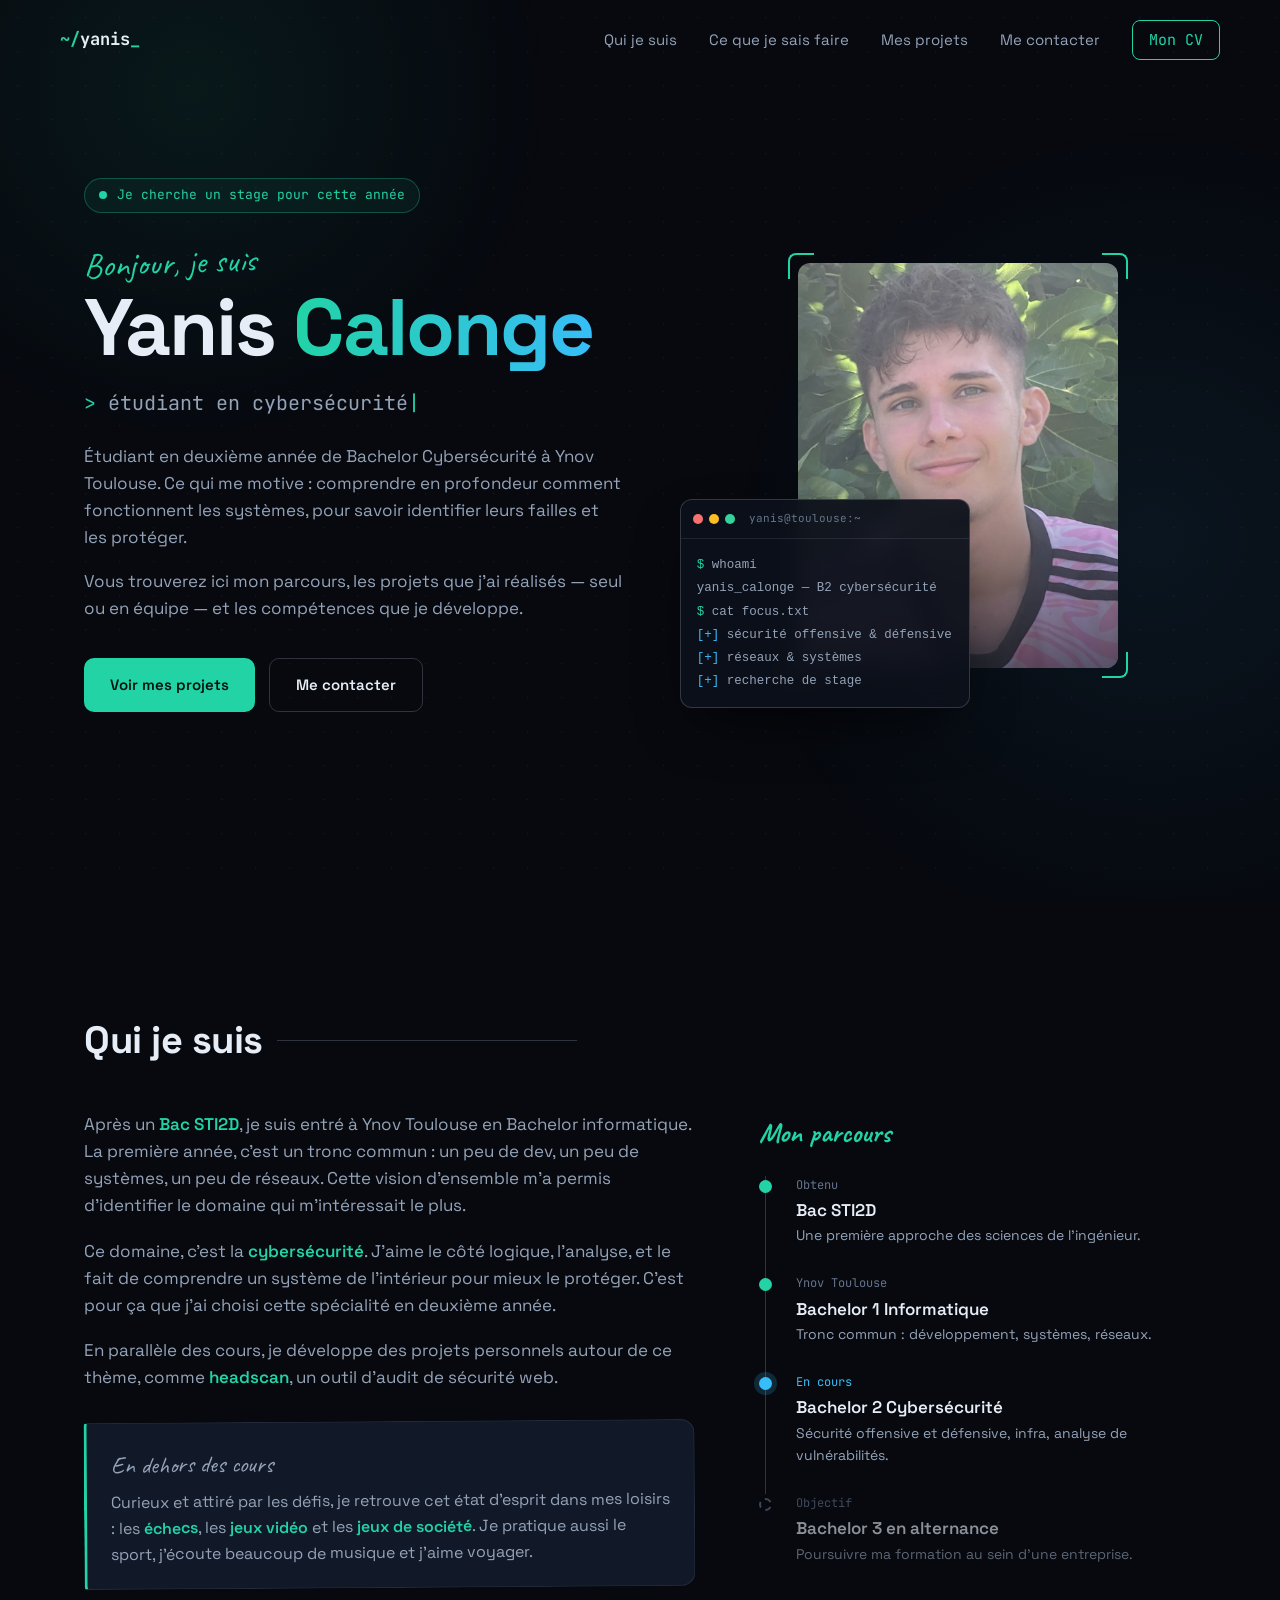
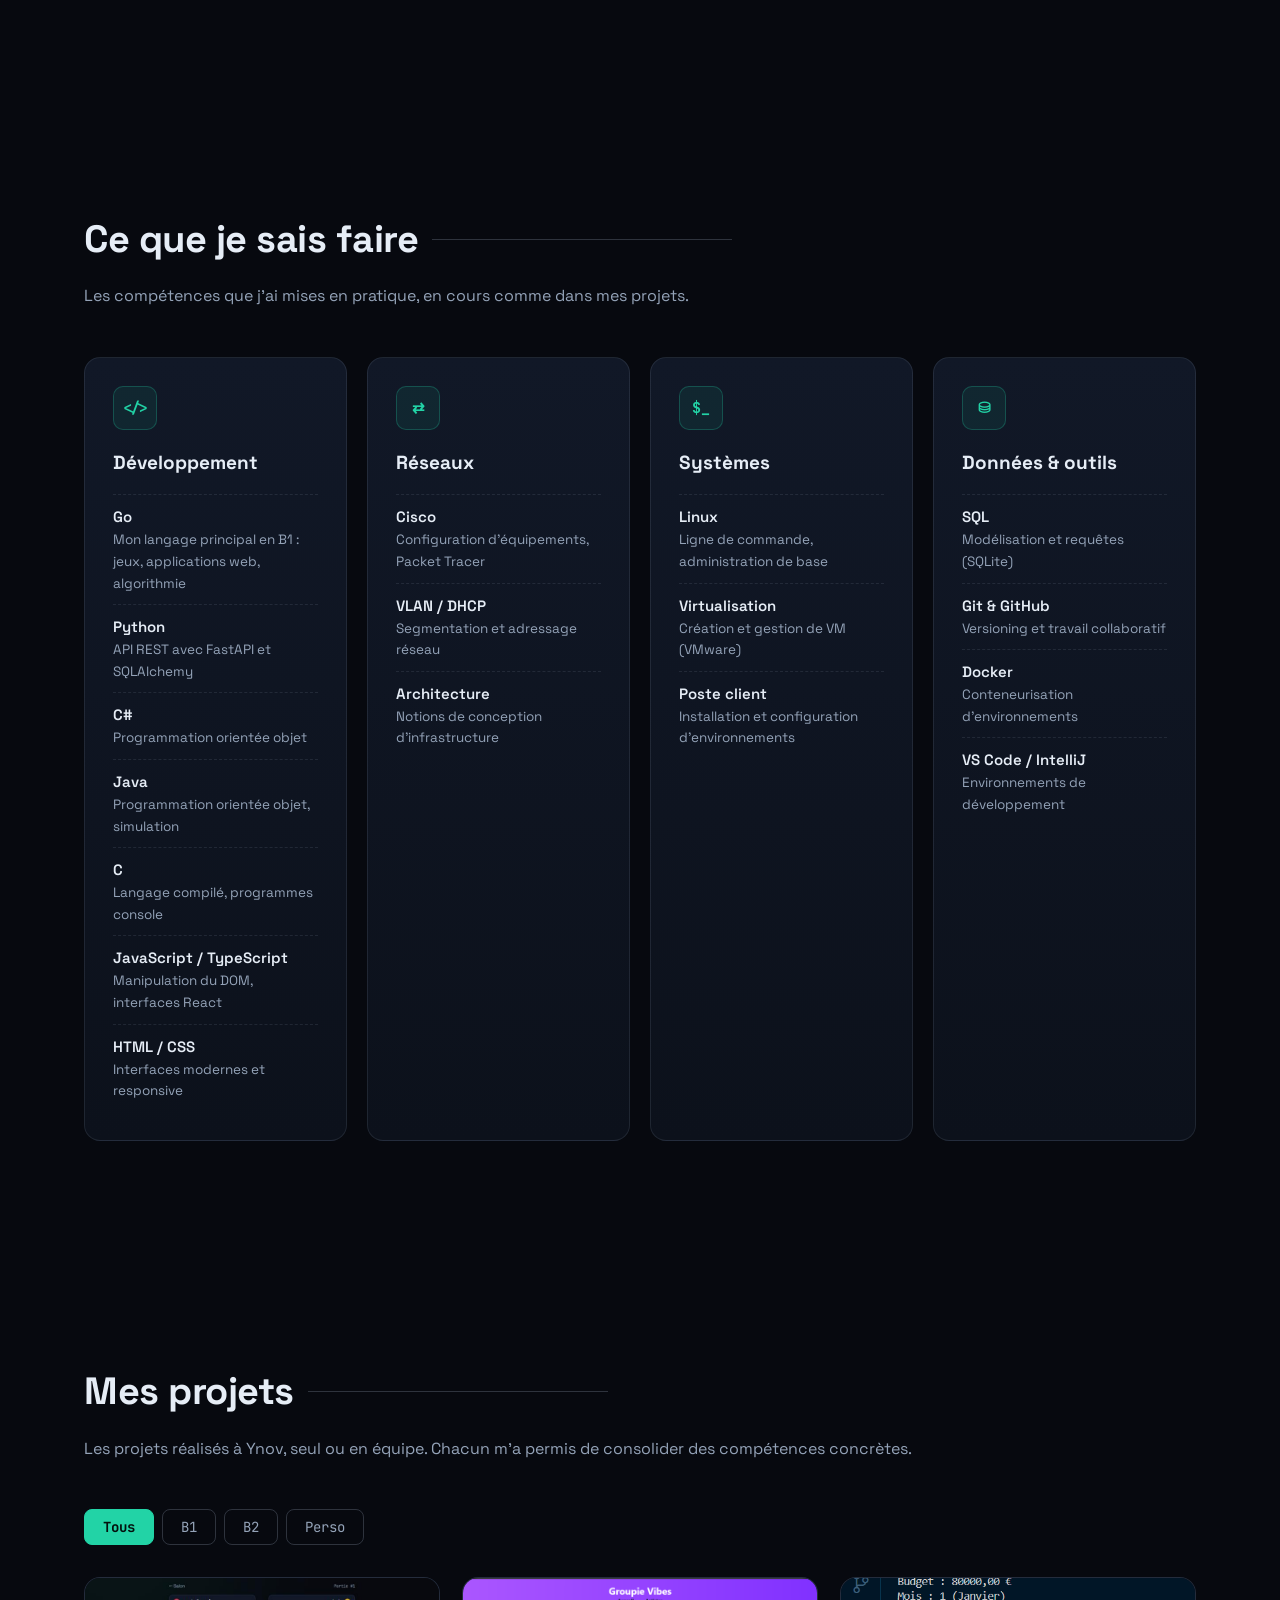
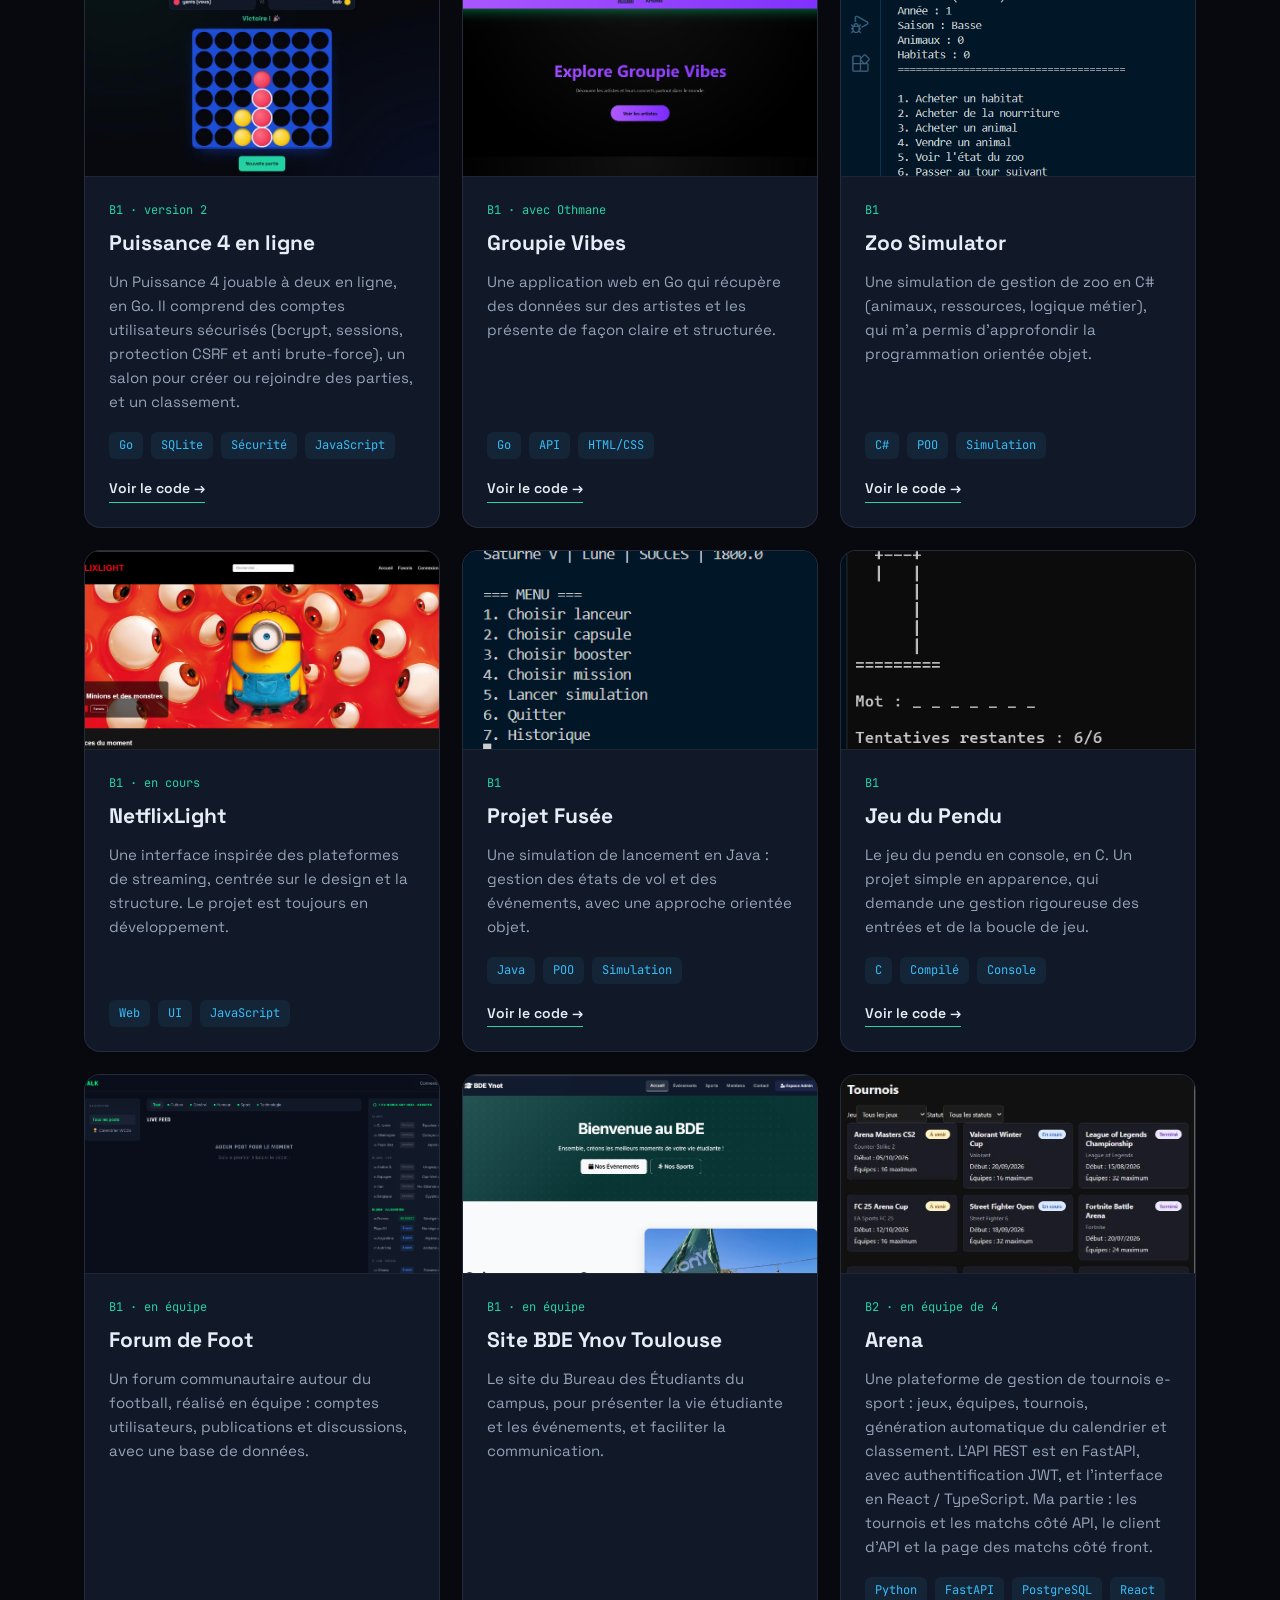
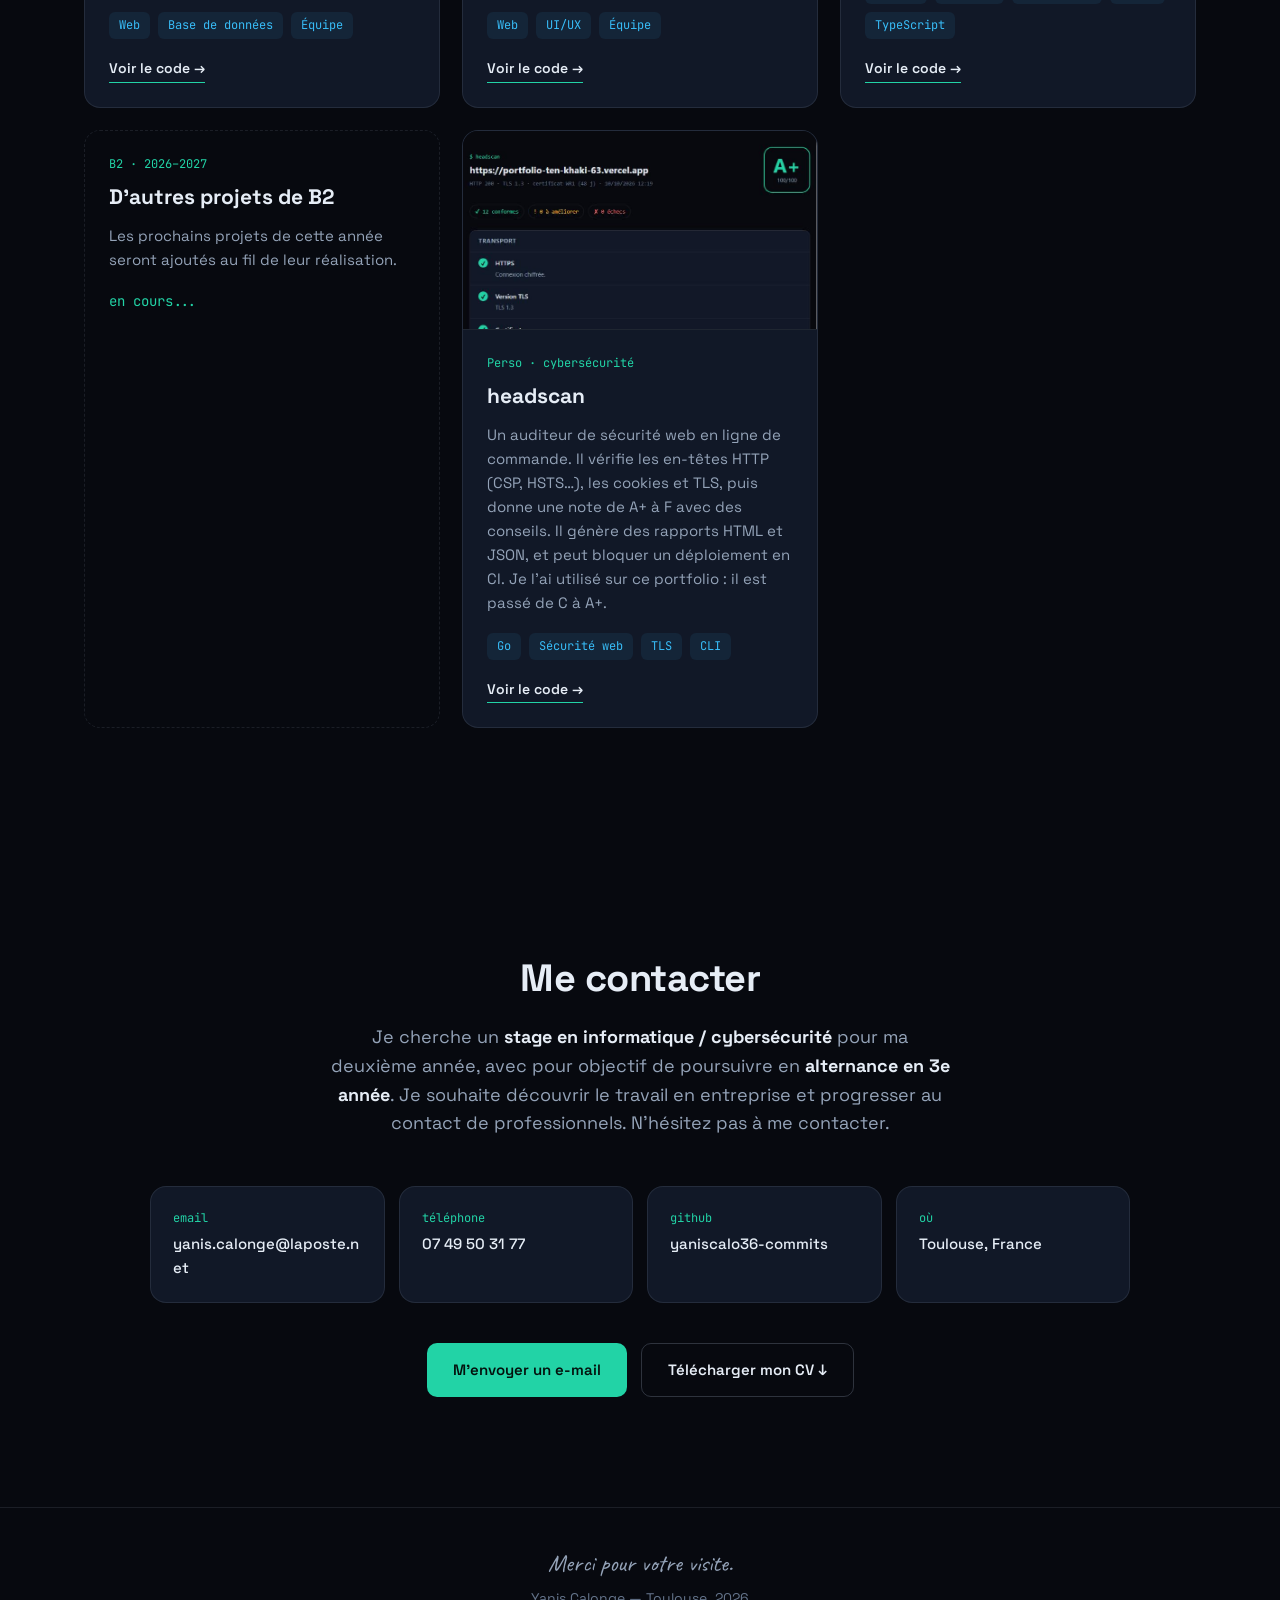
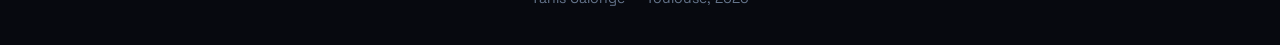
==== index.html @ 0b2ddc3a "Ajout du projet personnel headscan Co-Authored-By: Claude Opus 5.5 <noreply@anthropic.com>" ====
<!DOCTYPE html>
<html lang="fr">
<head>
  <meta charset="UTF-8">
  <meta name="viewport" content="width=device-width, initial-scale=1.0">
  <title>Yanis Calonge | Portfolio</title>
  <meta name="description" content="Bonjour, je suis Yanis, étudiant en Bachelor 2 Cybersécurité à Ynov Toulouse. Voici mon parcours, mes projets et comment me contacter.">
  <link rel="preconnect" href="https://fonts.googleapis.com">
  <link rel="preconnect" href="https://fonts.gstatic.com" crossorigin>
  <link href="https://fonts.googleapis.com/css2?family=Caveat:wght@500;700&family=JetBrains+Mono:wght@400;500;700&family=Space+Grotesk:wght@400;500;600;700&display=swap" rel="stylesheet">
  <link rel="stylesheet" href="style.css">
</head>

<body>
  <canvas id="grid-bg" aria-hidden="true"></canvas>

  <!-- NAVBAR -->
  <header class="navbar" id="navbar">
    <a href="#home" class="logo"><span class="prompt">~/</span>yanis<span class="cursor">_</span></a>

    <button class="nav-toggle" id="nav-toggle" aria-label="Ouvrir le menu" aria-expanded="false">
      <span></span><span></span><span></span>
    </button>

    <nav id="nav-menu">
      <a href="#about">Qui je suis</a>
      <a href="#skills">Ce que je sais faire</a>
      <a href="#projects">Mes projets</a>
      <a href="#contact">Me contacter</a>
      <a href="CV_Yanis_Calonge.pdf" download class="nav-cv">Mon CV</a>
    </nav>
  </header>

  <main>
    <!-- HERO -->
    <section id="home" class="hero">
      <div class="hero-text">
        <p class="eyebrow"><span class="status-dot"></span> Je cherche un stage pour cette année</p>

        <p class="hello">Bonjour, je suis</p>
        <h1>Yanis <span class="accent">Calonge</span></h1>

        <p class="role">
          <span class="mono">&gt;</span> <span id="typed"></span><span class="caret">|</span>
        </p>

        <p class="description">
          Étudiant en deuxième année de Bachelor Cybersécurité à Ynov Toulouse.
          Ce qui me motive : comprendre en profondeur comment fonctionnent les systèmes,
          pour savoir identifier leurs failles et les protéger.
        </p>
        <p class="description">
          Vous trouverez ici mon parcours, les projets que j'ai réalisés —
          seul ou en équipe — et les compétences que je développe.
        </p>

        <div class="buttons">
          <a href="#projects" class="btn btn-primary">Voir mes projets</a>
          <a href="#contact" class="btn btn-ghost">Me contacter</a>
        </div>
      </div>

      <div class="hero-visual">
        <div class="photo-frame">
          <img src="images/profile.png" alt="Photo de Yanis Calonge">
          <span class="corner tl"></span><span class="corner tr"></span>
          <span class="corner bl"></span><span class="corner br"></span>
        </div>

        <div class="terminal" aria-hidden="true">
          <div class="terminal-bar">
            <span></span><span></span><span></span>
            <p>yanis@toulouse:~</p>
          </div>
          <pre><code><span class="t-prompt">$</span> whoami
yanis_calonge — B2 cybersécurité
<span class="t-prompt">$</span> cat focus.txt
<span class="t-accent">[+]</span> sécurité offensive &amp; défensive
<span class="t-accent">[+]</span> réseaux &amp; systèmes
<span class="t-accent">[+]</span> recherche de stage</code></pre>
        </div>
      </div>
    </section>

    <!-- A PROPOS -->
    <section id="about" class="section">
      <div class="section-head">
        <h2>Qui je suis</h2>
        <span class="section-line"></span>
      </div>

      <div class="about-grid">
        <div class="about-text">
          <p>
            Après un <strong>Bac STI2D</strong>, je suis entré à Ynov Toulouse en Bachelor informatique.
            La première année, c'est un tronc commun : un peu de dev, un peu de systèmes,
            un peu de réseaux. Cette vision d'ensemble m'a permis d'identifier
            le domaine qui m'intéressait le plus.
          </p>
          <p>
            Ce domaine, c'est la <strong>cybersécurité</strong>. J'aime le côté logique,
            l'analyse, et le fait de comprendre un système de l'intérieur
            pour mieux le protéger. C'est pour ça que j'ai choisi cette spécialité en deuxième année.
          </p>
          <p>
            En parallèle des cours, je développe des projets personnels autour de ce thème,
            comme <strong>headscan</strong>, un outil d'audit de sécurité web.
          </p>

          <div class="note">
            <p class="note-title">En dehors des cours</p>
            <p>
              Curieux et attiré par les défis, je retrouve cet état d'esprit dans mes loisirs :
              les <strong>échecs</strong>, les <strong>jeux vidéo</strong> et les
              <strong>jeux de société</strong>. Je pratique aussi le sport, j'écoute beaucoup de musique
              et j'aime voyager.
            </p>
          </div>
        </div>

        <div class="timeline">
          <h3 class="hand-title">Mon parcours</h3>

          <div class="tl-item done">
            <span class="tl-dot"></span>
            <p class="tl-label">Obtenu</p>
            <h4>Bac STI2D</h4>
            <p>Une première approche des sciences de l'ingénieur.</p>
          </div>

          <div class="tl-item done">
            <span class="tl-dot"></span>
            <p class="tl-label">Ynov Toulouse</p>
            <h4>Bachelor 1 Informatique</h4>
            <p>Tronc commun : développement, systèmes, réseaux.</p>
          </div>

          <div class="tl-item active">
            <span class="tl-dot"></span>
            <p class="tl-label">En cours</p>
            <h4>Bachelor 2 Cybersécurité</h4>
            <p>Sécurité offensive et défensive, infra, analyse de vulnérabilités.</p>
          </div>

          <div class="tl-item next">
            <span class="tl-dot"></span>
            <p class="tl-label">Objectif</p>
            <h4>Bachelor 3 en alternance</h4>
            <p>Poursuivre ma formation au sein d'une entreprise.</p>
          </div>
        </div>
      </div>
    </section>

    <!-- COMPETENCES -->
    <section id="skills" class="section">
      <div class="section-head">
        <h2>Ce que je sais faire</h2>
        <span class="section-line"></span>
      </div>
      <p class="section-sub">Les compétences que j'ai mises en pratique, en cours comme dans mes projets.</p>

      <div class="skills-grid">
        <article class="skill-group">
          <div class="skill-icon">&lt;/&gt;</div>
          <h3>Développement</h3>
          <ul>
            <li><strong>Go</strong><span>Mon langage principal en B1 : jeux, applications web, algorithmie</span></li>
            <li><strong>Python</strong><span>API REST avec FastAPI et SQLAlchemy</span></li>
            <li><strong>C#</strong><span>Programmation orientée objet</span></li>
            <li><strong>Java</strong><span>Programmation orientée objet, simulation</span></li>
            <li><strong>C</strong><span>Langage compilé, programmes console</span></li>
            <li><strong>JavaScript / TypeScript</strong><span>Manipulation du DOM, interfaces React</span></li>
            <li><strong>HTML / CSS</strong><span>Interfaces modernes et responsive</span></li>
          </ul>
        </article>

        <article class="skill-group">
          <div class="skill-icon">⇄</div>
          <h3>Réseaux</h3>
          <ul>
            <li><strong>Cisco</strong><span>Configuration d'équipements, Packet Tracer</span></li>
            <li><strong>VLAN / DHCP</strong><span>Segmentation et adressage réseau</span></li>
            <li><strong>Architecture</strong><span>Notions de conception d'infrastructure</span></li>
          </ul>
        </article>

        <article class="skill-group">
          <div class="skill-icon">$_</div>
          <h3>Systèmes</h3>
          <ul>
            <li><strong>Linux</strong><span>Ligne de commande, administration de base</span></li>
            <li><strong>Virtualisation</strong><span>Création et gestion de VM (VMware)</span></li>
            <li><strong>Poste client</strong><span>Installation et configuration d'environnements</span></li>
          </ul>
        </article>

        <article class="skill-group">
          <div class="skill-icon">⛁</div>
          <h3>Données &amp; outils</h3>
          <ul>
            <li><strong>SQL</strong><span>Modélisation et requêtes (SQLite)</span></li>
            <li><strong>Git &amp; GitHub</strong><span>Versioning et travail collaboratif</span></li>
            <li><strong>Docker</strong><span>Conteneurisation d'environnements</span></li>
            <li><strong>VS Code / IntelliJ</strong><span>Environnements de développement</span></li>
          </ul>
        </article>
      </div>
    </section>

    <!-- PROJETS -->
    <section id="projects" class="section">
      <div class="section-head">
        <h2>Mes projets</h2>
        <span class="section-line"></span>
      </div>
      <p class="section-sub">Les projets réalisés à Ynov, seul ou en équipe. Chacun m'a permis de consolider des compétences concrètes.</p>

      <div class="filters" role="tablist" aria-label="Filtrer les projets">
        <button class="filter active" data-filter="all" role="tab" aria-selected="true">Tous</button>
        <button class="filter" data-filter="b1" role="tab" aria-selected="false">B1</button>
        <button class="filter" data-filter="b2" role="tab" aria-selected="false">B2</button>
        <button class="filter" data-filter="perso" role="tab" aria-selected="false">Perso</button>
      </div>

      <div class="projects-grid">

        <!-- PUISSANCE 4 -->
        <article class="project-card" data-cat="b1">
          <div class="project-thumb"><img src="images/puissance4.png" alt="Capture d'une partie de Puissance 4 en ligne" loading="lazy"></div>
          <div class="project-body">
            <span class="project-year">B1 · version 2</span>
            <h3>Puissance 4 en ligne</h3>
            <p>Un Puissance 4 jouable à deux en ligne, en Go. Il comprend des comptes utilisateurs sécurisés (bcrypt, sessions, protection CSRF et anti brute-force), un salon pour créer ou rejoindre des parties, et un classement.</p>
            <ul class="tags"><li>Go</li><li>SQLite</li><li>Sécurité</li><li>JavaScript</li></ul>
            <a href="https://github.com/yaniscalo36-commits/puissance-4" target="_blank" rel="noopener" class="project-link">Voir le code →</a>
          </div>
        </article>

        <!-- GROUPIE VIBES -->
        <article class="project-card" data-cat="b1">
          <div class="project-thumb"><img src="images/groupievibes.png" alt="Capture de Groupie Vibes" loading="lazy"></div>
          <div class="project-body">
            <span class="project-year">B1 · avec Othmane</span>
            <h3>Groupie Vibes</h3>
            <p>Une application web en Go qui récupère des données sur des artistes et les présente de façon claire et structurée.</p>
            <ul class="tags"><li>Go</li><li>API</li><li>HTML/CSS</li></ul>
            <a href="https://github.com/yaniscalo36-commits/Groupie-Tracker-Yanis-Othmane" target="_blank" rel="noopener" class="project-link">Voir le code →</a>
          </div>
        </article>

        <!-- ZOO -->
        <article class="project-card" data-cat="b1">
          <div class="project-thumb"><img src="images/zoo.png" alt="Capture de Zoo Simulator" loading="lazy"></div>
          <div class="project-body">
            <span class="project-year">B1</span>
            <h3>Zoo Simulator</h3>
            <p>Une simulation de gestion de zoo en C# (animaux, ressources, logique métier), qui m'a permis d'approfondir la programmation orientée objet.</p>
            <ul class="tags"><li>C#</li><li>POO</li><li>Simulation</li></ul>
            <a href="https://github.com/yaniscalo36-commits/zoo-simulator" target="_blank" rel="noopener" class="project-link">Voir le code →</a>
          </div>
        </article>

        <!-- NETFLIXLIGHT -->
        <article class="project-card" data-cat="b1">
          <div class="project-thumb"><img src="images/netflixlight.png" alt="Capture de NetflixLight" loading="lazy"></div>
          <div class="project-body">
            <span class="project-year">B1 · en cours</span>
            <h3>NetflixLight</h3>
            <p>Une interface inspirée des plateformes de streaming, centrée sur le design et la structure. Le projet est toujours en développement.</p>
            <ul class="tags"><li>Web</li><li>UI</li><li>JavaScript</li></ul>
          </div>
        </article>

        <!-- FUSEE JAVA -->
        <article class="project-card" data-cat="b1">
          <div class="project-thumb"><img src="images/rocket.png" alt="Illustration du projet Fusée" loading="lazy"></div>
          <div class="project-body">
            <span class="project-year">B1</span>
            <h3>Projet Fusée</h3>
            <p>Une simulation de lancement en Java : gestion des états de vol et des événements, avec une approche orientée objet.</p>
            <ul class="tags"><li>Java</li><li>POO</li><li>Simulation</li></ul>
            <a href="https://github.com/yaniscalo36-commits/Projet-JAVA" target="_blank" rel="noopener" class="project-link">Voir le code →</a>
          </div>
        </article>

        <!-- PENDU C -->
        <article class="project-card" data-cat="b1">
          <div class="project-thumb"><img src="images/pendu.png" alt="Capture du jeu du Pendu" loading="lazy"></div>
          <div class="project-body">
            <span class="project-year">B1</span>
            <h3>Jeu du Pendu</h3>
            <p>Le jeu du pendu en console, en C. Un projet simple en apparence, qui demande une gestion rigoureuse des entrées et de la boucle de jeu.</p>
            <ul class="tags"><li>C</li><li>Compilé</li><li>Console</li></ul>
            <a href="https://github.com/Redaskz/Langage-compil-" target="_blank" rel="noopener" class="project-link">Voir le code →</a>
          </div>
        </article>

        <!-- FORUM FOOT -->
        <article class="project-card" data-cat="b1">
          <div class="project-thumb"><img src="images/forum-foot.png" alt="Capture du forum de foot" loading="lazy"></div>
          <div class="project-body">
            <span class="project-year">B1 · en équipe</span>
            <h3>Forum de Foot</h3>
            <p>Un forum communautaire autour du football, réalisé en équipe : comptes utilisateurs, publications et discussions, avec une base de données.</p>
            <ul class="tags"><li>Web</li><li>Base de données</li><li>Équipe</li></ul>
            <a href="https://github.com/Redaskz/ProjJS.2-Forum" target="_blank" rel="noopener" class="project-link">Voir le code →</a>
          </div>
        </article>

        <!-- BDE YNOV -->
        <article class="project-card" data-cat="b1">
          <div class="project-thumb"><img src="images/bde-ynov.png" alt="Capture du site du BDE Ynov" loading="lazy"></div>
          <div class="project-body">
            <span class="project-year">B1 · en équipe</span>
            <h3>Site BDE Ynov Toulouse</h3>
            <p>Le site du Bureau des Étudiants du campus, pour présenter la vie étudiante et les événements, et faciliter la communication.</p>
            <ul class="tags"><li>Web</li><li>UI/UX</li><li>Équipe</li></ul>
            <a href="https://github.com/maelleagondjodondia/Ynot-siteweb" target="_blank" rel="noopener" class="project-link">Voir le code →</a>
          </div>
        </article>

        <!-- ARENA -->
        <article class="project-card" data-cat="b2">
          <div class="project-thumb"><img src="images/arena.png" alt="Page des tournois de la plateforme Arena" loading="lazy"></div>
          <div class="project-body">
            <span class="project-year">B2 · en équipe de 4</span>
            <h3>Arena</h3>
            <p>Une plateforme de gestion de tournois e-sport : jeux, équipes, tournois, génération automatique du calendrier et classement. L'API REST est en FastAPI, avec authentification JWT, et l'interface en React / TypeScript. Ma partie : les tournois et les matchs côté API, le client d'API et la page des matchs côté front.</p>
            <ul class="tags"><li>Python</li><li>FastAPI</li><li>PostgreSQL</li><li>React</li><li>TypeScript</li></ul>
            <a href="https://github.com/Redaskz/Projet-Arena" target="_blank" rel="noopener" class="project-link">Voir le code →</a>
          </div>
        </article>

        <!-- B2 : à venir -->
        <article class="project-card upcoming" data-cat="b2">
          <div class="project-body">
            <span class="project-year">B2 · 2026–2027</span>
            <h3>D'autres projets de B2</h3>
            <p>Les prochains projets de cette année seront ajoutés au fil de leur réalisation.</p>
            <p class="mono loading">en cours<span>...</span></p>
          </div>
        </article>

        <!-- HEADSCAN -->
        <article class="project-card" data-cat="perso">
          <div class="project-thumb"><img src="images/headscan.png" alt="Rapport headscan : note A+ pour le portfolio" loading="lazy"></div>
          <div class="project-body">
            <span class="project-year">Perso · cybersécurité</span>
            <h3>headscan</h3>
            <p>Un auditeur de sécurité web en ligne de commande. Il vérifie les en-têtes HTTP (CSP, HSTS…), les cookies et TLS, puis donne une note de A+ à F avec des conseils. Il génère des rapports HTML et JSON, et peut bloquer un déploiement en CI. Je l'ai utilisé sur ce portfolio : il est passé de C à A+.</p>
            <ul class="tags"><li>Go</li><li>Sécurité web</li><li>TLS</li><li>CLI</li></ul>
            <a href="https://github.com/yaniscalo36-commits/headscan" target="_blank" rel="noopener" class="project-link">Voir le code →</a>
          </div>
        </article>

      </div>
    </section>

    <!-- CONTACT -->
    <section id="contact" class="section contact">
      <div class="section-head center">
        <h2>Me contacter</h2>
      </div>

      <p class="contact-lead">
        Je cherche un <strong>stage en informatique / cybersécurité</strong> pour ma deuxième année,
        avec pour objectif de poursuivre en <strong>alternance en 3e année</strong>.
        Je souhaite découvrir le travail en entreprise et progresser au contact de professionnels.
        N'hésitez pas à me contacter.
      </p>

      <div class="contact-grid">
        <a class="contact-item" href="mailto:yanis.calonge@laposte.net">
          <span class="mono">email</span>
          <strong>yanis.calonge@laposte.net</strong>
        </a>
        <a class="contact-item" href="tel:+33749503177">
          <span class="mono">téléphone</span>
          <strong>07 49 50 31 77</strong>
        </a>
        <a class="contact-item" href="https://github.com/yaniscalo36-commits" target="_blank" rel="noopener">
          <span class="mono">github</span>
          <strong>yaniscalo36-commits</strong>
        </a>
        <div class="contact-item">
          <span class="mono">où</span>
          <strong>Toulouse, France</strong>
        </div>
      </div>

      <div class="contact-cta">
        <a href="mailto:yanis.calonge@laposte.net" class="btn btn-primary">M'envoyer un e-mail</a>
        <a href="CV_Yanis_Calonge.pdf" download class="btn btn-ghost">Télécharger mon CV ↓</a>
      </div>
    </section>
  </main>

  <footer class="footer">
    <p class="footer-thanks">Merci pour votre visite.</p>
    <p>Yanis Calonge — Toulouse, <span id="year">2026</span></p>
  </footer>

  <script src="script.js"></script>
</body>
</html>
---- style.css ----
/* ===== VARIABLES ===== */
:root {
  --bg: #07090f;
  --bg-2: #0c111b;
  --surface: #111827;
  --surface-2: #162032;
  --border: rgba(148, 163, 184, 0.14);
  --border-strong: rgba(148, 163, 184, 0.28);
  --text: #e6edf6;
  --text-dim: #94a3b8;
  --text-faint: #64748b;
  --accent: #22d3a6;
  --accent-2: #38bdf8;
  --accent-glow: rgba(34, 211, 166, 0.35);
  --radius: 16px;
  --font: 'Space Grotesk', system-ui, sans-serif;
  --mono: 'JetBrains Mono', ui-monospace, monospace;
  --max: 1160px;
}

/* ===== RESET ===== */
*, *::before, *::after { margin: 0; padding: 0; box-sizing: border-box; }

html { scroll-behavior: smooth; scroll-padding-top: 90px; }

body {
  background: var(--bg);
  color: var(--text);
  font-family: var(--font);
  line-height: 1.6;
  overflow-x: hidden;
  -webkit-font-smoothing: antialiased;
}

img { max-width: 100%; display: block; }
a { color: inherit; text-decoration: none; }
ul { list-style: none; }

::selection { background: var(--accent); color: var(--bg); }

.mono { font-family: var(--mono); }
.accent {
  background: linear-gradient(90deg, var(--accent), var(--accent-2));
  -webkit-background-clip: text;
  background-clip: text;
  color: transparent;
}

/* ===== BACKGROUND ===== */
#grid-bg {
  position: fixed;
  inset: 0;
  width: 100%;
  height: 100%;
  z-index: 0;
  pointer-events: none;
}

body::before {
  content: "";
  position: fixed;
  inset: 0;
  z-index: 0;
  pointer-events: none;
  background:
    radial-gradient(600px circle at 15% 10%, rgba(34, 211, 166, 0.08), transparent 60%),
    radial-gradient(700px circle at 90% 60%, rgba(56, 189, 248, 0.07), transparent 60%);
}

main, .footer, .navbar { position: relative; z-index: 1; }

/* ===== NAVBAR ===== */
.navbar {
  position: fixed;
  top: 0;
  left: 0;
  right: 0;
  z-index: 100;
  display: flex;
  justify-content: space-between;
  align-items: center;
  padding: 20px max(24px, calc((100% - var(--max)) / 2));
  transition: background 0.3s, padding 0.3s, border-color 0.3s;
  border-bottom: 1px solid transparent;
}

.navbar.scrolled {
  background: rgba(7, 9, 15, 0.75);
  backdrop-filter: blur(14px);
  -webkit-backdrop-filter: blur(14px);
  border-bottom-color: var(--border);
  padding-top: 14px;
  padding-bottom: 14px;
}

.logo {
  font-family: var(--mono);
  font-weight: 700;
  font-size: 17px;
  color: var(--text);
}
.logo .prompt { color: var(--accent); }
.logo .cursor { color: var(--accent); animation: blink 1s steps(1) infinite; }

nav { display: flex; align-items: center; gap: 32px; }

nav a {
  font-size: 15px;
  color: var(--text-dim);
  transition: color 0.2s;
}
nav a:hover, nav a.current { color: var(--text); }
nav .num { font-family: var(--mono); font-size: 13px; color: var(--accent); }

.nav-cv {
  font-family: var(--mono);
  color: var(--accent) !important;
  border: 1px solid var(--accent);
  padding: 7px 16px;
  border-radius: 8px;
  transition: background 0.2s !important;
}
.nav-cv:hover { background: rgba(34, 211, 166, 0.1); }

.nav-toggle {
  display: none;
  background: none;
  border: 0;
  cursor: pointer;
  width: 32px;
  height: 32px;
  position: relative;
  z-index: 101;
}
.nav-toggle span {
  display: block;
  height: 2px;
  width: 24px;
  margin: 5px auto;
  background: var(--text);
  transition: transform 0.3s, opacity 0.3s;
}
.nav-toggle[aria-expanded="true"] span:nth-child(1) { transform: translateY(7px) rotate(45deg); }
.nav-toggle[aria-expanded="true"] span:nth-child(2) { opacity: 0; }
.nav-toggle[aria-expanded="true"] span:nth-child(3) { transform: translateY(-7px) rotate(-45deg); }

/* ===== BUTTONS ===== */
.btn {
  display: inline-flex;
  align-items: center;
  justify-content: center;
  gap: 8px;
  padding: 14px 26px;
  border-radius: 10px;
  font-weight: 600;
  font-size: 15px;
  transition: transform 0.2s, box-shadow 0.2s, background 0.2s, border-color 0.2s;
}
.btn-primary {
  background: var(--accent);
  color: #04110d;
}
.btn-primary:hover {
  transform: translateY(-2px);
  box-shadow: 0 10px 30px -8px var(--accent-glow);
}
.btn-ghost {
  border: 1px solid var(--border-strong);
  color: var(--text);
}
.btn-ghost:hover {
  border-color: var(--accent);
  color: var(--accent);
  transform: translateY(-2px);
}

/* ===== SECTIONS ===== */
.section, .hero {
  max-width: var(--max);
  margin: 0 auto;
  padding: 110px 24px;
}

.section-head {
  display: flex;
  align-items: center;
  gap: 14px;
  margin-bottom: 14px;
}
.section-head.center { justify-content: center; }
.section-num { font-family: var(--mono); color: var(--accent); font-size: 18px; }
.section-head h2 { font-size: clamp(28px, 4vw, 38px); font-weight: 700; letter-spacing: -0.5px; }
.section-line { flex: 1; max-width: 300px; height: 1px; background: var(--border-strong); }
.section-sub { color: var(--text-dim); margin-bottom: 48px; }

/* ===== HERO ===== */
.hero {
  min-height: 100vh;
  display: grid;
  grid-template-columns: 1.2fr 1fr;
  align-items: center;
  gap: 64px;
  padding-top: 140px;
}

.eyebrow {
  display: inline-flex;
  align-items: center;
  gap: 10px;
  font-family: var(--mono);
  font-size: 13px;
  color: var(--accent);
  border: 1px solid rgba(34, 211, 166, 0.3);
  background: rgba(34, 211, 166, 0.06);
  padding: 6px 14px;
  border-radius: 999px;
  margin-bottom: 26px;
}

.status-dot {
  width: 8px;
  height: 8px;
  border-radius: 50%;
  background: var(--accent);
  box-shadow: 0 0 0 0 var(--accent-glow);
  animation: pulse 2s infinite;
}

.hero h1 {
  font-size: clamp(46px, 7vw, 80px);
  line-height: 1.02;
  font-weight: 700;
  letter-spacing: -2px;
  margin-bottom: 18px;
}

.role {
  font-family: var(--mono);
  font-size: clamp(16px, 2.2vw, 20px);
  color: var(--text-dim);
  margin-bottom: 24px;
  min-height: 1.6em;
}
.role .mono { color: var(--accent); }
.caret { color: var(--accent); animation: blink 1s steps(1) infinite; }

.description {
  color: var(--text-dim);
  max-width: 540px;
  font-size: 17px;
  margin-bottom: 36px;
}

.buttons { display: flex; flex-wrap: wrap; gap: 14px; margin-bottom: 40px; }

.hero-meta { display: flex; flex-wrap: wrap; gap: 10px 26px; font-size: 14px; color: var(--text-dim); }
.hero-meta .mono { color: var(--text-faint); margin-right: 6px; }
.hero-meta a:hover { color: var(--accent); }

.hero-visual { position: relative; display: flex; justify-content: center; }

.photo-frame {
  position: relative;
  width: min(340px, 100%);
  aspect-ratio: 4 / 5;
  border-radius: var(--radius);
  padding: 10px;
}
.photo-frame img {
  width: 100%;
  height: 100%;
  object-fit: cover;
  border-radius: 12px;
  filter: grayscale(0.15) contrast(1.05);
}
.photo-frame::after {
  content: "";
  position: absolute;
  inset: 10px;
  border-radius: 12px;
  background: linear-gradient(180deg, transparent 55%, rgba(7, 9, 15, 0.6));
}
.corner {
  position: absolute;
  width: 26px;
  height: 26px;
  border: 2px solid var(--accent);
}
.corner.tl { top: 0; left: 0; border-right: 0; border-bottom: 0; border-top-left-radius: 8px; }
.corner.tr { top: 0; right: 0; border-left: 0; border-bottom: 0; border-top-right-radius: 8px; }
.corner.bl { bottom: 0; left: 0; border-right: 0; border-top: 0; border-bottom-left-radius: 8px; }
.corner.br { bottom: 0; right: 0; border-left: 0; border-top: 0; border-bottom-right-radius: 8px; }

.terminal {
  position: absolute;
  left: -40px;
  bottom: -30px;
  width: 290px;
  background: rgba(12, 17, 27, 0.92);
  backdrop-filter: blur(10px);
  border: 1px solid var(--border-strong);
  border-radius: 12px;
  box-shadow: 0 24px 60px -20px rgba(0, 0, 0, 0.8);
  overflow: hidden;
  z-index: 2;
}
.terminal-bar {
  display: flex;
  align-items: center;
  gap: 6px;
  padding: 10px 12px;
  border-bottom: 1px solid var(--border);
}
.terminal-bar span { width: 10px; height: 10px; border-radius: 50%; background: #334155; }
.terminal-bar span:nth-child(1) { background: #f87171; }
.terminal-bar span:nth-child(2) { background: #fbbf24; }
.terminal-bar span:nth-child(3) { background: #34d399; }
.terminal-bar p { margin-left: 8px; font-family: var(--mono); font-size: 11px; color: var(--text-faint); }
.terminal pre {
  padding: 14px 16px;
  font-family: var(--mono);
  font-size: 12.5px;
  line-height: 1.7;
  color: var(--text-dim);
  white-space: pre-wrap;
}
.t-prompt { color: var(--accent); }
.t-accent { color: var(--accent-2); }

/* ===== ABOUT ===== */
.about-grid {
  display: grid;
  grid-template-columns: 1.4fr 1fr;
  gap: 64px;
  margin-top: 40px;
}

.about-text p { color: var(--text-dim); font-size: 17px; margin-bottom: 18px; }
.about-text strong { color: var(--accent); font-weight: 600; }

.interests { display: flex; flex-wrap: wrap; gap: 10px; margin-top: 28px; }
.interests li {
  font-size: 14px;
  padding: 7px 14px;
  border: 1px solid var(--border);
  border-radius: 999px;
  color: var(--text-dim);
  background: var(--bg-2);
}

.mono-title { font-family: var(--mono); font-size: 14px; font-weight: 500; color: var(--text-faint); margin-bottom: 22px; }

.timeline { position: relative; }
.tl-item {
  position: relative;
  padding: 0 0 28px 30px;
  border-left: 1px solid var(--border-strong);
  margin-left: 6px;
}
.tl-item:last-child { padding-bottom: 0; border-left-color: transparent; }
.tl-dot {
  position: absolute;
  left: -7px;
  top: 4px;
  width: 13px;
  height: 13px;
  border-radius: 50%;
  background: var(--bg);
  border: 2px solid var(--text-faint);
}
.tl-item.done .tl-dot { background: var(--accent); border-color: var(--accent); }
.tl-item.active .tl-dot {
  border-color: var(--accent-2);
  background: var(--accent-2);
  box-shadow: 0 0 0 5px rgba(56, 189, 248, 0.18);
}
.tl-item.next { opacity: 0.6; }
.tl-item.next .tl-dot { border-style: dashed; }
.tl-label { font-family: var(--mono); font-size: 12px; color: var(--text-faint); margin-bottom: 2px; }
.tl-item.active .tl-label { color: var(--accent-2); }
.tl-item h4 { font-size: 17px; font-weight: 600; }
.tl-item p:not(.tl-label) { font-size: 14px; color: var(--text-dim); }

/* ===== SKILLS ===== */
.skills-grid {
  display: grid;
  grid-template-columns: repeat(auto-fit, minmax(250px, 1fr));
  gap: 20px;
}

.skill-group {
  background: linear-gradient(180deg, var(--surface), var(--bg-2));
  border: 1px solid var(--border);
  border-radius: var(--radius);
  padding: 28px;
  transition: border-color 0.3s, transform 0.3s;
}
.skill-group:hover { border-color: rgba(34, 211, 166, 0.4); transform: translateY(-4px); }

.skill-icon {
  width: 44px;
  height: 44px;
  display: grid;
  place-items: center;
  font-family: var(--mono);
  font-weight: 700;
  font-size: 15px;
  color: var(--accent);
  background: rgba(34, 211, 166, 0.08);
  border: 1px solid rgba(34, 211, 166, 0.25);
  border-radius: 10px;
  margin-bottom: 18px;
}
.skill-group h3 { font-size: 19px; margin-bottom: 16px; }
.skill-group li {
  display: flex;
  flex-direction: column;
  padding: 10px 0;
  border-top: 1px dashed var(--border);
}
.skill-group li strong { font-size: 15px; font-weight: 600; }
.skill-group li span { font-size: 13.5px; color: var(--text-dim); }

/* ===== PROJECTS ===== */
.filters { display: flex; flex-wrap: wrap; gap: 8px; margin-bottom: 32px; }
.filter {
  font-family: var(--mono);
  font-size: 14px;
  padding: 8px 18px;
  border-radius: 8px;
  border: 1px solid var(--border-strong);
  background: transparent;
  color: var(--text-dim);
  cursor: pointer;
  transition: all 0.2s;
}
.filter:hover { color: var(--text); border-color: var(--text-faint); }
.filter.active { background: var(--accent); border-color: var(--accent); color: #04110d; font-weight: 700; }

.projects-grid {
  display: grid;
  grid-template-columns: repeat(auto-fill, minmax(320px, 1fr));
  gap: 22px;
}

.project-card {
  display: flex;
  flex-direction: column;
  background: var(--surface);
  border: 1px solid var(--border);
  border-radius: var(--radius);
  overflow: hidden;
  transition: transform 0.3s, border-color 0.3s, box-shadow 0.3s;
}
.project-card:hover {
  transform: translateY(-6px);
  border-color: rgba(34, 211, 166, 0.4);
  box-shadow: 0 24px 50px -24px rgba(34, 211, 166, 0.25);
}
.project-card.is-hidden { display: none; }

.project-thumb {
  aspect-ratio: 16 / 9;
  overflow: hidden;
  background: var(--bg-2);
  border-bottom: 1px solid var(--border);
}
.project-thumb img {
  width: 100%;
  height: 100%;
  object-fit: cover;
  transition: transform 0.5s;
}
.project-card:hover .project-thumb img { transform: scale(1.05); }

.project-thumb.placeholder {
  display: grid;
  place-items: center;
  background:
    linear-gradient(rgba(34, 211, 166, 0.05) 1px, transparent 1px) 0 0 / 100% 22px,
    var(--bg-2);
}
.project-thumb.placeholder span {
  font-family: var(--mono);
  font-size: 15px;
  line-height: 1.7;
  color: var(--accent);
  text-align: center;
  text-shadow: 0 0 18px var(--accent-glow);
}

.project-body { padding: 24px; display: flex; flex-direction: column; flex: 1; }
.project-year { font-family: var(--mono); font-size: 12px; color: var(--accent); margin-bottom: 6px; }
.project-body h3 { font-size: 21px; margin-bottom: 10px; }
.project-body p { color: var(--text-dim); font-size: 15px; margin-bottom: 18px; }

.tags { display: flex; flex-wrap: wrap; gap: 8px; margin-top: auto; }
.tags li {
  font-family: var(--mono);
  font-size: 12px;
  color: var(--accent-2);
  background: rgba(56, 189, 248, 0.08);
  padding: 4px 10px;
  border-radius: 6px;
}

.project-link {
  margin-top: 18px;
  align-self: flex-start;
  font-weight: 600;
  font-size: 14px;
  color: var(--text);
  border-bottom: 1px solid var(--accent);
  padding-bottom: 2px;
  transition: color 0.2s;
}
.project-link:hover { color: var(--accent); }

.project-card.upcoming {
  border-style: dashed;
  background: transparent;
  justify-content: center;
  min-height: 240px;
}
.project-card.upcoming:hover { box-shadow: none; }
.loading { color: var(--accent) !important; font-size: 14px !important; margin: 0 !important; }
.loading span { animation: blink 1.2s steps(1) infinite; }

/* ===== CONTACT ===== */
.contact { text-align: center; }
.contact-lead {
  max-width: 620px;
  margin: 10px auto 48px;
  font-size: 18px;
  color: var(--text-dim);
}
.contact-lead strong { color: var(--text); }

.contact-grid {
  display: grid;
  grid-template-columns: repeat(auto-fit, minmax(220px, 1fr));
  gap: 14px;
  max-width: 980px;
  margin: 0 auto 40px;
}
.contact-item {
  display: flex;
  flex-direction: column;
  gap: 4px;
  padding: 22px;
  border: 1px solid var(--border);
  border-radius: var(--radius);
  background: var(--surface);
  text-align: left;
  transition: border-color 0.2s, transform 0.2s;
  min-width: 0;
}
a.contact-item:hover { border-color: var(--accent); transform: translateY(-3px); }
.contact-item .mono { font-size: 12px; color: var(--accent); }
.contact-item strong { font-weight: 500; font-size: 15px; overflow-wrap: anywhere; }

.contact-cta { display: flex; justify-content: center; flex-wrap: wrap; gap: 14px; }

/* ===== FOOTER ===== */
.footer {
  text-align: center;
  padding: 36px 24px;
  border-top: 1px solid var(--border);
  color: var(--text-faint);
  font-size: 14px;
}
.footer .mono { color: var(--accent); }

/* ===== TOUCHES PERSO ===== */
.hello {
  font-family: 'Caveat', cursive;
  font-size: clamp(26px, 3.4vw, 34px);
  color: var(--accent);
  margin-bottom: -6px;
  transform: rotate(-2deg);
  transform-origin: left;
}

.hero .description + .description { margin-top: -20px; }

.photo-note {
  position: absolute;
  top: 16%;
  right: -10px;
  z-index: 3;
  font-family: 'Caveat', cursive;
  font-size: 26px;
  color: var(--text);
  transform: rotate(-8deg) translateX(100%);
  white-space: nowrap;
}

.hand-title {
  font-family: 'Caveat', cursive;
  font-size: 28px;
  font-weight: 700;
  color: var(--accent);
  margin-bottom: 20px;
}

.note {
  position: relative;
  margin-top: 30px;
  padding: 22px 24px;
  background: var(--surface);
  border: 1px solid var(--border);
  border-left: 3px solid var(--accent);
  border-radius: 4px 14px 14px 4px;
  transform: rotate(-0.4deg);
}
.note p { margin-bottom: 0; font-size: 16px; }
.note-title {
  font-family: 'Caveat', cursive;
  font-size: 24px !important;
  color: var(--accent);
  margin-bottom: 6px !important;
}

.footer-thanks {
  font-family: 'Caveat', cursive;
  font-size: 24px;
  color: var(--text-dim);
  margin-bottom: 4px;
}

/* ===== REVEAL ANIMATION ===== */
.reveal { opacity: 0; transform: translateY(28px); transition: opacity 0.7s ease, transform 0.7s ease; }
.reveal.show { opacity: 1; transform: none; }

/* ===== KEYFRAMES ===== */
@keyframes blink { 50% { opacity: 0; } }
@keyframes pulse {
  0% { box-shadow: 0 0 0 0 var(--accent-glow); }
  70% { box-shadow: 0 0 0 10px rgba(34, 211, 166, 0); }
  100% { box-shadow: 0 0 0 0 rgba(34, 211, 166, 0); }
}

/* ===== RESPONSIVE ===== */
@media (max-width: 900px) {
  .hero { grid-template-columns: 1fr; gap: 70px; padding-top: 120px; min-height: auto; }
  .hero-visual { order: -1; margin: 0 auto 30px; }
  .photo-frame { width: 260px; }
  .terminal { left: auto; right: -30px; bottom: -40px; width: 250px; }
  .about-grid { grid-template-columns: 1fr; gap: 48px; }
  .photo-note { display: none; }
}

@media (max-width: 768px) {
  .nav-toggle { display: block; }

  nav {
    position: fixed;
    inset: 0 0 0 auto;
    width: min(300px, 80vw);
    flex-direction: column;
    justify-content: center;
    gap: 28px;
    background: var(--bg-2);
    border-left: 1px solid var(--border);
    transform: translateX(100%);
    transition: transform 0.35s ease;
  }
  nav.open { transform: translateX(0); }
  nav a { font-size: 18px; }

  .section, .hero { padding-left: 16px; padding-right: 16px; }
  .section { padding-top: 80px; padding-bottom: 80px; }
  .section-line { display: none; }
  .projects-grid { grid-template-columns: 1fr; }
  .buttons .btn { flex: 1 1 100%; }
}

@media (max-width: 480px) {
  .terminal { display: none; }
  .hero-visual { margin-bottom: 0; }
}

@media (prefers-reduced-motion: reduce) {
  *, *::before, *::after { animation: none !important; transition: none !important; }
  html { scroll-behavior: auto; }
  .reveal { opacity: 1; transform: none; }
}
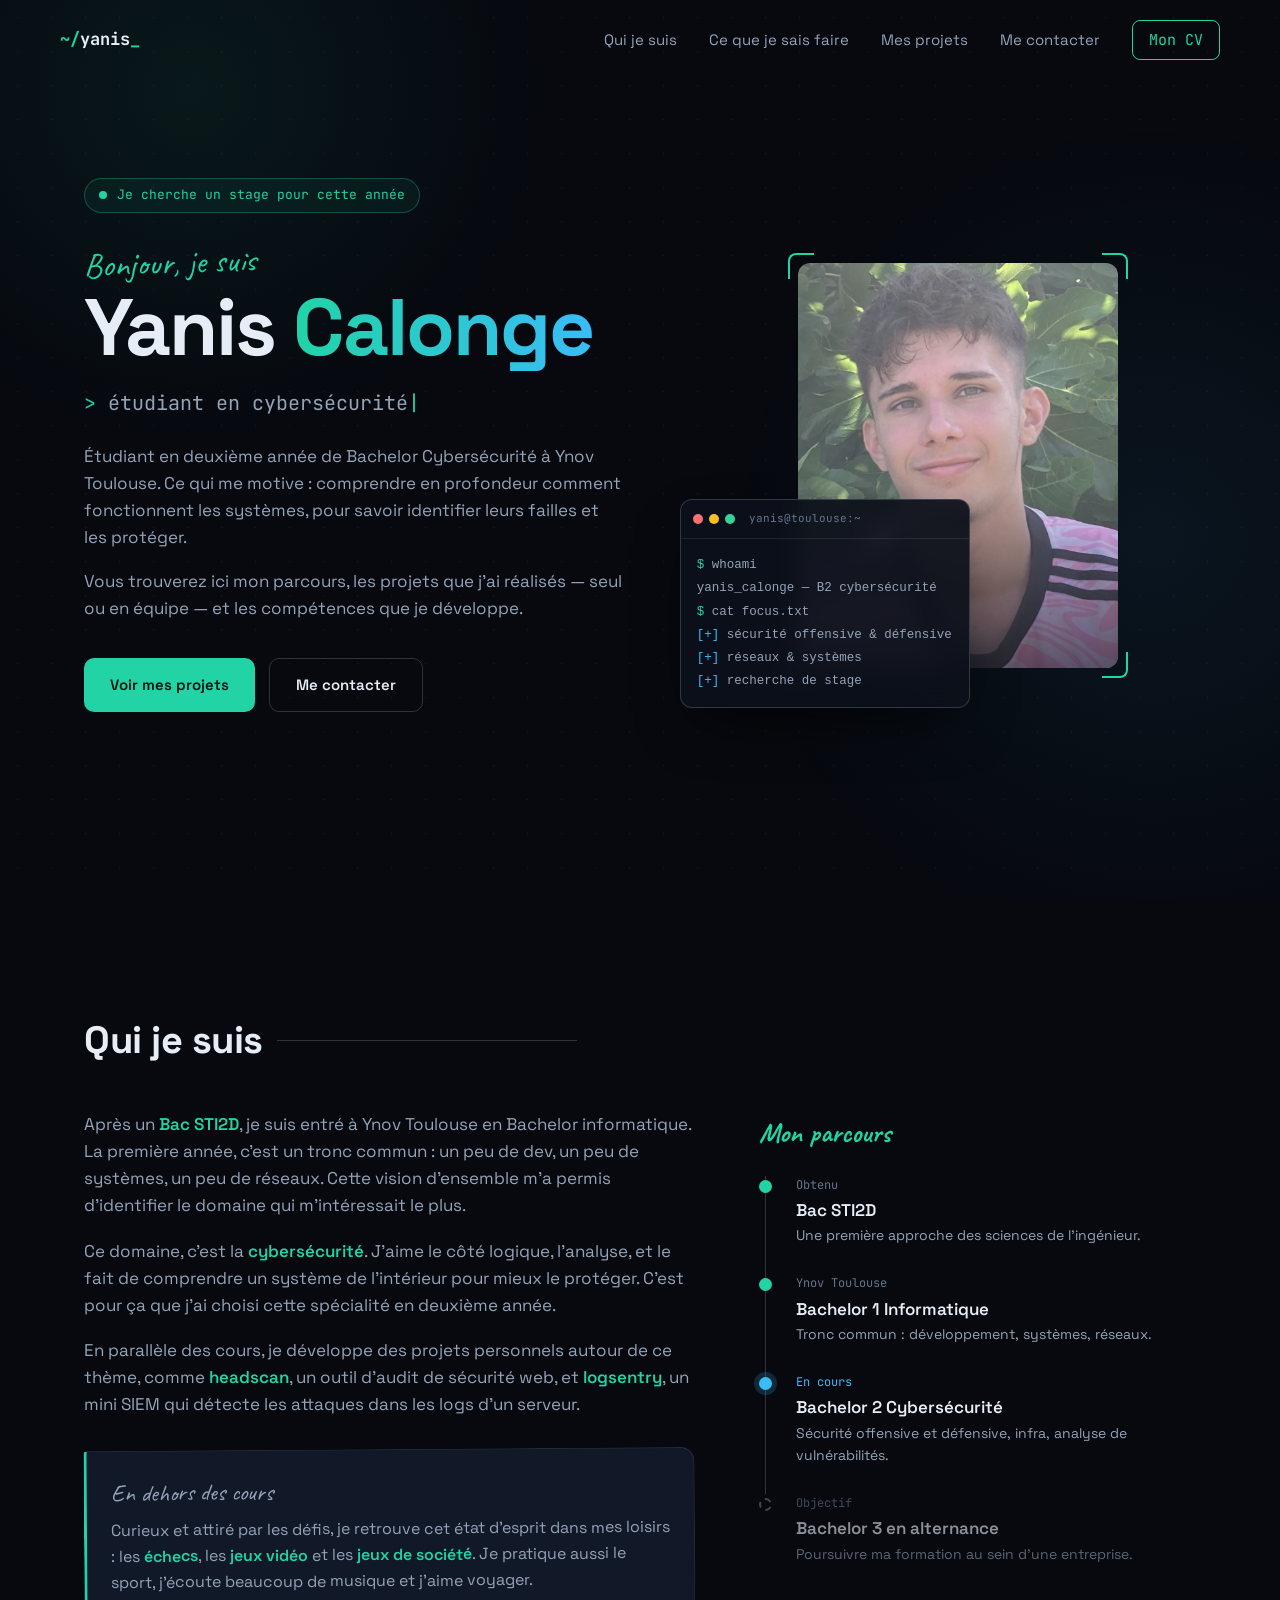
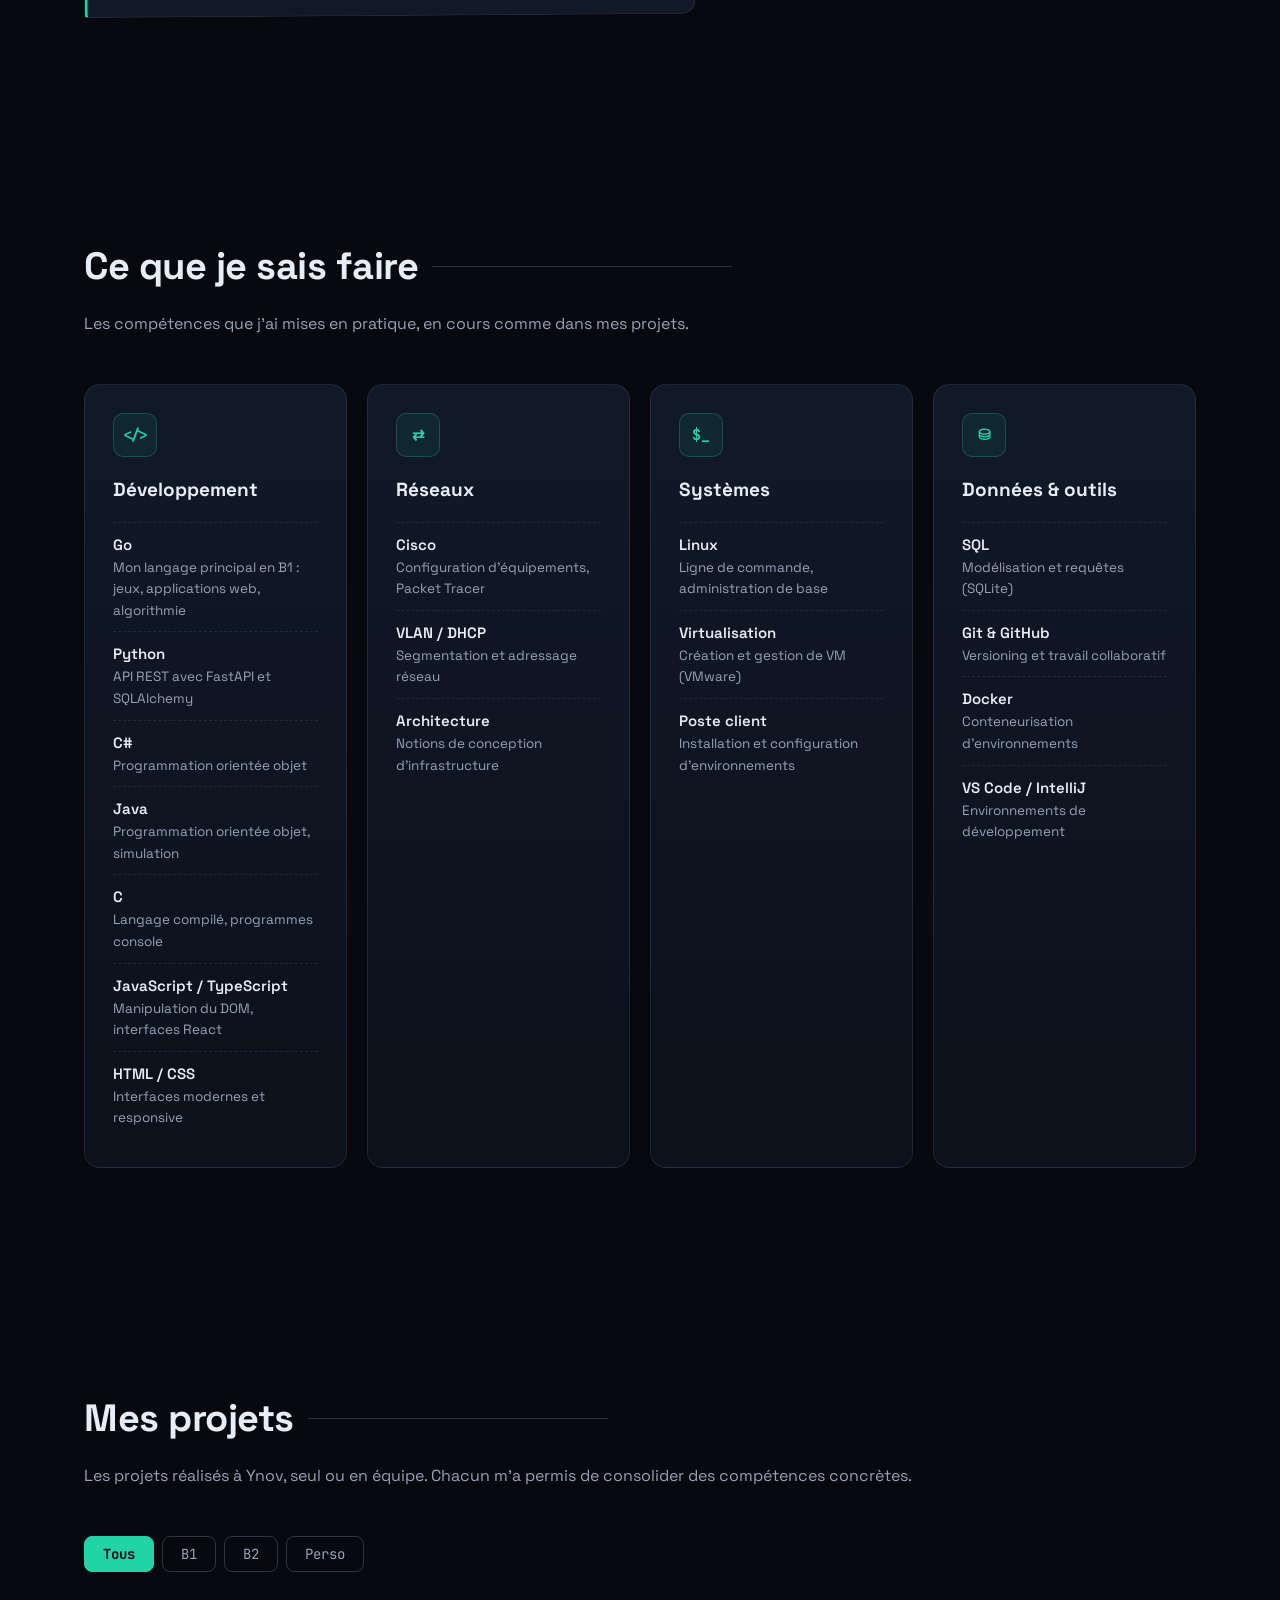
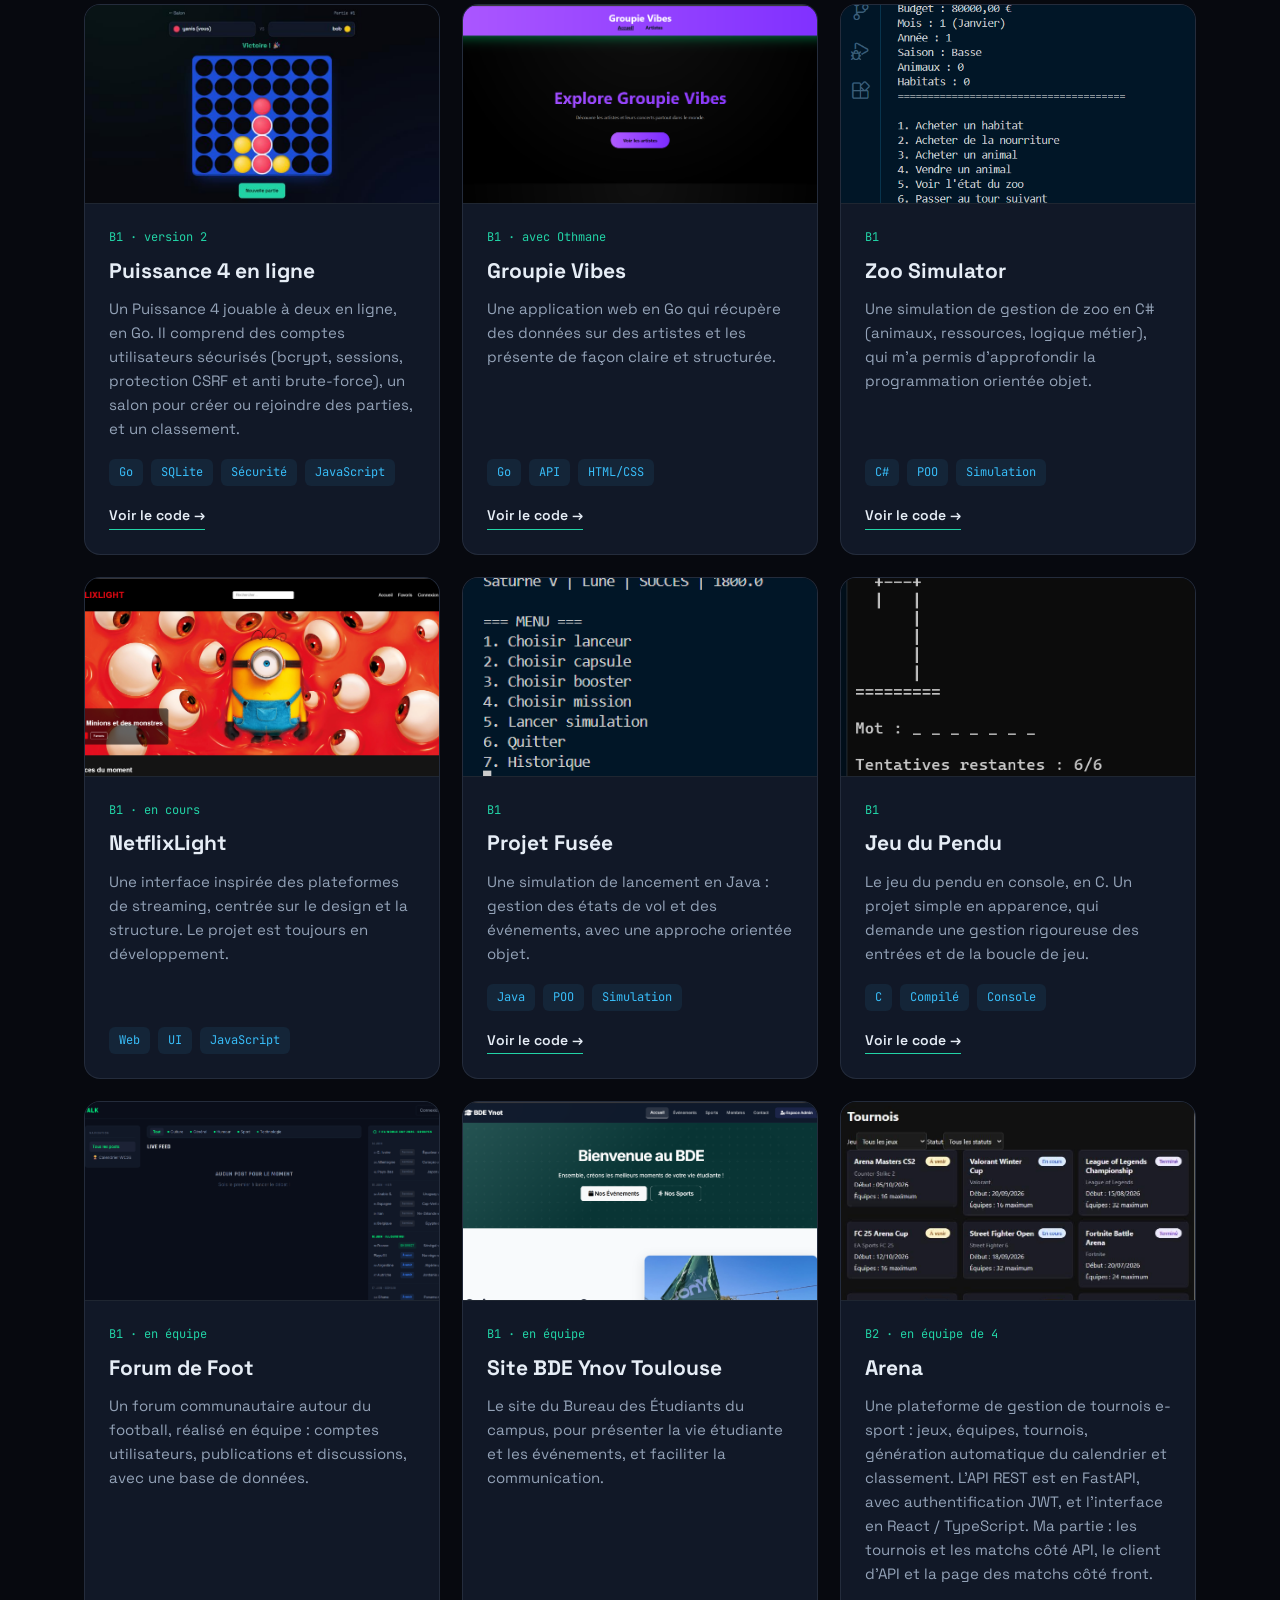
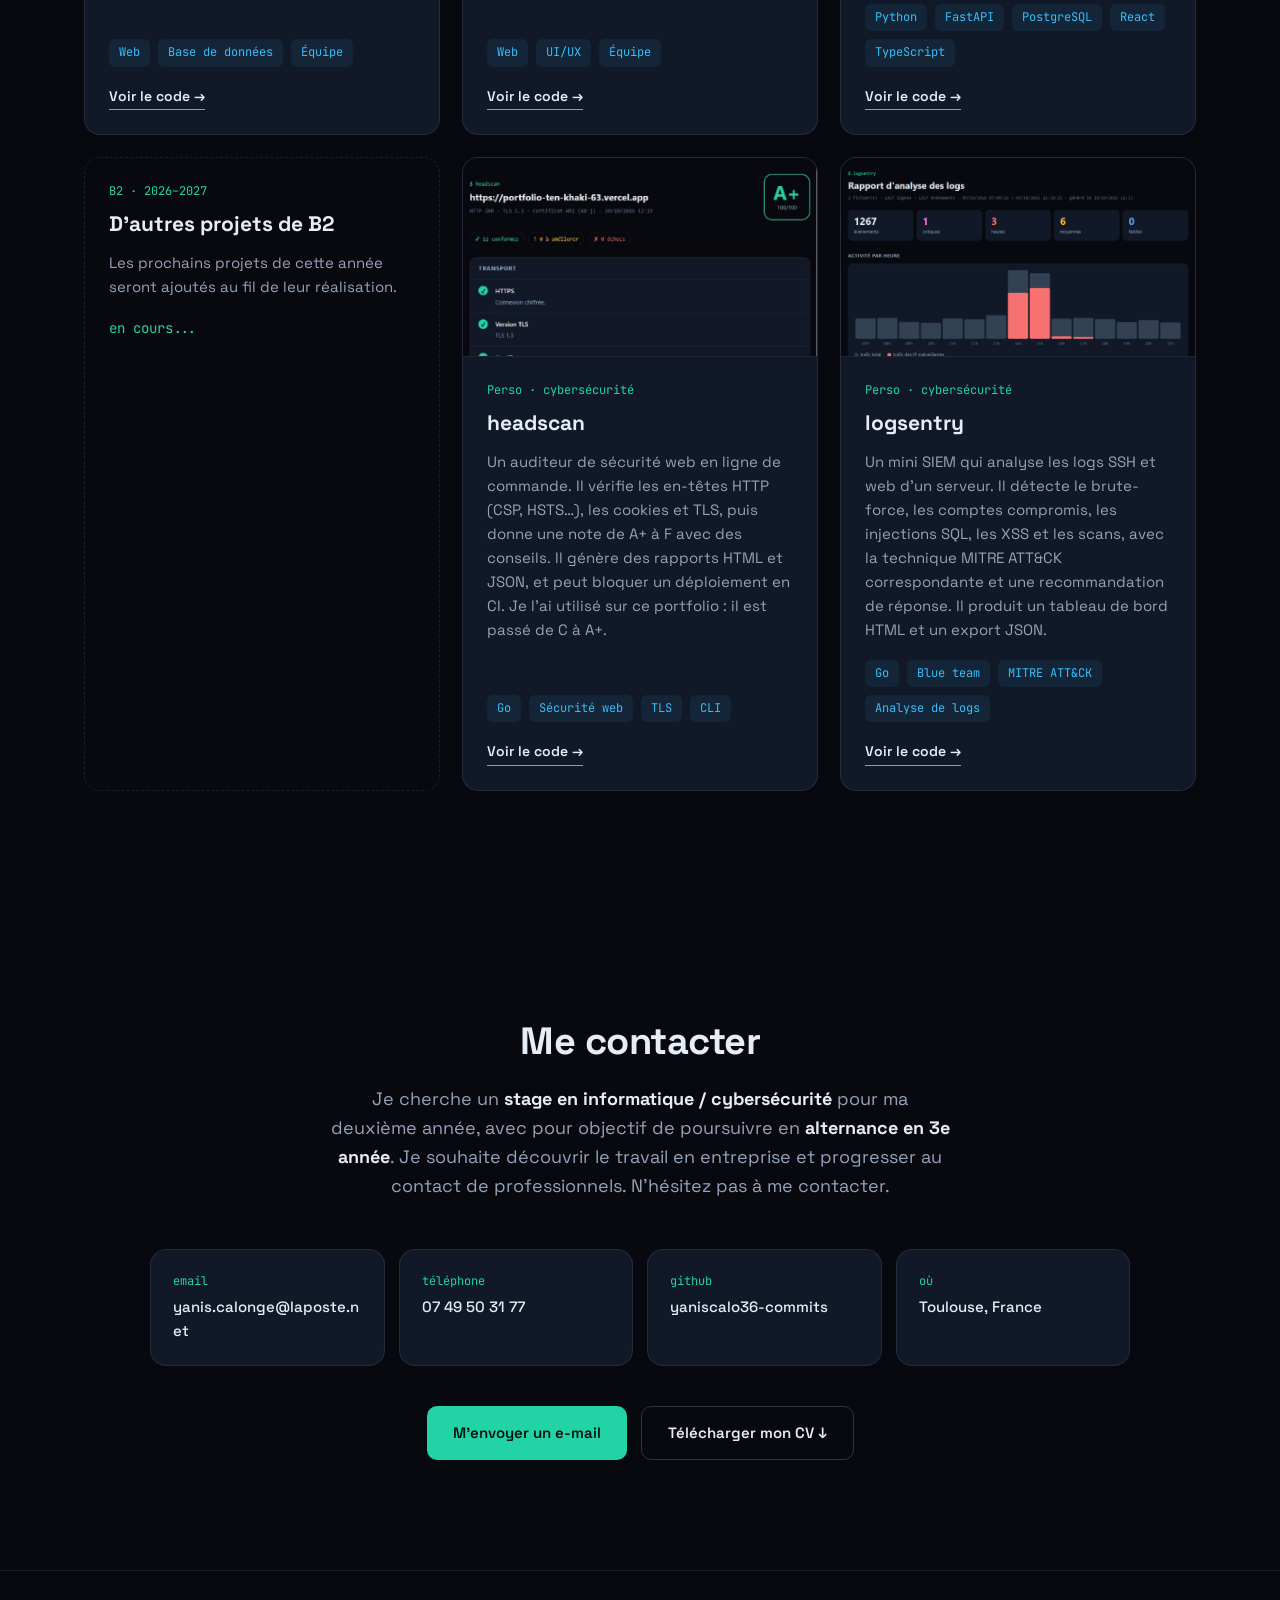
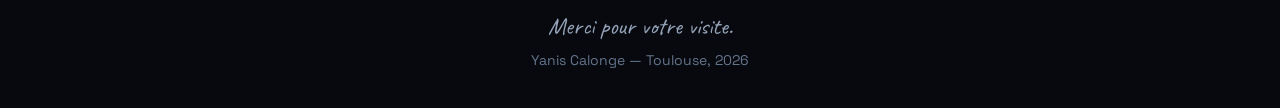
==== commit 46e44973: "Ajout du projet personnel logsentry Co-Authored-By: Claude Opus 5.5 <noreply@anthropic.com>" ====
--- a/index.html
+++ b/index.html
@@ -104,7 +104,8 @@
           </p>
           <p>
             En parallèle des cours, je développe des projets personnels autour de ce thème,
-            comme <strong>headscan</strong>, un outil d'audit de sécurité web.
+            comme <strong>headscan</strong>, un outil d'audit de sécurité web, et <strong>logsentry</strong>,
+            un mini SIEM qui détecte les attaques dans les logs d'un serveur.
           </p>
 
           <div class="note">
@@ -351,6 +352,18 @@
             <p>Un auditeur de sécurité web en ligne de commande. Il vérifie les en-têtes HTTP (CSP, HSTS…), les cookies et TLS, puis donne une note de A+ à F avec des conseils. Il génère des rapports HTML et JSON, et peut bloquer un déploiement en CI. Je l'ai utilisé sur ce portfolio : il est passé de C à A+.</p>
             <ul class="tags"><li>Go</li><li>Sécurité web</li><li>TLS</li><li>CLI</li></ul>
             <a href="https://github.com/yaniscalo36-commits/headscan" target="_blank" rel="noopener" class="project-link">Voir le code →</a>
+          </div>
+        </article>
+
+        <!-- LOGSENTRY -->
+        <article class="project-card" data-cat="perso">
+          <div class="project-thumb"><img src="images/logsentry.png" alt="Tableau de bord logsentry : alertes et chronologie des attaques" loading="lazy"></div>
+          <div class="project-body">
+            <span class="project-year">Perso · cybersécurité</span>
+            <h3>logsentry</h3>
+            <p>Un mini SIEM qui analyse les logs SSH et web d'un serveur. Il détecte le brute-force, les comptes compromis, les injections SQL, les XSS et les scans, avec la technique MITRE ATT&amp;CK correspondante et une recommandation de réponse. Il produit un tableau de bord HTML et un export JSON.</p>
+            <ul class="tags"><li>Go</li><li>Blue team</li><li>MITRE ATT&amp;CK</li><li>Analyse de logs</li></ul>
+            <a href="https://github.com/yaniscalo36-commits/logsentry" target="_blank" rel="noopener" class="project-link">Voir le code →</a>
           </div>
         </article>
 
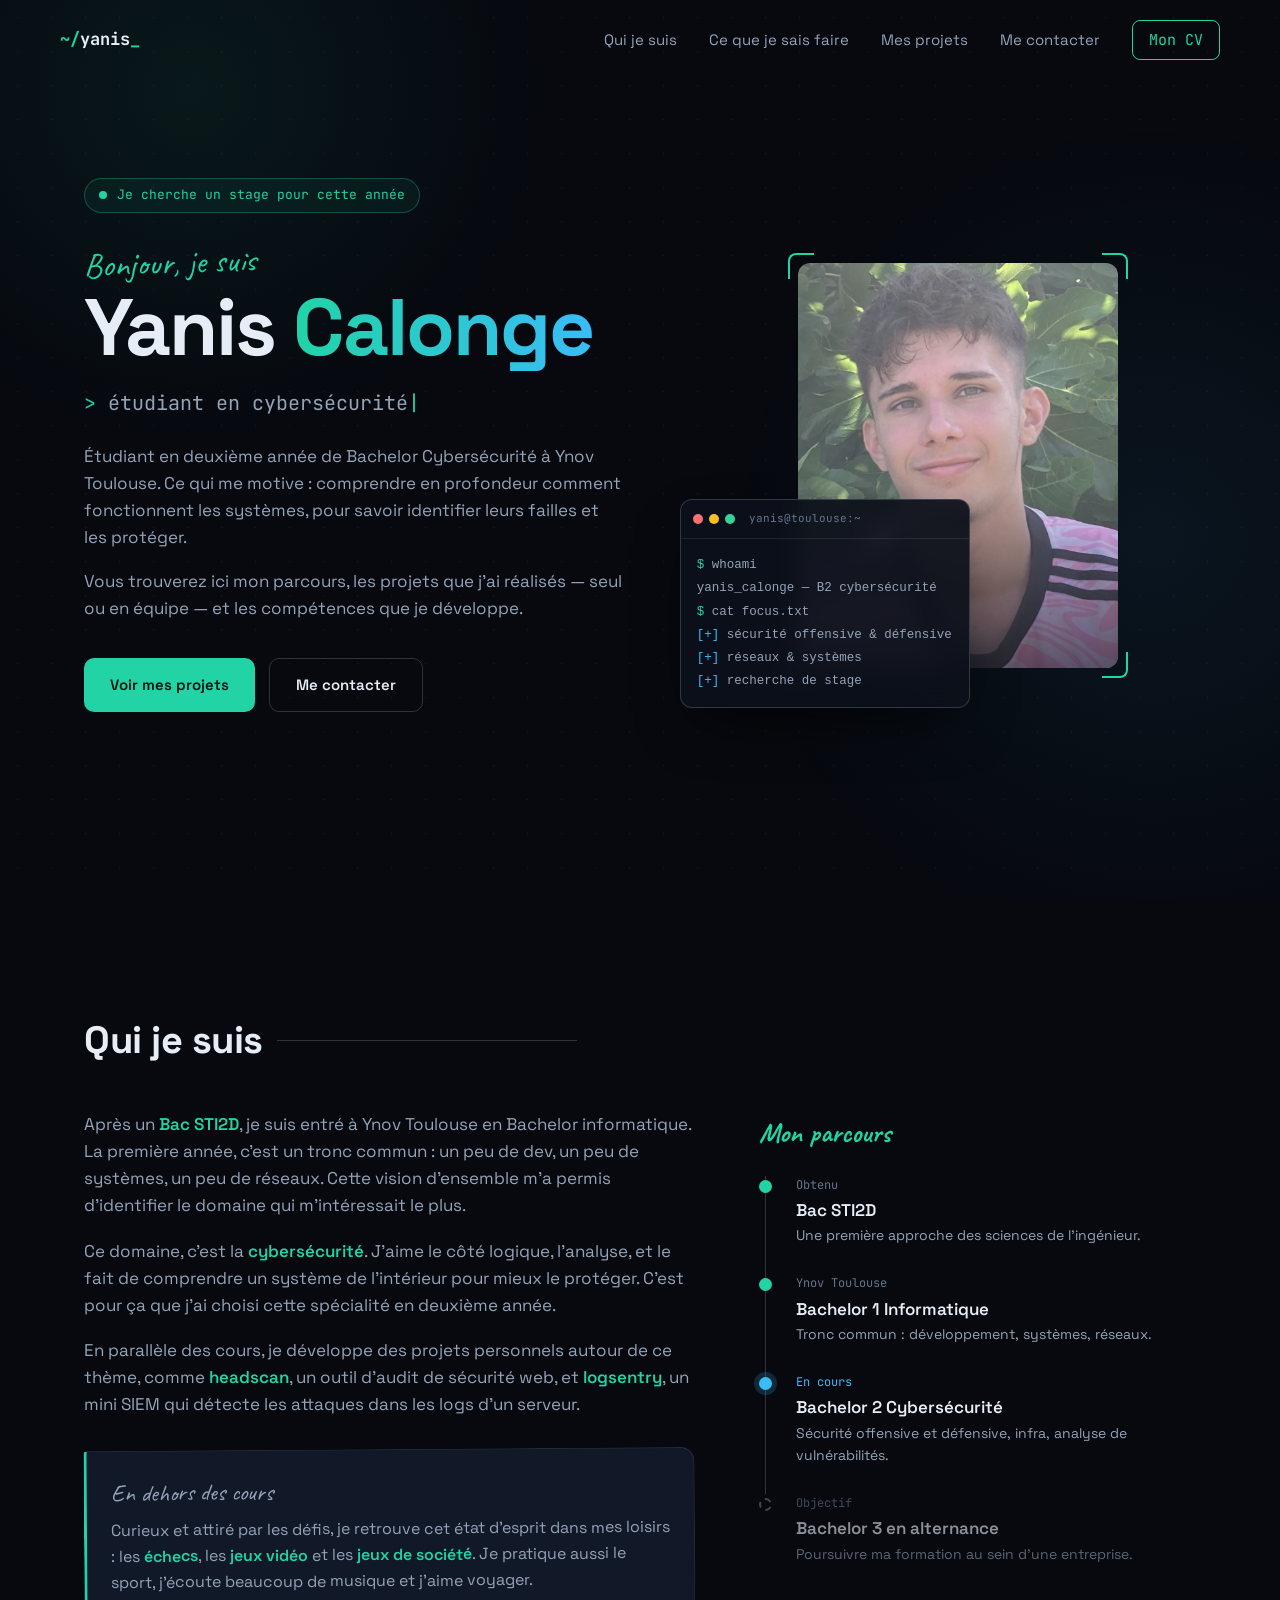
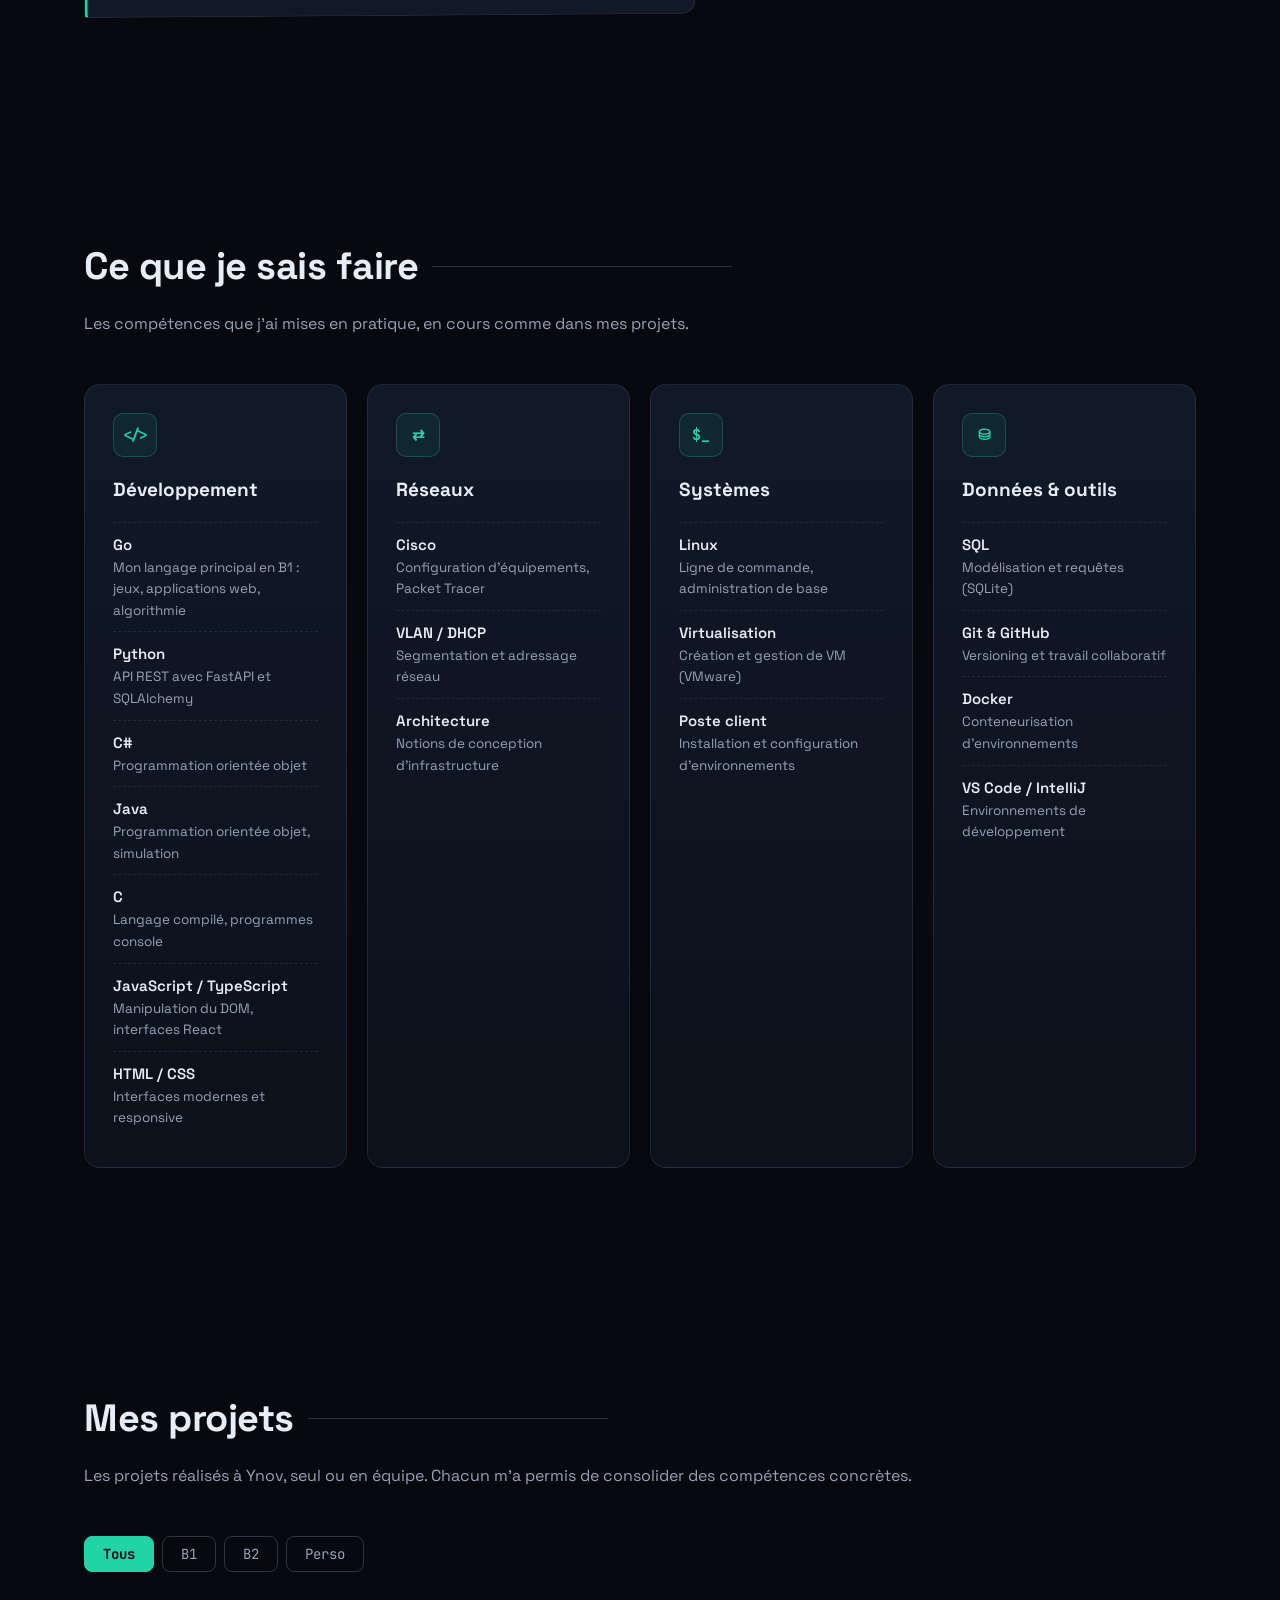
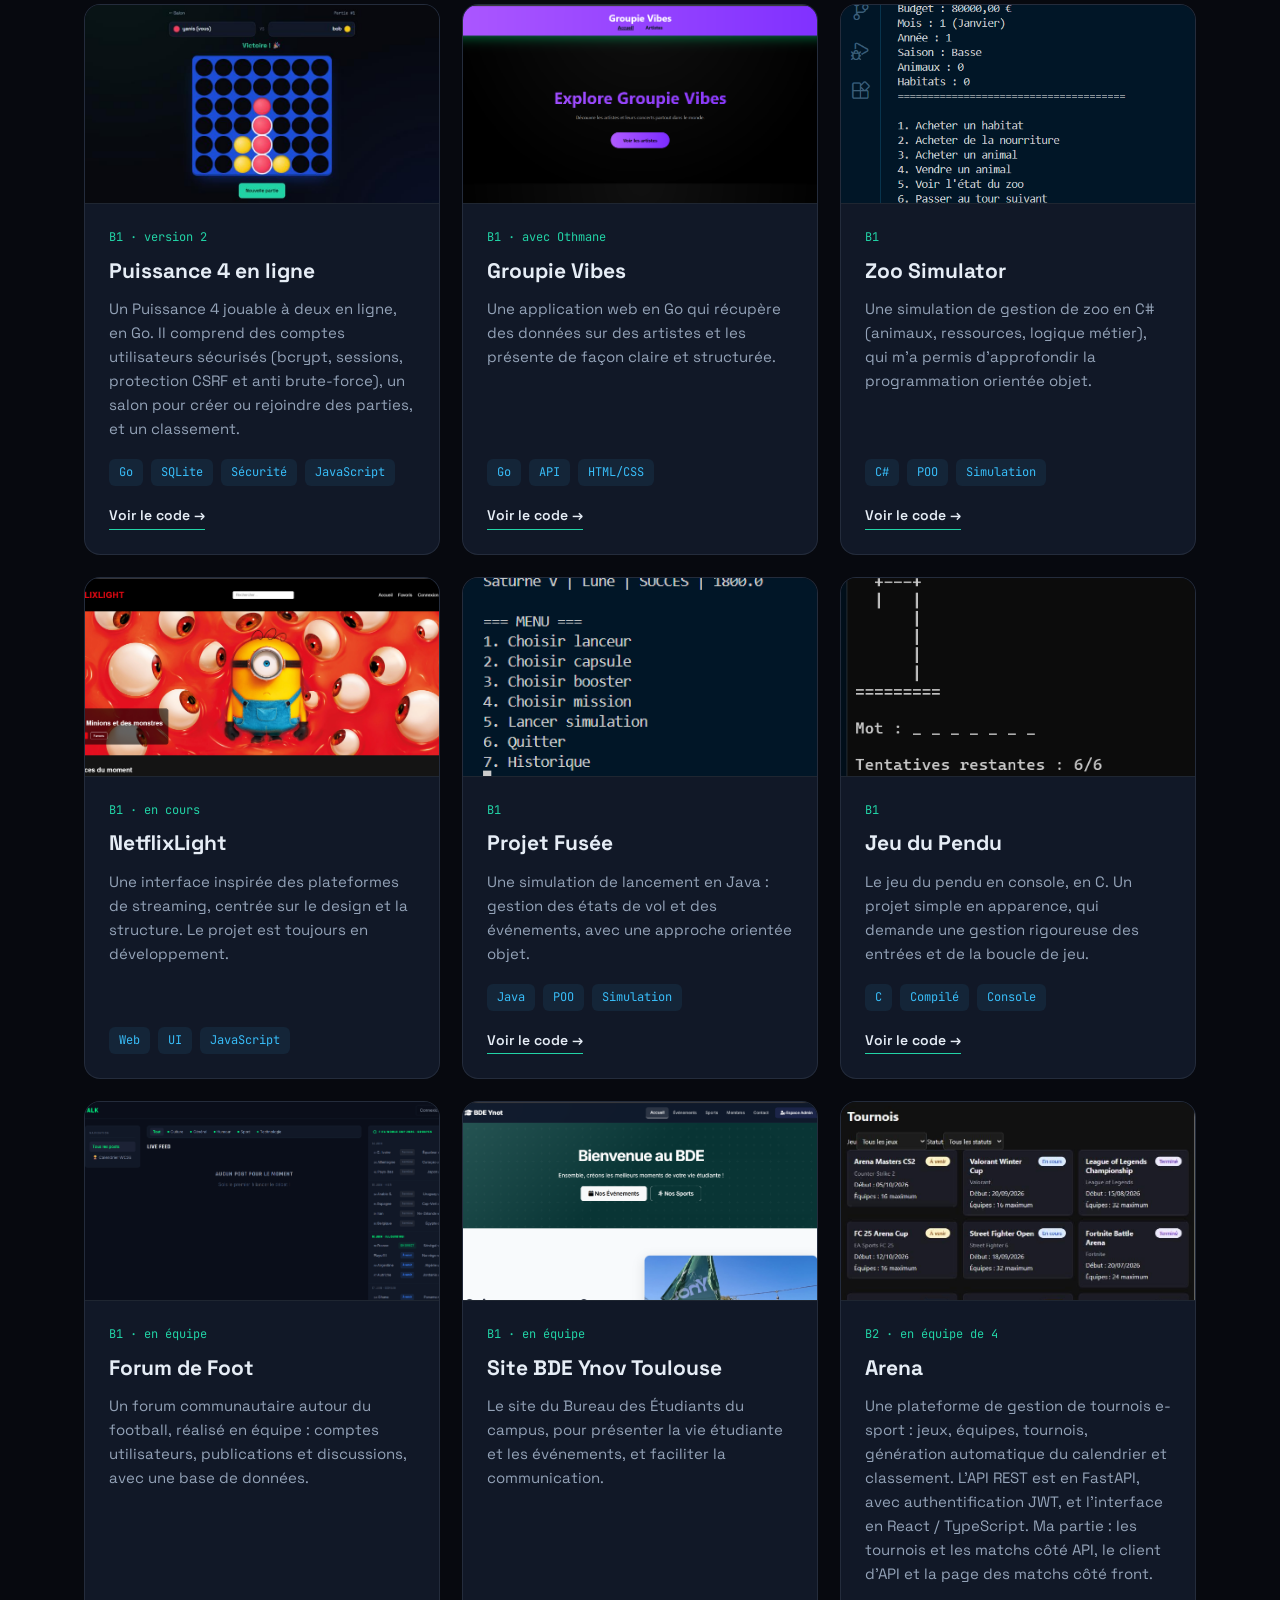
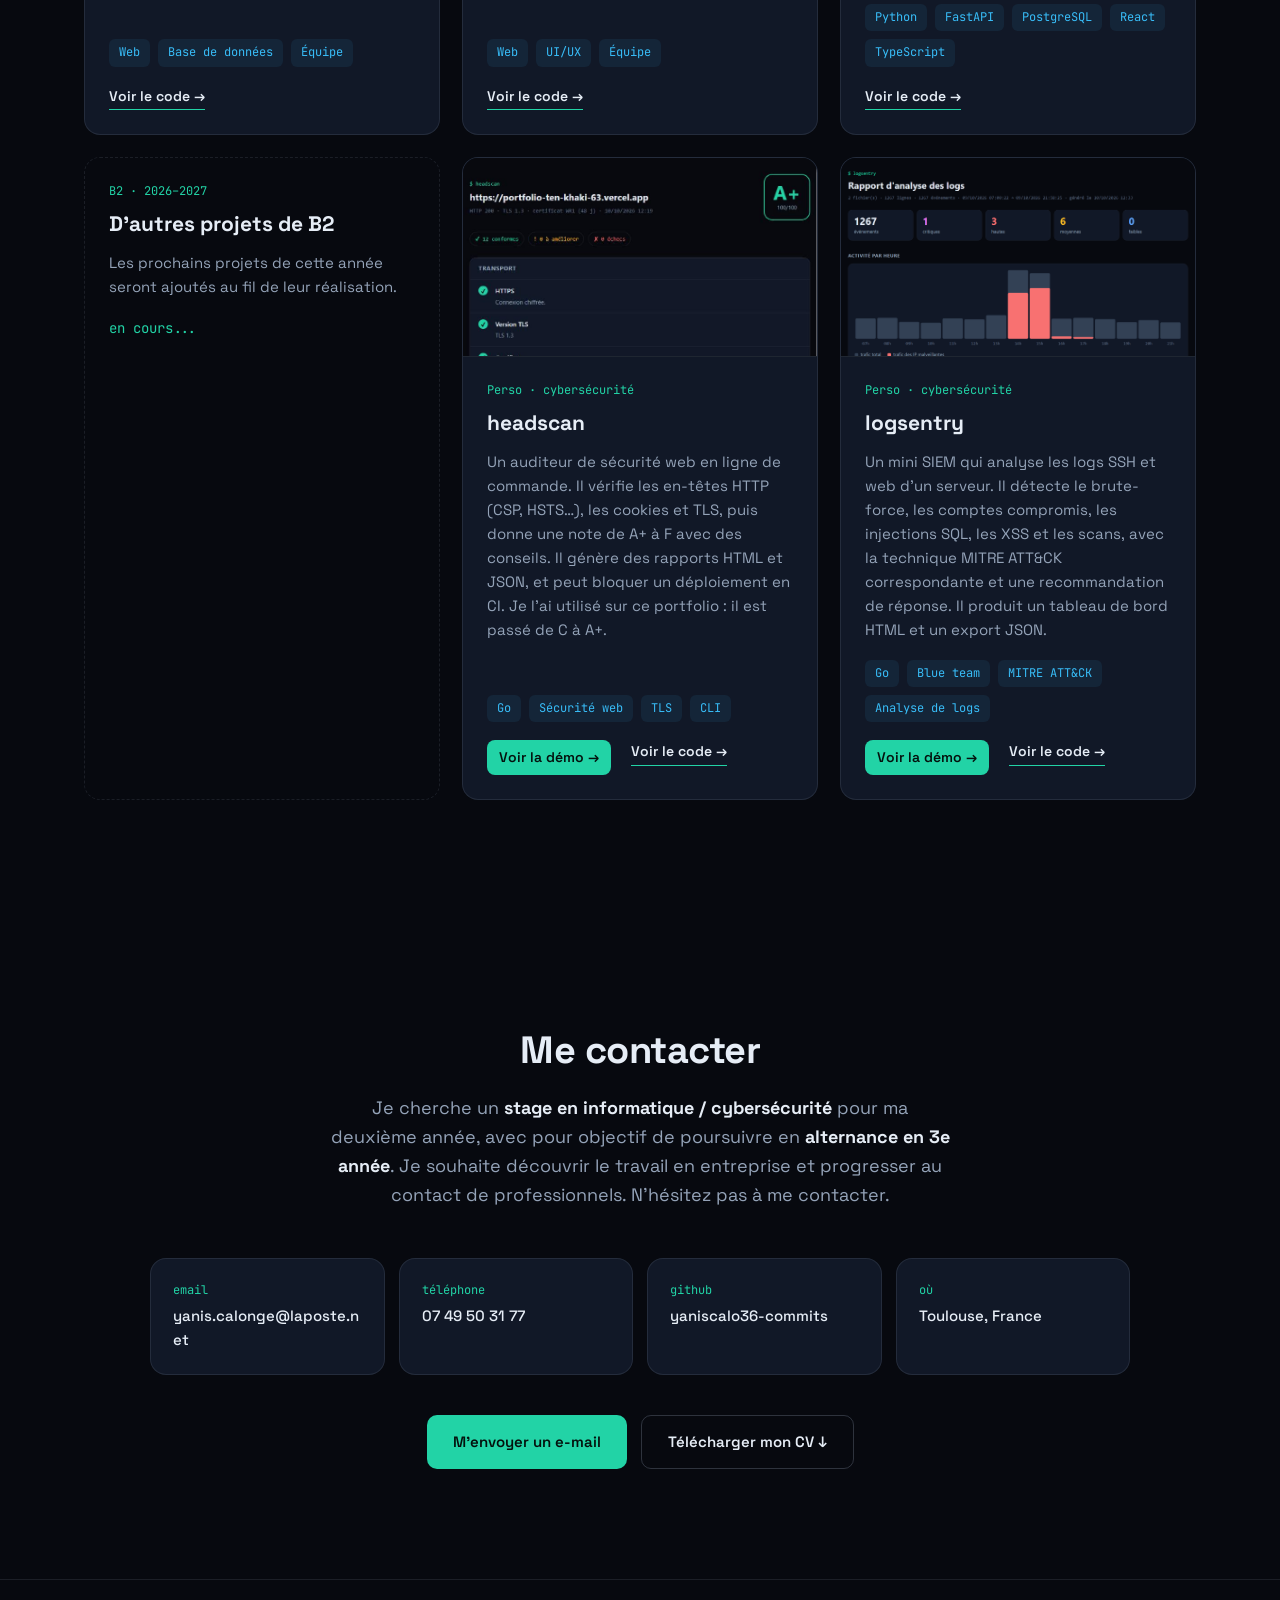
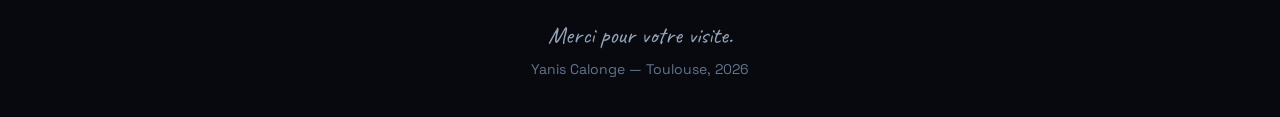
==== commit d09e0c91: "Ajout des démos en ligne de headscan et logsentry - Pages de démo : rapport headscan réel sur ce por" ====
--- a/index.html
+++ b/index.html
@@ -351,7 +351,10 @@
             <h3>headscan</h3>
             <p>Un auditeur de sécurité web en ligne de commande. Il vérifie les en-têtes HTTP (CSP, HSTS…), les cookies et TLS, puis donne une note de A+ à F avec des conseils. Il génère des rapports HTML et JSON, et peut bloquer un déploiement en CI. Je l'ai utilisé sur ce portfolio : il est passé de C à A+.</p>
             <ul class="tags"><li>Go</li><li>Sécurité web</li><li>TLS</li><li>CLI</li></ul>
-            <a href="https://github.com/yaniscalo36-commits/headscan" target="_blank" rel="noopener" class="project-link">Voir le code →</a>
+            <div class="project-links">
+              <a href="demos/headscan.html" target="_blank" rel="noopener" class="project-link demo">Voir la démo →</a>
+              <a href="https://github.com/yaniscalo36-commits/headscan" target="_blank" rel="noopener" class="project-link">Voir le code →</a>
+            </div>
           </div>
         </article>
 
@@ -363,7 +366,10 @@
             <h3>logsentry</h3>
             <p>Un mini SIEM qui analyse les logs SSH et web d'un serveur. Il détecte le brute-force, les comptes compromis, les injections SQL, les XSS et les scans, avec la technique MITRE ATT&amp;CK correspondante et une recommandation de réponse. Il produit un tableau de bord HTML et un export JSON.</p>
             <ul class="tags"><li>Go</li><li>Blue team</li><li>MITRE ATT&amp;CK</li><li>Analyse de logs</li></ul>
-            <a href="https://github.com/yaniscalo36-commits/logsentry" target="_blank" rel="noopener" class="project-link">Voir le code →</a>
+            <div class="project-links">
+              <a href="demos/logsentry.html" target="_blank" rel="noopener" class="project-link demo">Voir la démo →</a>
+              <a href="https://github.com/yaniscalo36-commits/logsentry" target="_blank" rel="noopener" class="project-link">Voir le code →</a>
+            </div>
           </div>
         </article>
 
--- a/style.css
+++ b/style.css
@@ -516,6 +516,17 @@
 }
 .project-link:hover { color: var(--accent); }
 
+.project-links { display: flex; flex-wrap: wrap; gap: 10px 20px; margin-top: 18px; }
+.project-links .project-link { margin-top: 0; }
+.project-link.demo {
+  color: #04110d;
+  background: var(--accent);
+  border: 0;
+  padding: 6px 12px;
+  border-radius: 8px;
+}
+.project-link.demo:hover { color: #04110d; box-shadow: 0 6px 18px -6px var(--accent-glow); }
+
 .project-card.upcoming {
   border-style: dashed;
   background: transparent;
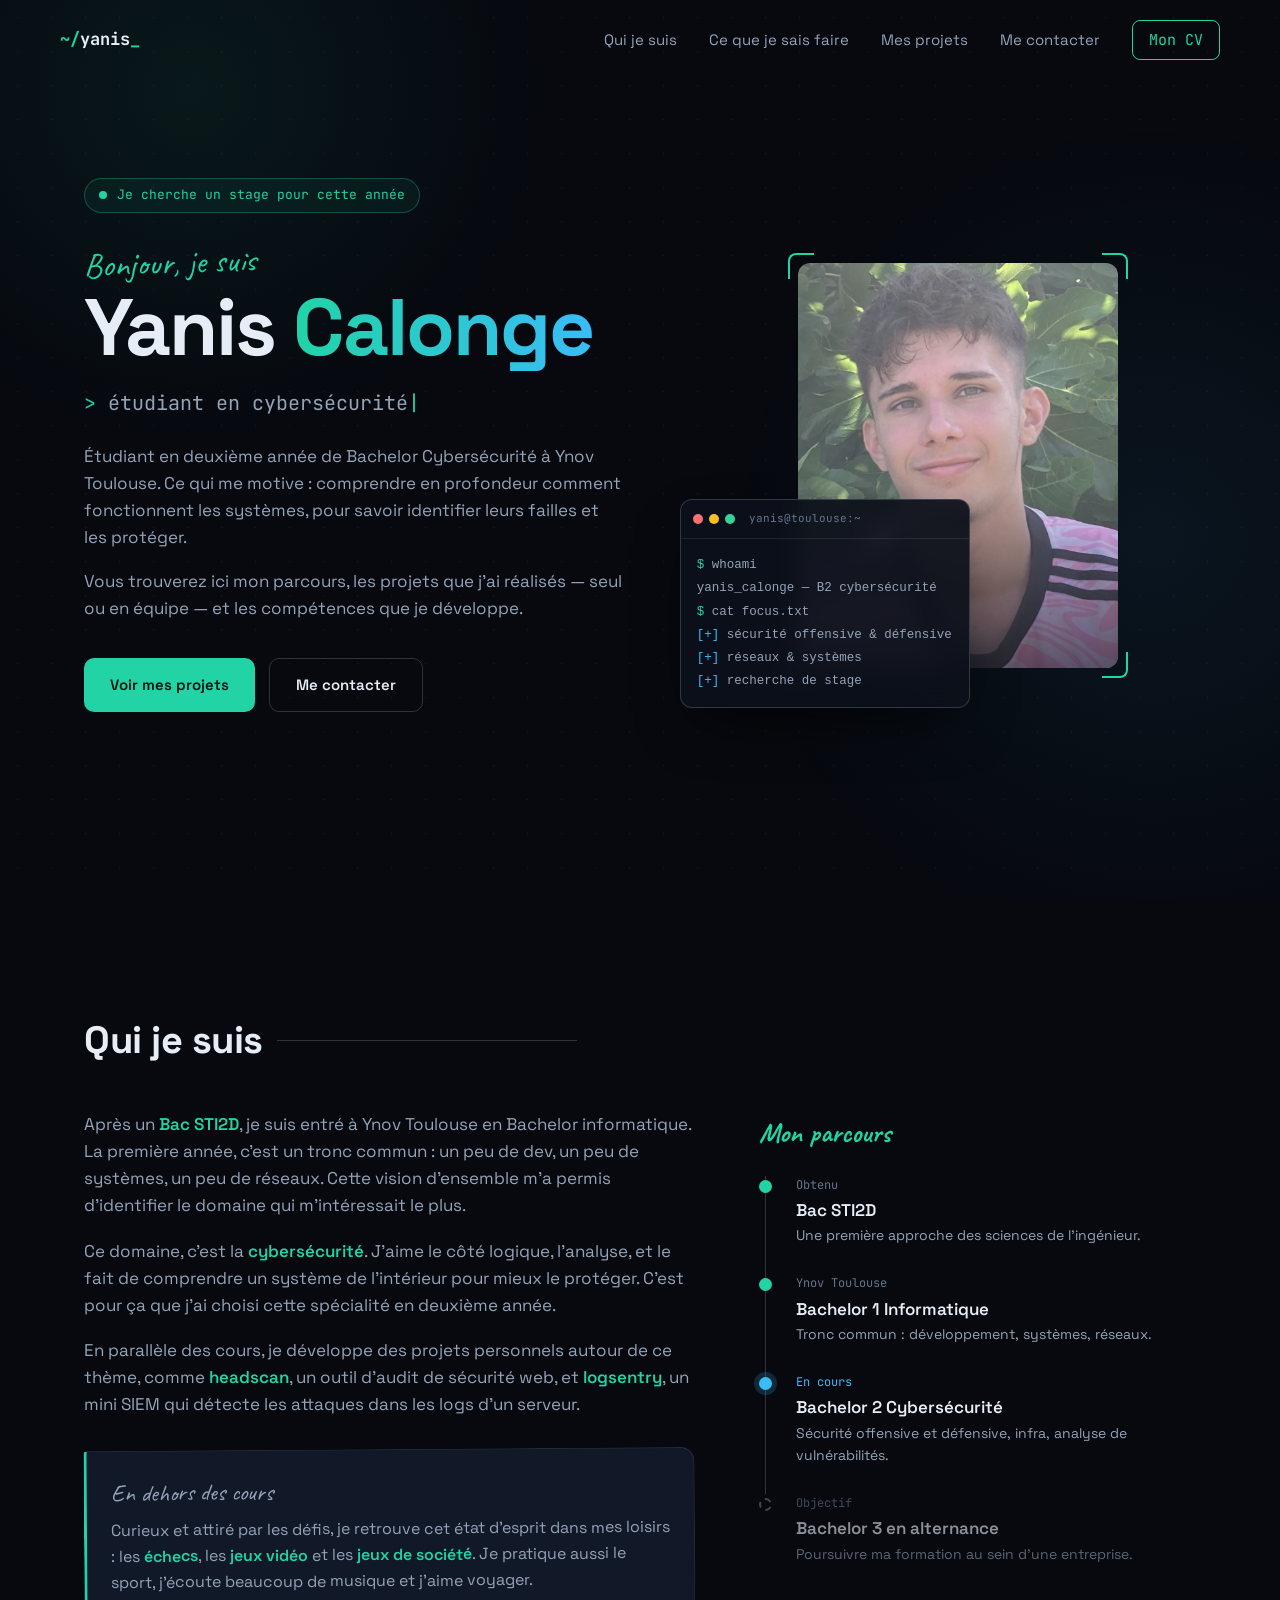
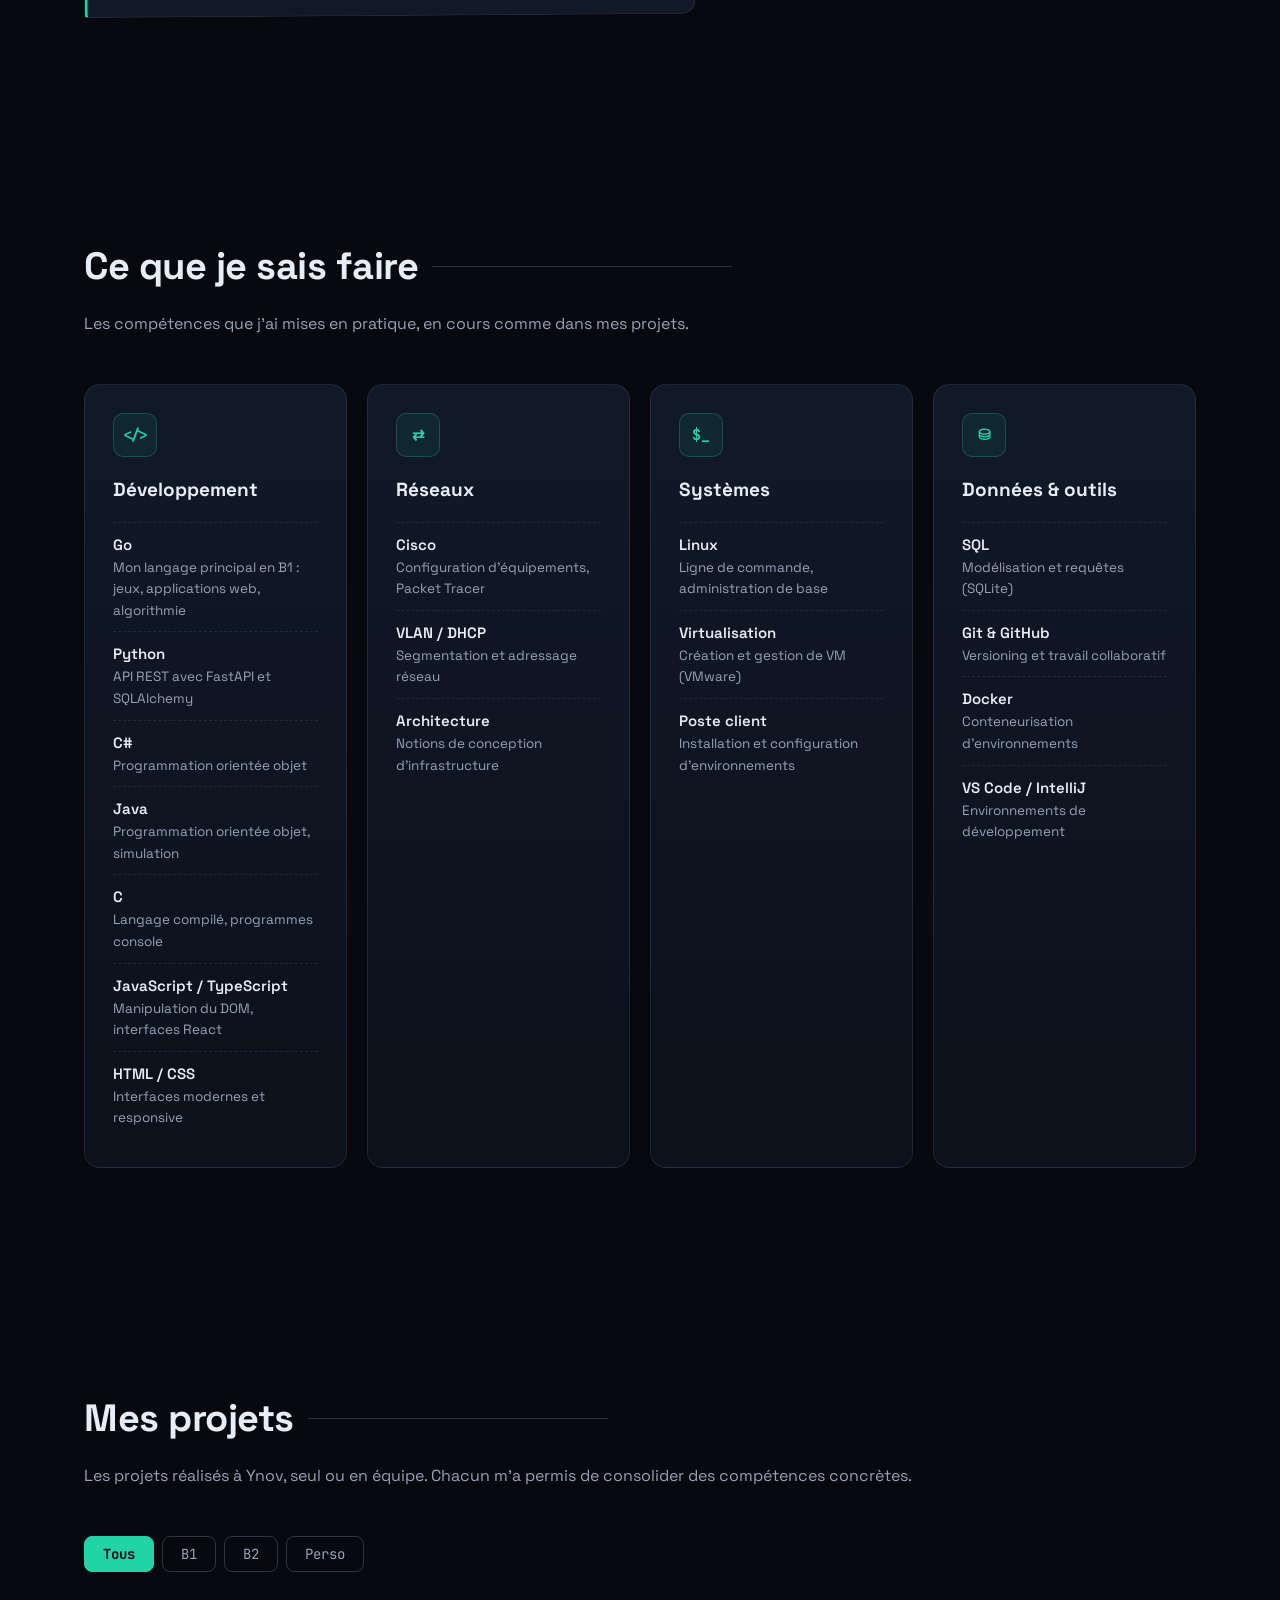
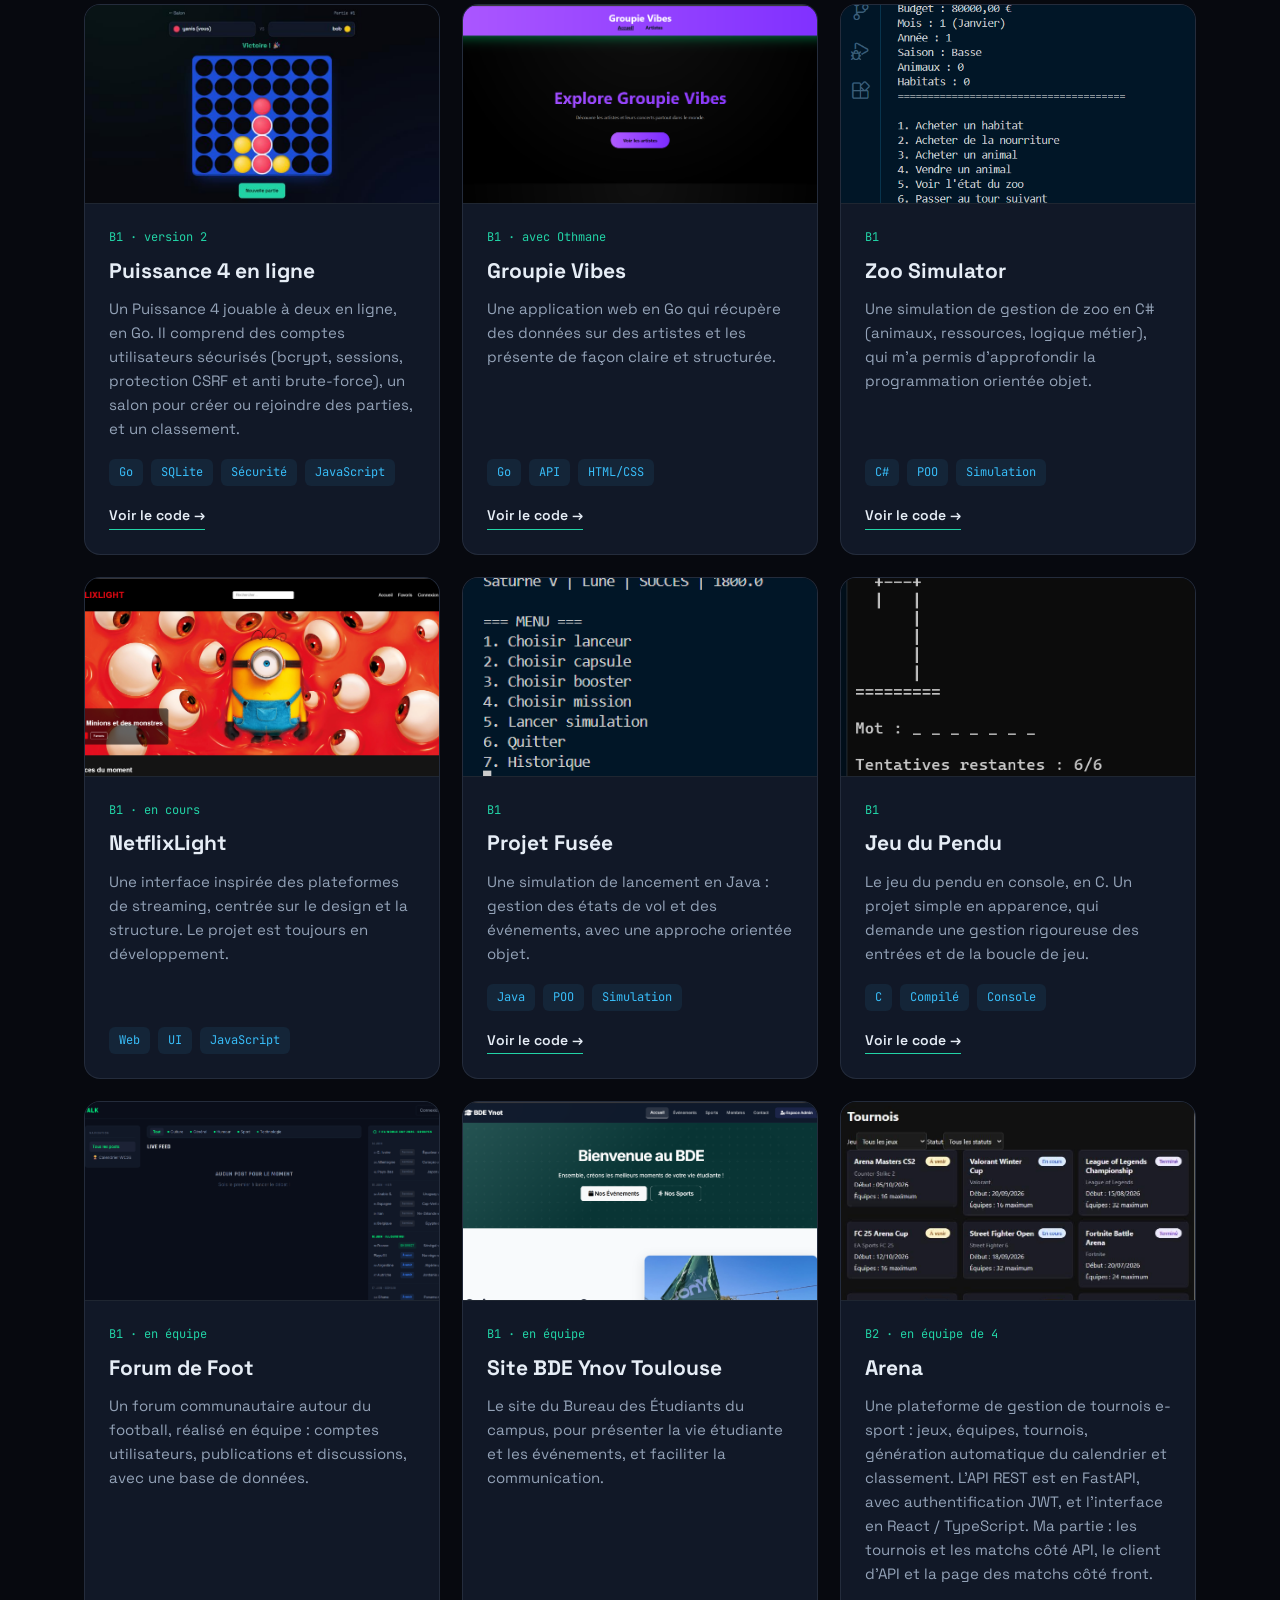
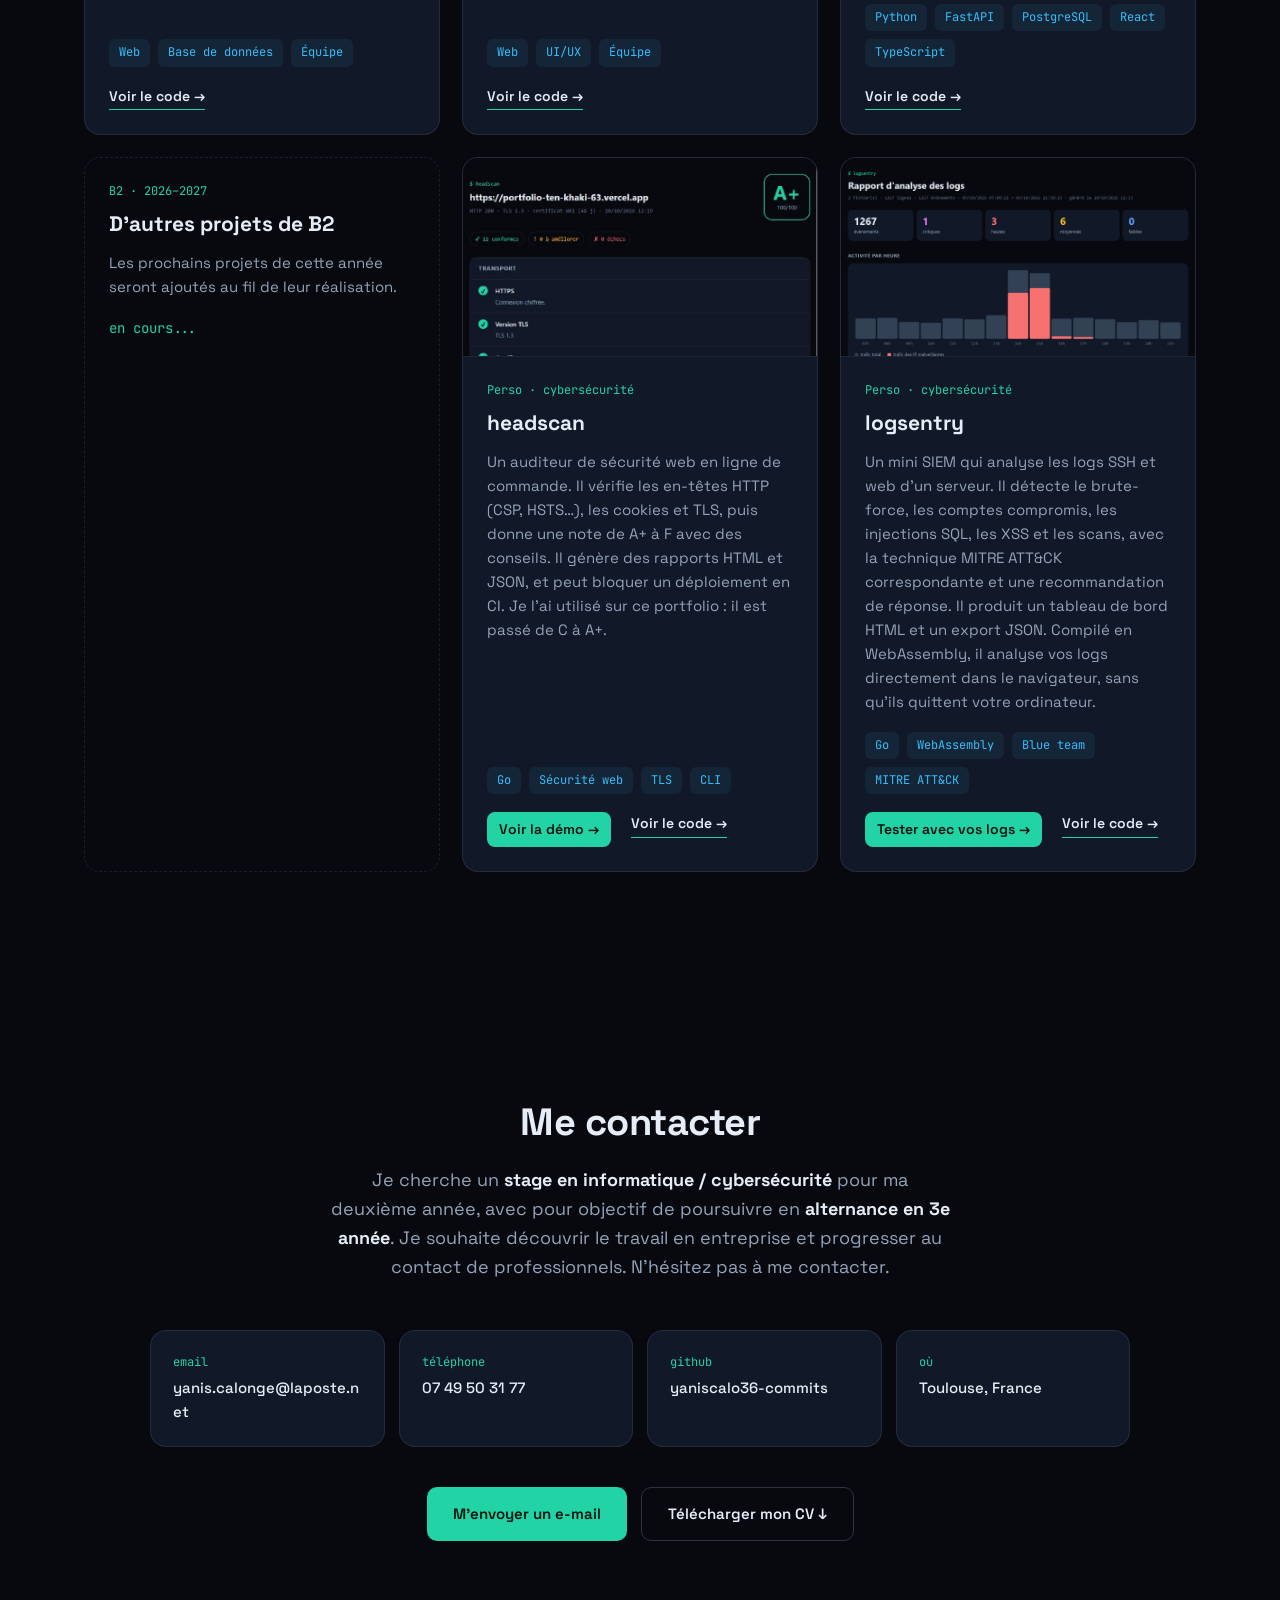
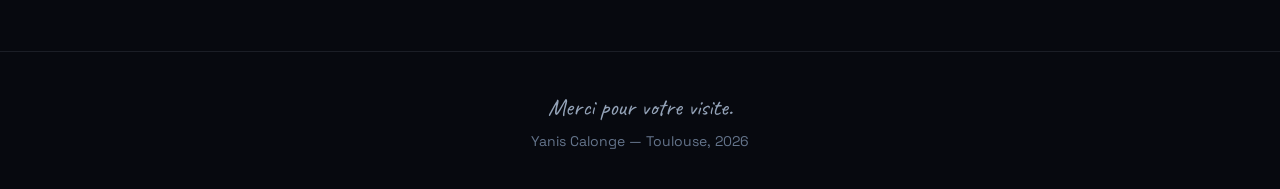
==== commit 67120179: "Démo en direct de logsentry (WebAssembly) : analyse des logs dans le navigateur - /lab/logsentry/ : " ====
--- a/index.html
+++ b/index.html
@@ -364,10 +364,10 @@
           <div class="project-body">
             <span class="project-year">Perso · cybersécurité</span>
             <h3>logsentry</h3>
-            <p>Un mini SIEM qui analyse les logs SSH et web d'un serveur. Il détecte le brute-force, les comptes compromis, les injections SQL, les XSS et les scans, avec la technique MITRE ATT&amp;CK correspondante et une recommandation de réponse. Il produit un tableau de bord HTML et un export JSON.</p>
-            <ul class="tags"><li>Go</li><li>Blue team</li><li>MITRE ATT&amp;CK</li><li>Analyse de logs</li></ul>
+            <p>Un mini SIEM qui analyse les logs SSH et web d'un serveur. Il détecte le brute-force, les comptes compromis, les injections SQL, les XSS et les scans, avec la technique MITRE ATT&amp;CK correspondante et une recommandation de réponse. Il produit un tableau de bord HTML et un export JSON. Compilé en WebAssembly, il analyse vos logs directement dans le navigateur, sans qu'ils quittent votre ordinateur.</p>
+            <ul class="tags"><li>Go</li><li>WebAssembly</li><li>Blue team</li><li>MITRE ATT&amp;CK</li></ul>
             <div class="project-links">
-              <a href="demos/logsentry.html" target="_blank" rel="noopener" class="project-link demo">Voir la démo →</a>
+              <a href="lab/logsentry/" target="_blank" rel="noopener" class="project-link demo">Tester avec vos logs →</a>
               <a href="https://github.com/yaniscalo36-commits/logsentry" target="_blank" rel="noopener" class="project-link">Voir le code →</a>
             </div>
           </div>
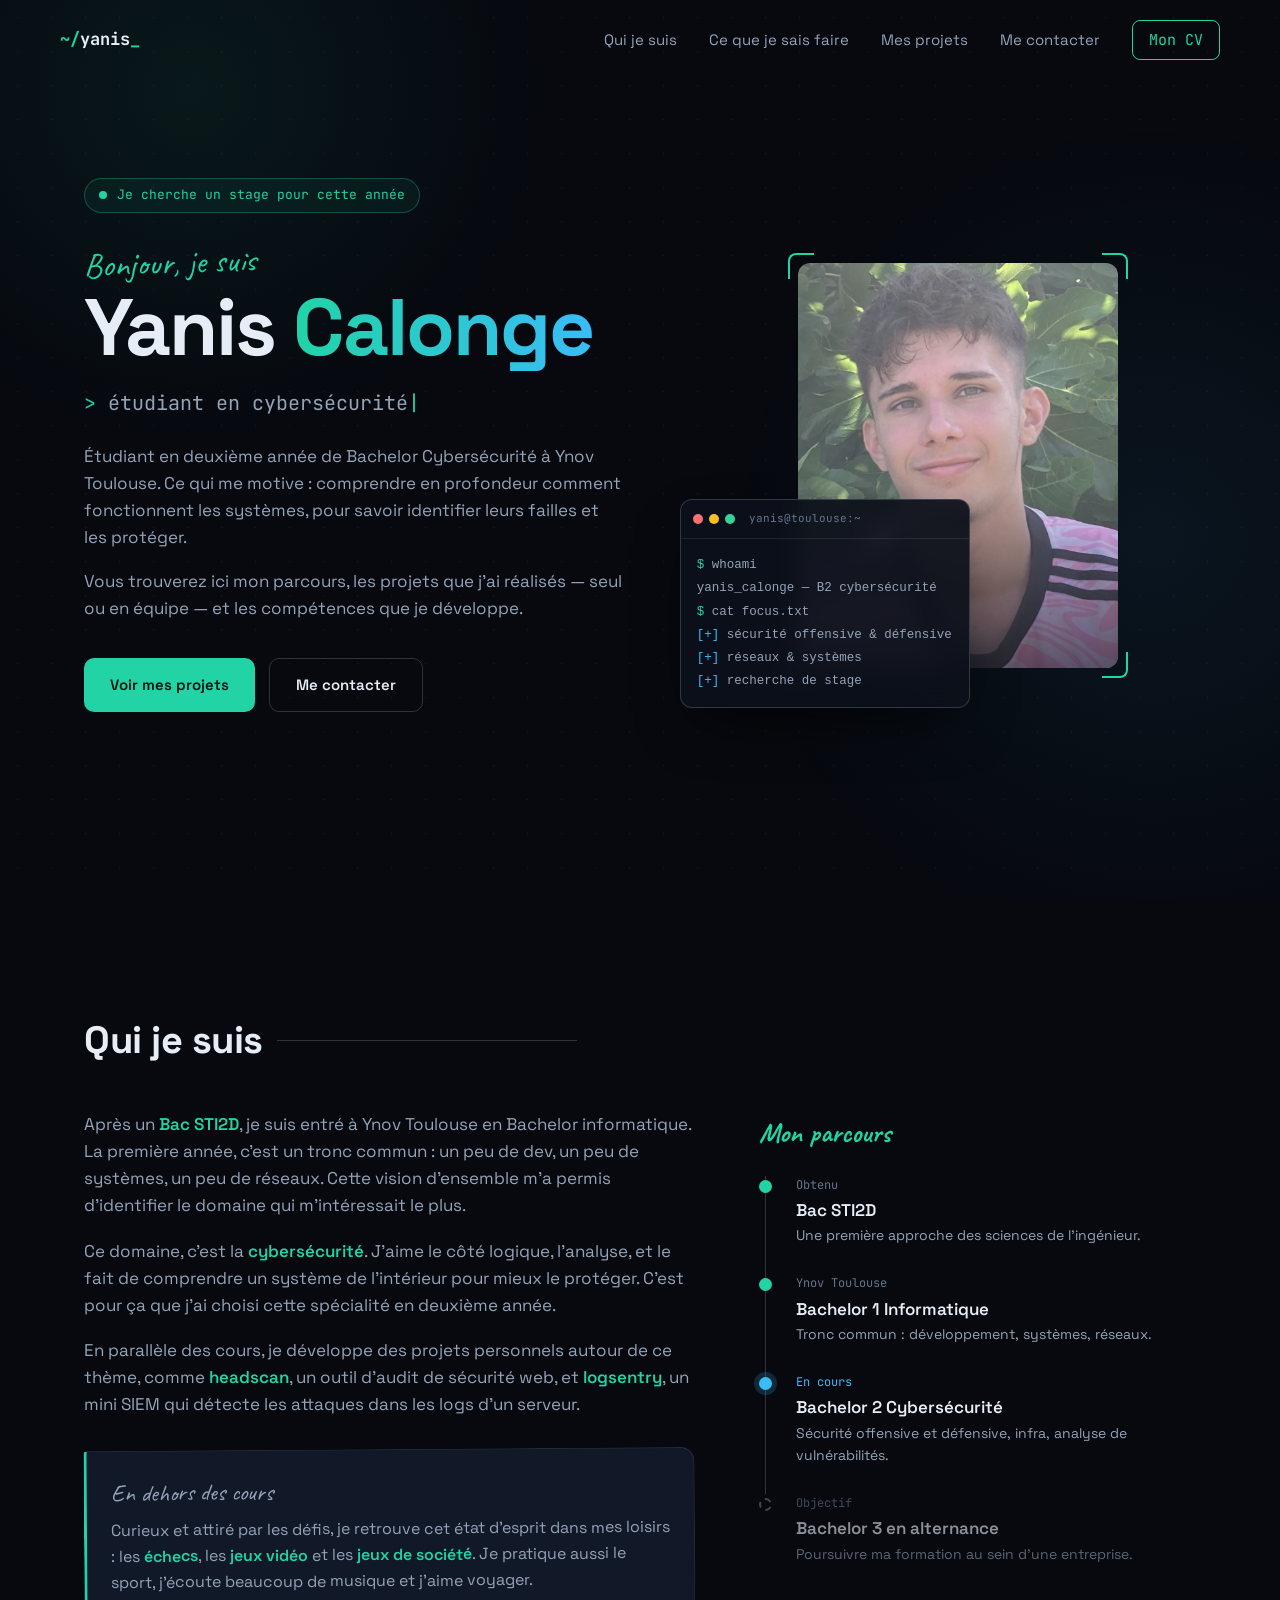
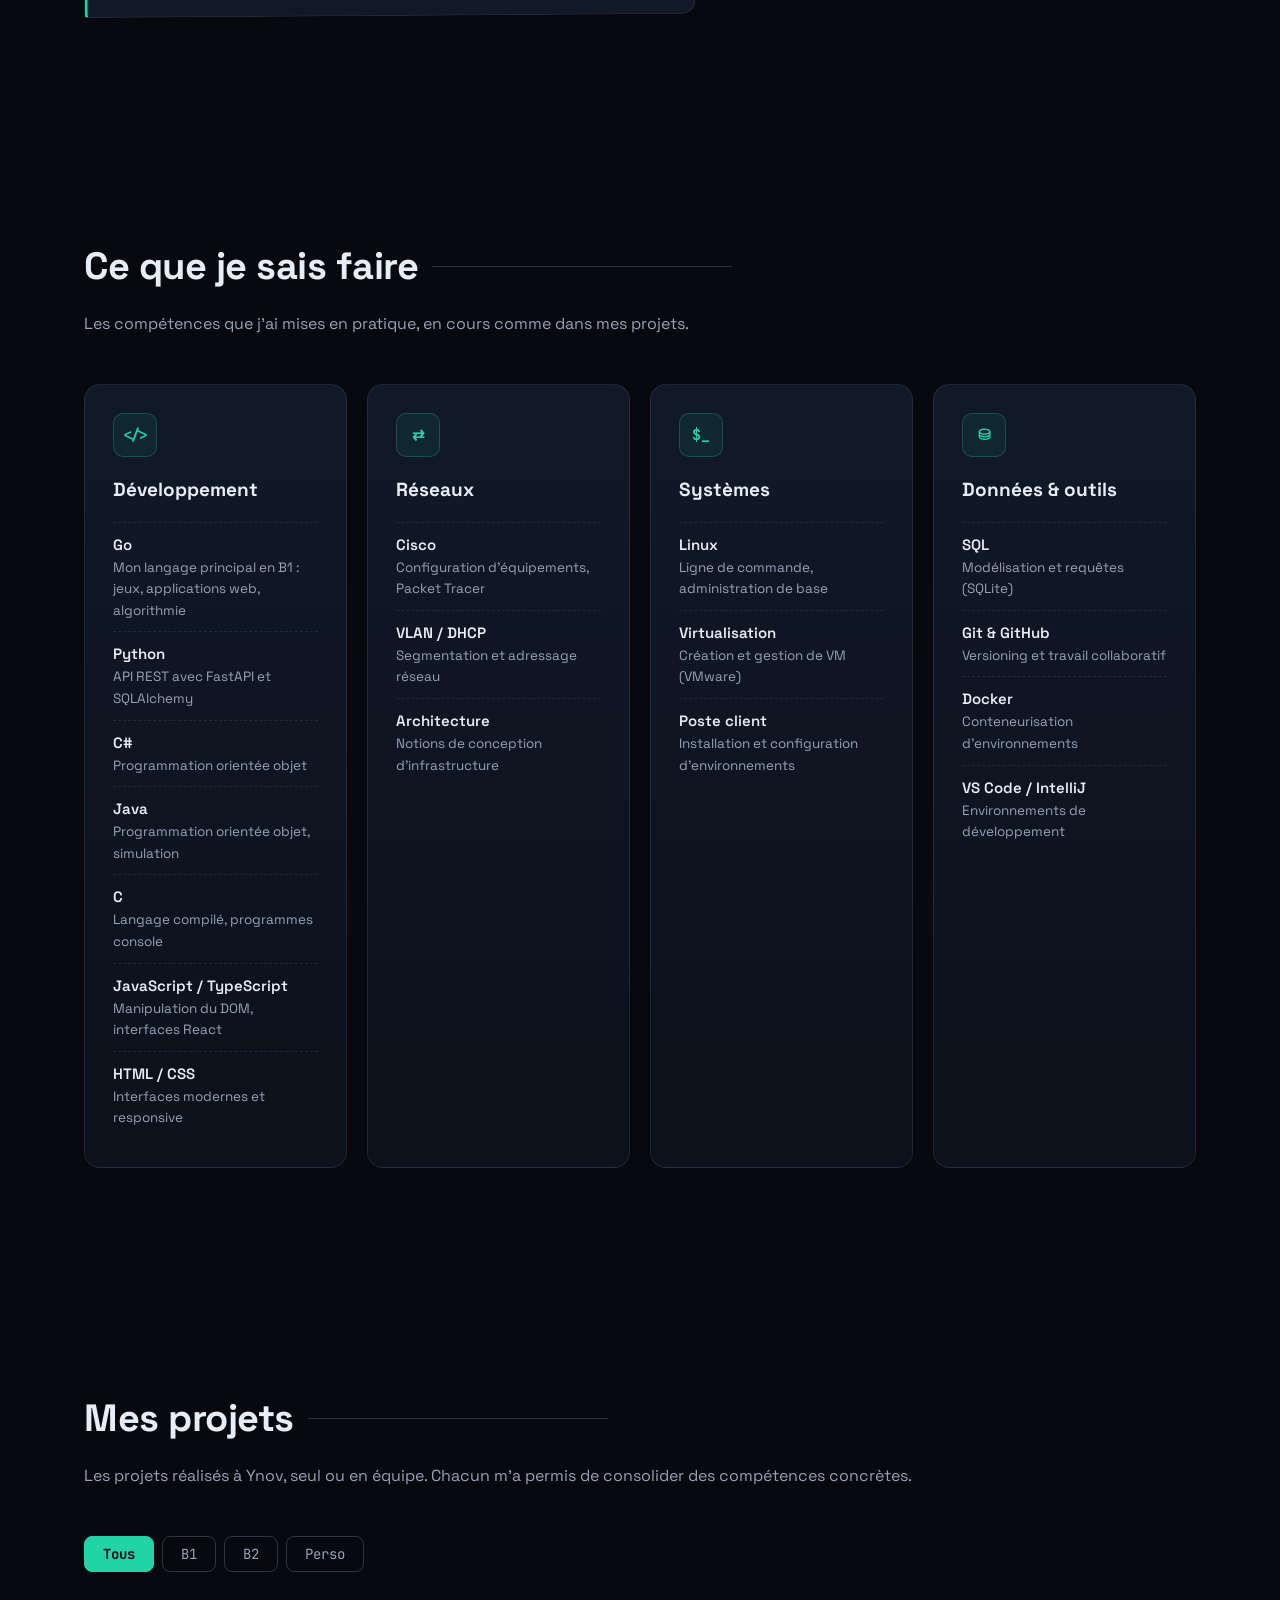
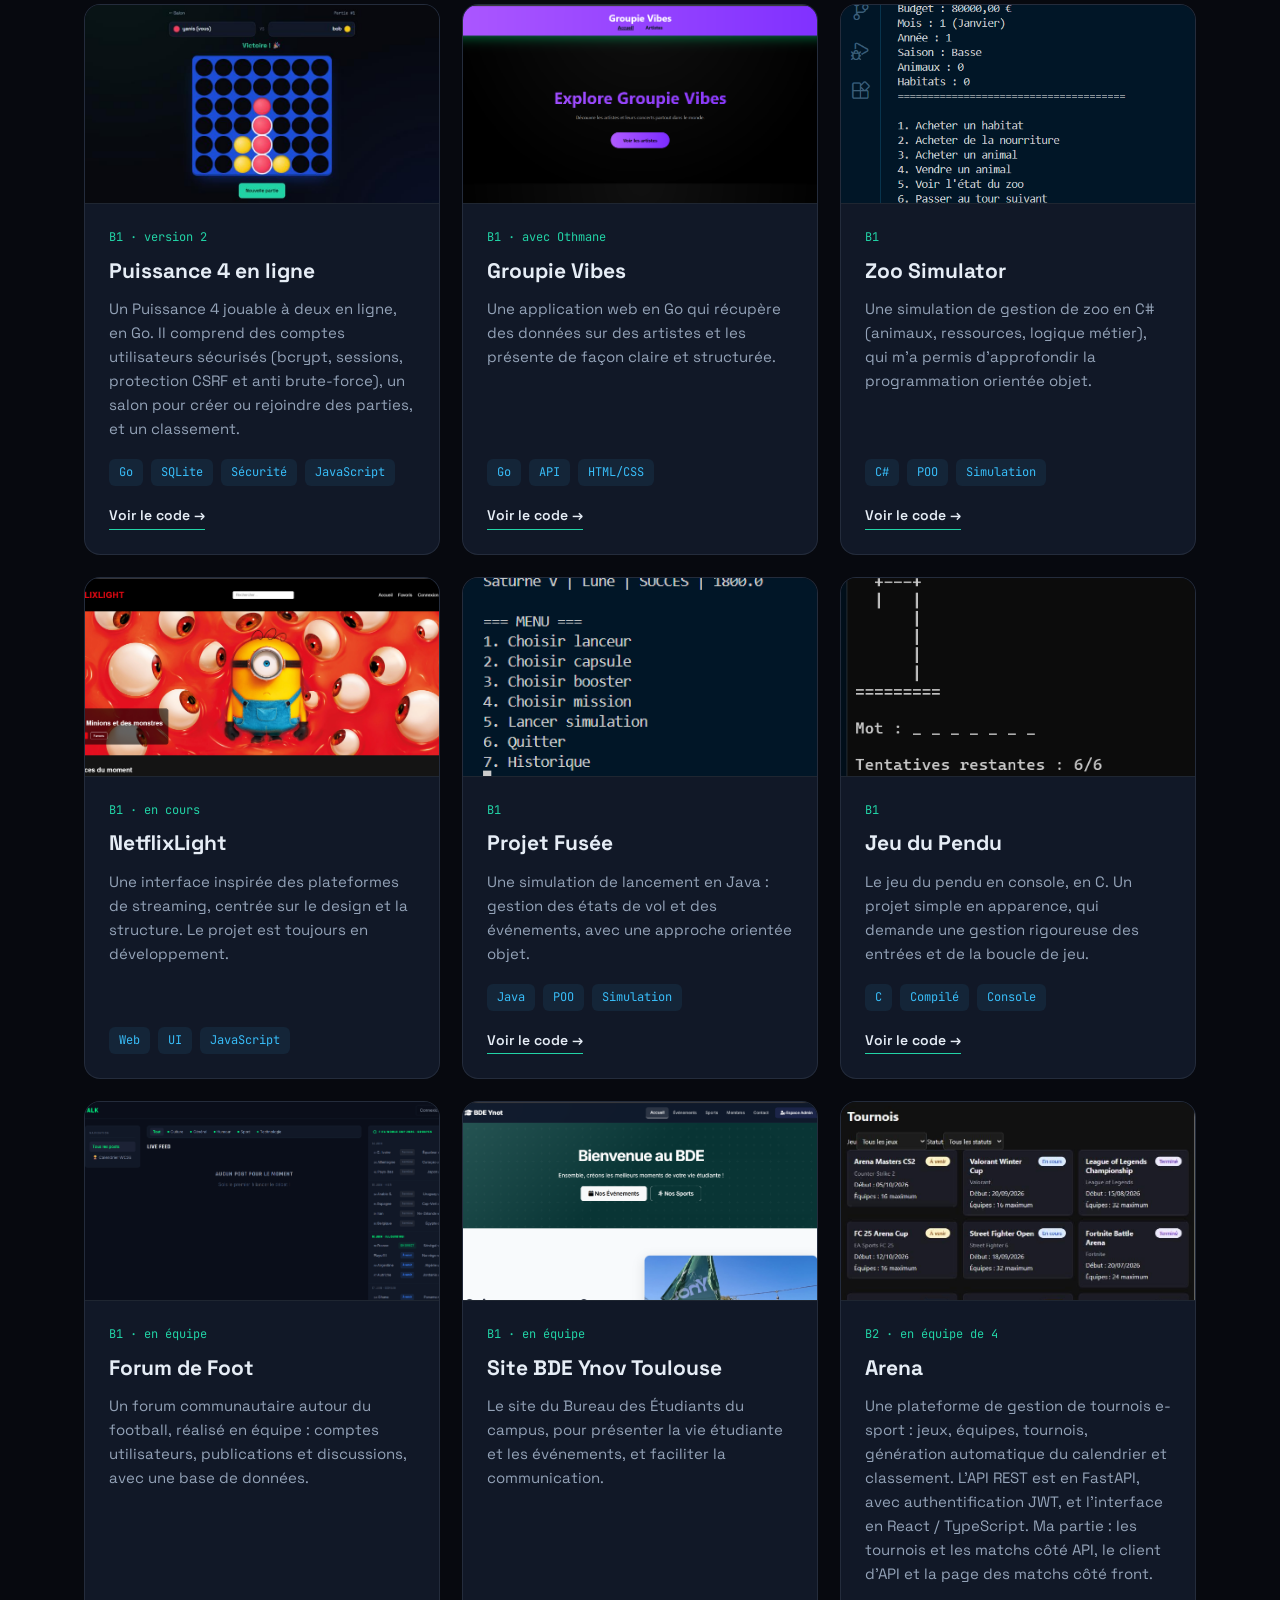
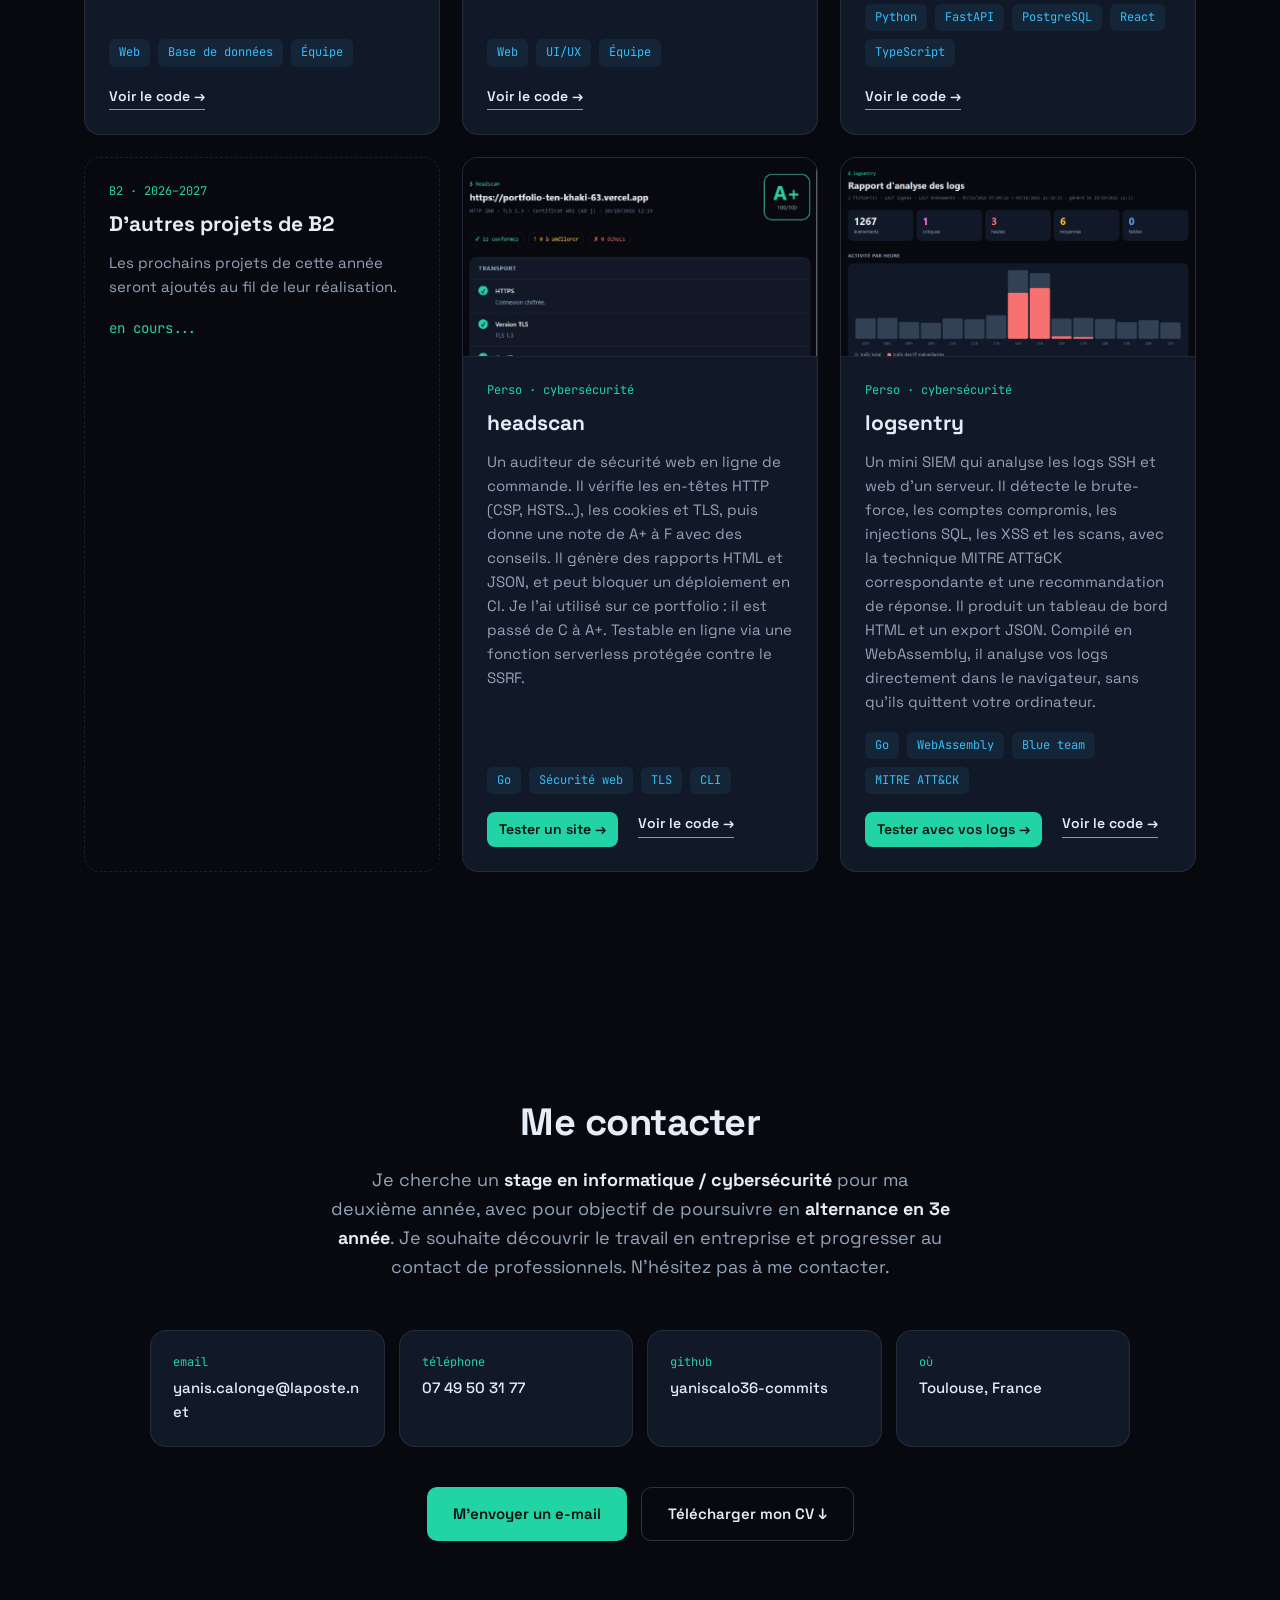
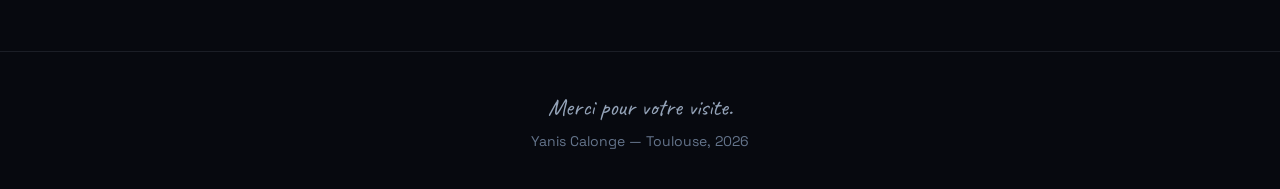
==== commit ee2e64a0: "headscan en direct : fonction serverless Go protégée contre le SSRF - api/headscan.go : GET /api/hea" ====
--- a/index.html
+++ b/index.html
@@ -349,10 +349,10 @@
           <div class="project-body">
             <span class="project-year">Perso · cybersécurité</span>
             <h3>headscan</h3>
-            <p>Un auditeur de sécurité web en ligne de commande. Il vérifie les en-têtes HTTP (CSP, HSTS…), les cookies et TLS, puis donne une note de A+ à F avec des conseils. Il génère des rapports HTML et JSON, et peut bloquer un déploiement en CI. Je l'ai utilisé sur ce portfolio : il est passé de C à A+.</p>
+            <p>Un auditeur de sécurité web en ligne de commande. Il vérifie les en-têtes HTTP (CSP, HSTS…), les cookies et TLS, puis donne une note de A+ à F avec des conseils. Il génère des rapports HTML et JSON, et peut bloquer un déploiement en CI. Je l'ai utilisé sur ce portfolio : il est passé de C à A+. Testable en ligne via une fonction serverless protégée contre le SSRF.</p>
             <ul class="tags"><li>Go</li><li>Sécurité web</li><li>TLS</li><li>CLI</li></ul>
             <div class="project-links">
-              <a href="demos/headscan.html" target="_blank" rel="noopener" class="project-link demo">Voir la démo →</a>
+              <a href="lab/headscan/" target="_blank" rel="noopener" class="project-link demo">Tester un site →</a>
               <a href="https://github.com/yaniscalo36-commits/headscan" target="_blank" rel="noopener" class="project-link">Voir le code →</a>
             </div>
           </div>
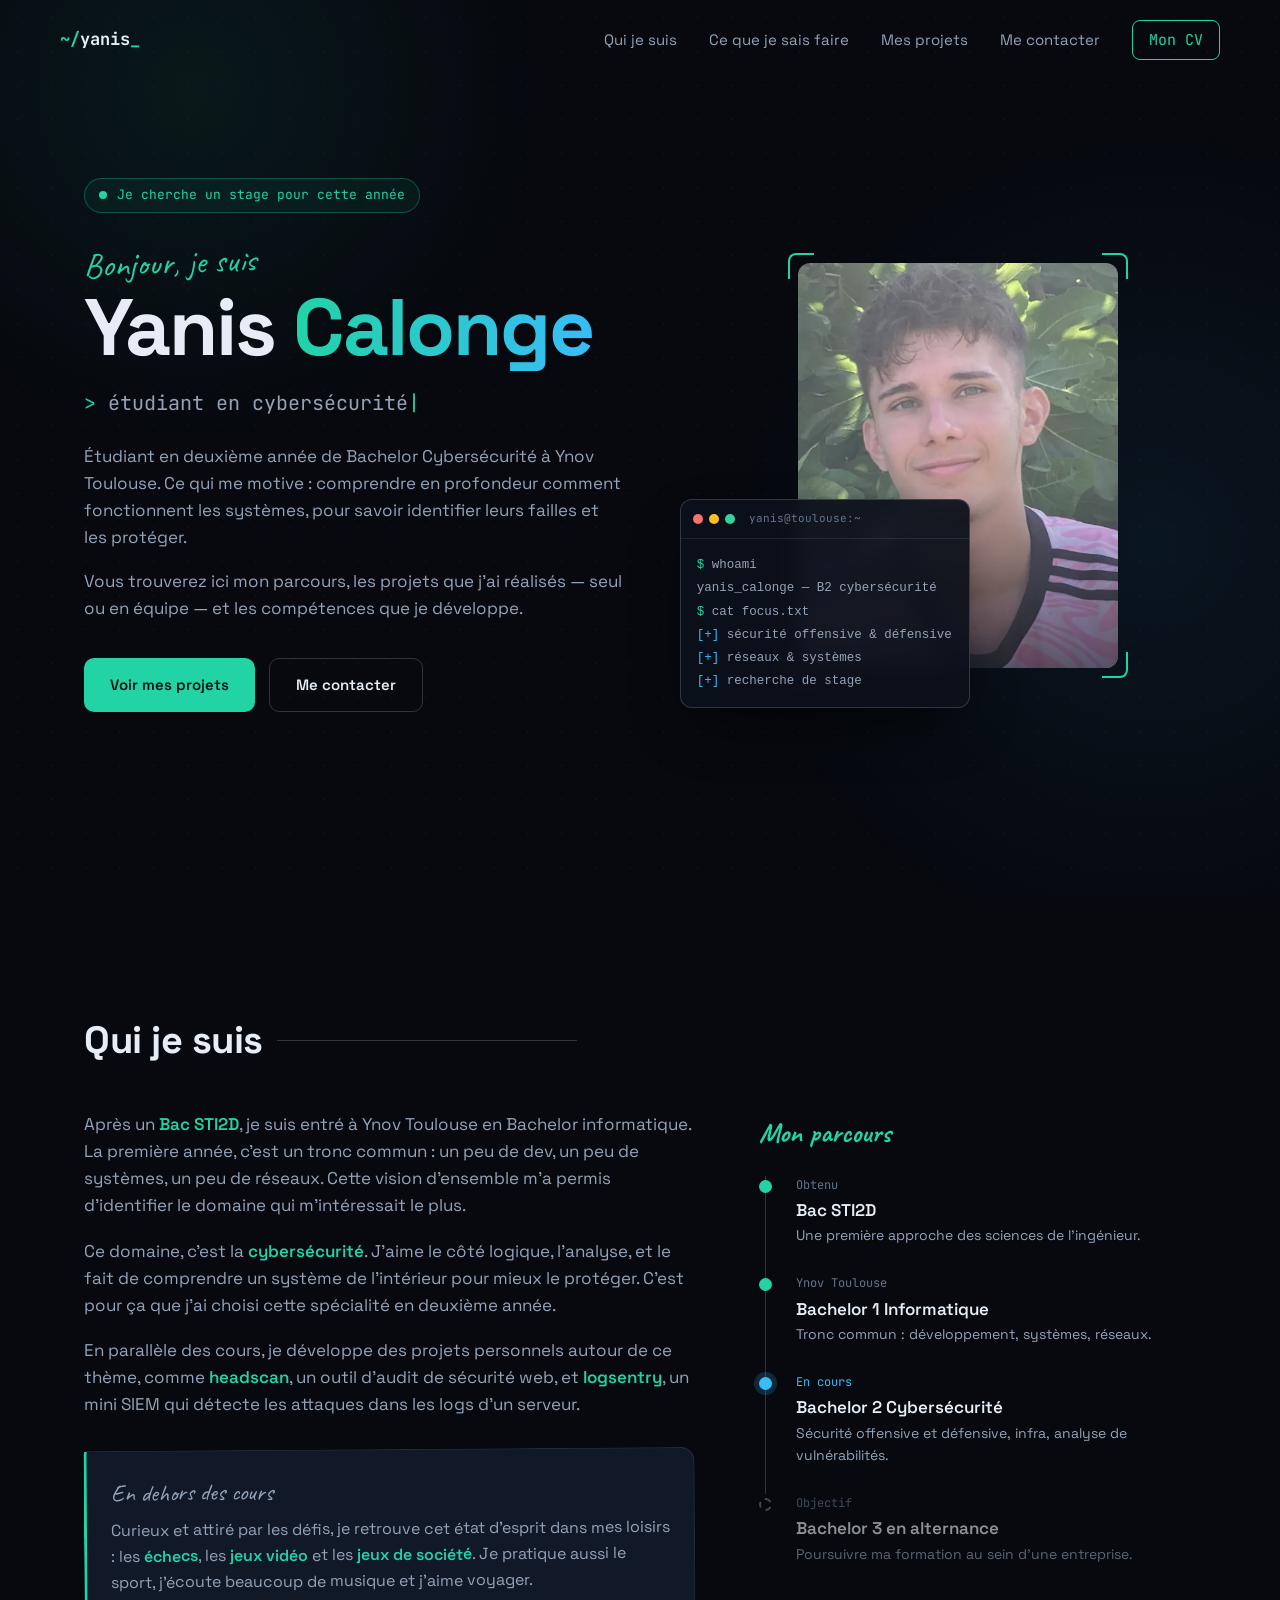
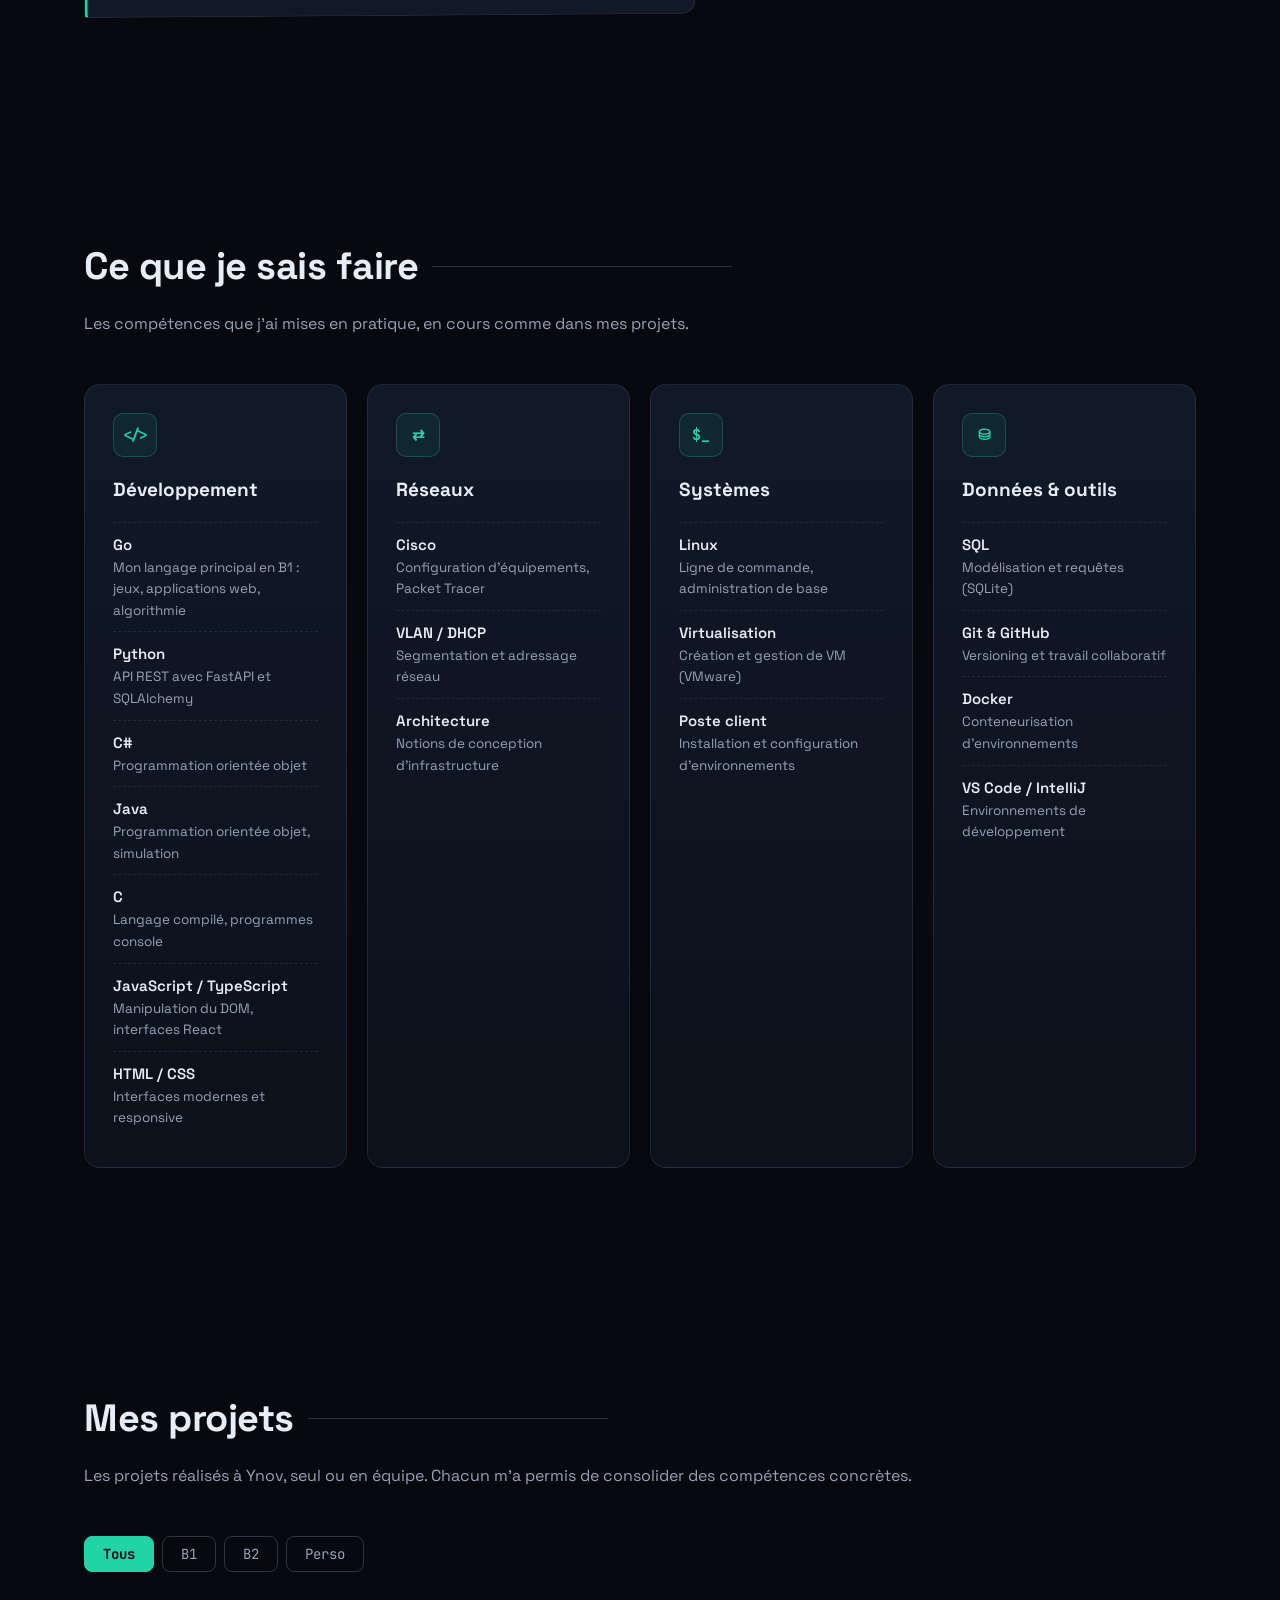
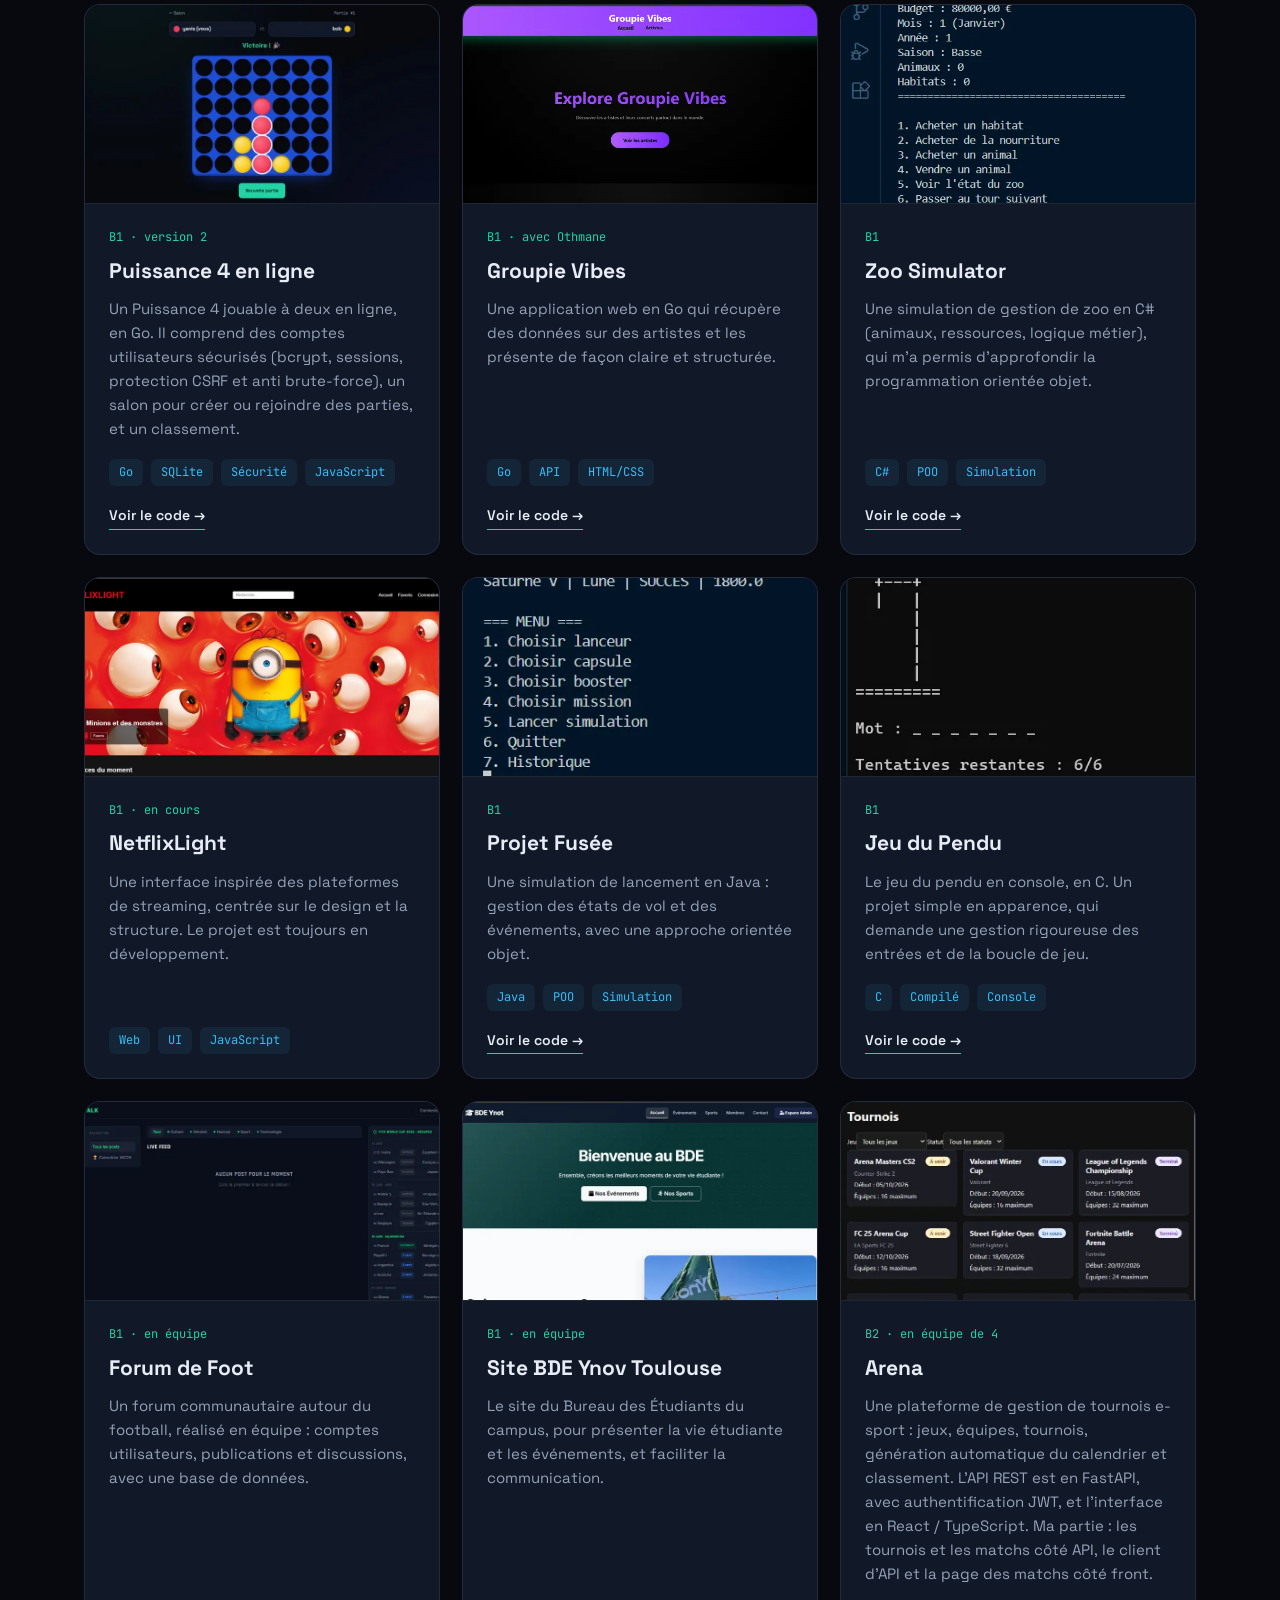
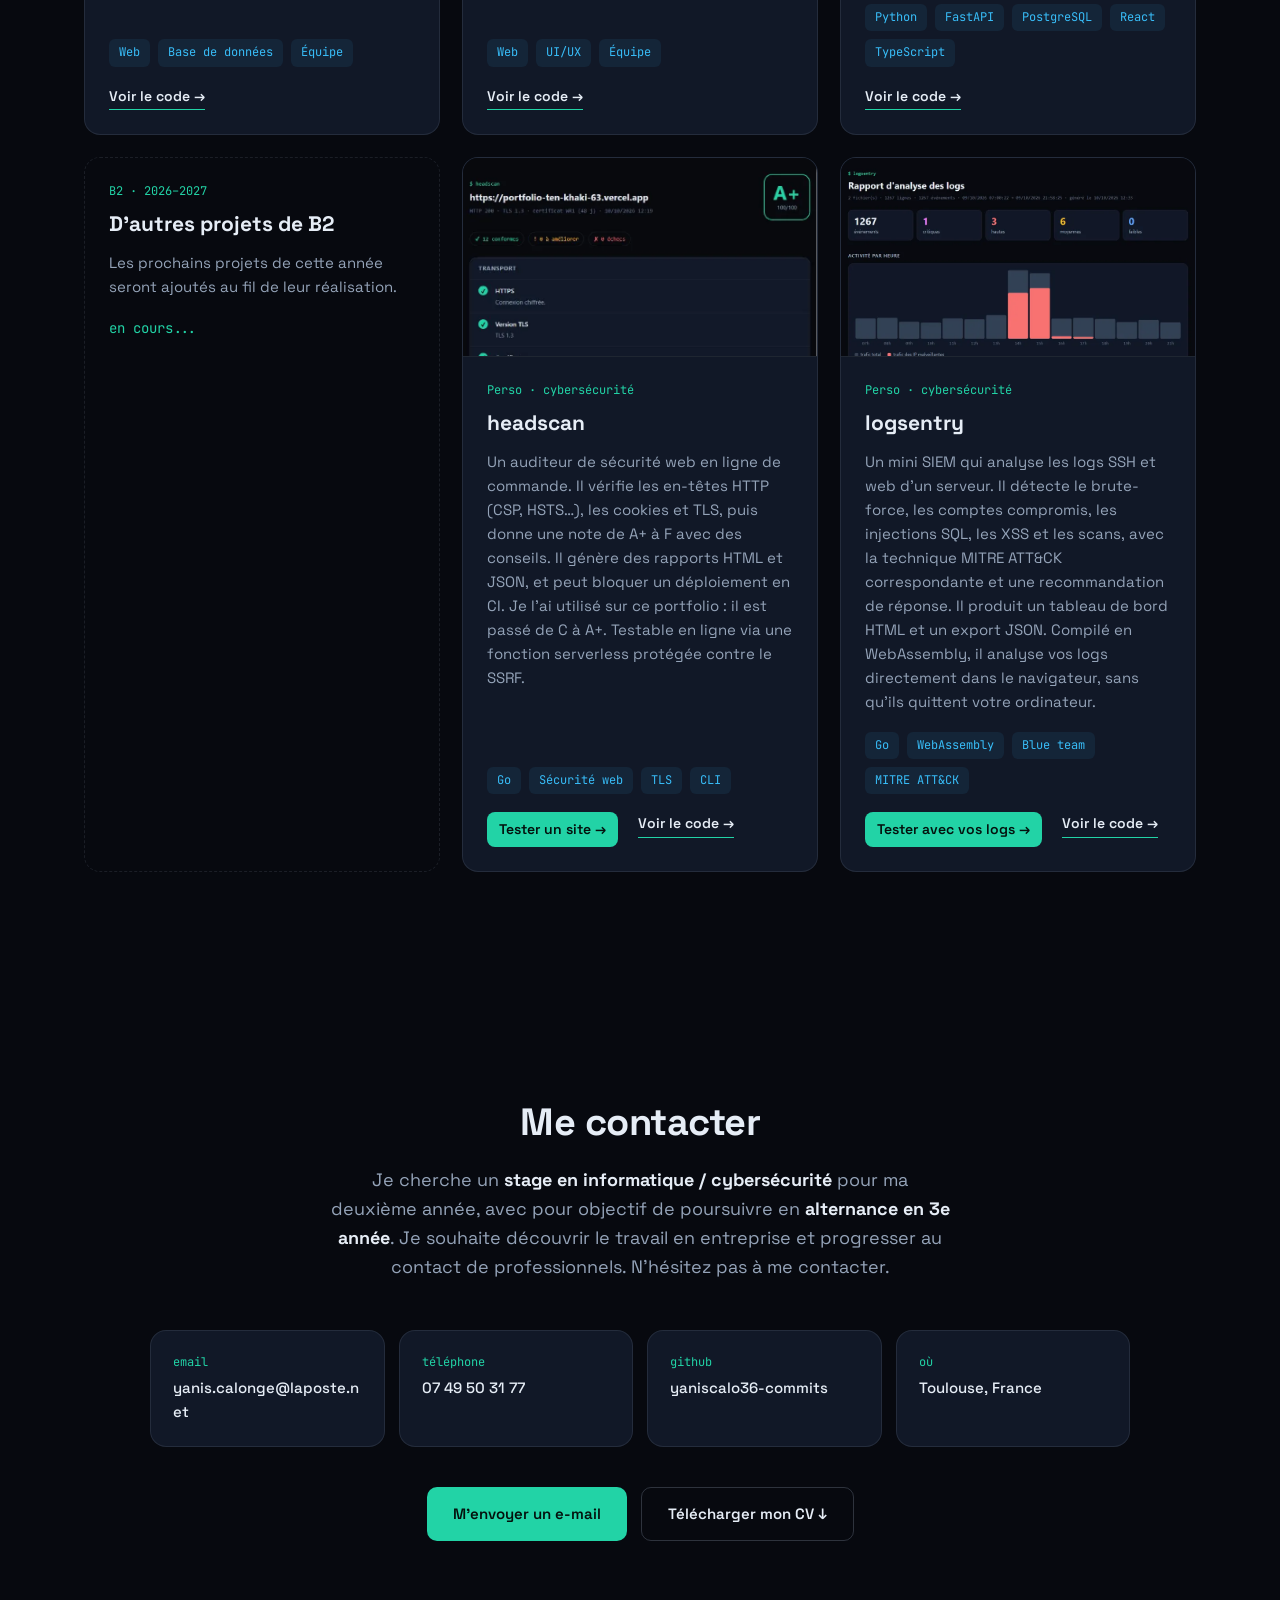
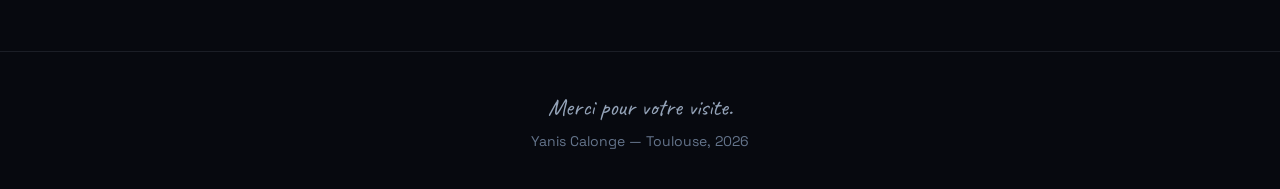
==== commit 8d60ee07: "Améliorations Vercel : performances, partage, icônes, 404, security.txt - Images en WebP redimension" ====
--- a/index.html
+++ b/index.html
@@ -3,8 +3,31 @@
 <head>
   <meta charset="UTF-8">
   <meta name="viewport" content="width=device-width, initial-scale=1.0">
-  <title>Yanis Calonge | Portfolio</title>
-  <meta name="description" content="Bonjour, je suis Yanis, étudiant en Bachelor 2 Cybersécurité à Ynov Toulouse. Voici mon parcours, mes projets et comment me contacter.">
+  <title>Yanis Calonge | Portfolio cybersécurité</title>
+  <meta name="description" content="Yanis Calonge, étudiant en Bachelor 2 Cybersécurité à Ynov Toulouse, à la recherche d'un stage. Projets : headscan (audit de sécurité web), logsentry (mini SIEM), applications en Go.">
+  <meta name="author" content="Yanis Calonge">
+  <meta name="theme-color" content="#07090f">
+  <link rel="canonical" href="https://portfolio-ten-khaki-63.vercel.app/">
+
+  <!-- Aperçu lors du partage du lien (LinkedIn, Discord, e-mail…) -->
+  <meta property="og:type" content="profile">
+  <meta property="og:site_name" content="Yanis Calonge">
+  <meta property="og:locale" content="fr_FR">
+  <meta property="og:title" content="Yanis Calonge · Étudiant en cybersécurité">
+  <meta property="og:description" content="Bachelor 2 Cybersécurité à Ynov Toulouse, à la recherche d'un stage. Projets testables en ligne : headscan (audit de sécurité web) et logsentry (mini SIEM).">
+  <meta property="og:url" content="https://portfolio-ten-khaki-63.vercel.app/">
+  <meta property="og:image" content="https://portfolio-ten-khaki-63.vercel.app/og-image.jpg">
+  <meta property="og:image:width" content="1200">
+  <meta property="og:image:height" content="630">
+  <meta property="og:image:alt" content="Yanis Calonge, étudiant en cybersécurité à Ynov Toulouse">
+  <meta property="profile:first_name" content="Yanis">
+  <meta property="profile:last_name" content="Calonge">
+  <meta name="twitter:card" content="summary_large_image">
+
+  <link rel="icon" href="/favicon.ico" sizes="48x48">
+  <link rel="icon" href="/favicon.svg" type="image/svg+xml">
+  <link rel="apple-touch-icon" href="/apple-touch-icon.png">
+
   <link rel="preconnect" href="https://fonts.googleapis.com">
   <link rel="preconnect" href="https://fonts.gstatic.com" crossorigin>
   <link href="https://fonts.googleapis.com/css2?family=Caveat:wght@500;700&family=JetBrains+Mono:wght@400;500;700&family=Space+Grotesk:wght@400;500;600;700&display=swap" rel="stylesheet">
@@ -62,7 +85,7 @@
 
       <div class="hero-visual">
         <div class="photo-frame">
-          <img src="images/profile.png" alt="Photo de Yanis Calonge">
+          <img src="images/profile.webp" width="492" height="782" alt="Photo de Yanis Calonge">
           <span class="corner tl"></span><span class="corner tr"></span>
           <span class="corner bl"></span><span class="corner br"></span>
         </div>
@@ -228,7 +251,7 @@
 
         <!-- PUISSANCE 4 -->
         <article class="project-card" data-cat="b1">
-          <div class="project-thumb"><img src="images/puissance4.png" alt="Capture d'une partie de Puissance 4 en ligne" loading="lazy"></div>
+          <div class="project-thumb"><img src="images/puissance4.webp" width="800" height="450" alt="Capture d'une partie de Puissance 4 en ligne" loading="lazy"></div>
           <div class="project-body">
             <span class="project-year">B1 · version 2</span>
             <h3>Puissance 4 en ligne</h3>
@@ -240,7 +263,7 @@
 
         <!-- GROUPIE VIBES -->
         <article class="project-card" data-cat="b1">
-          <div class="project-thumb"><img src="images/groupievibes.png" alt="Capture de Groupie Vibes" loading="lazy"></div>
+          <div class="project-thumb"><img src="images/groupievibes.webp" width="900" height="393" alt="Capture de Groupie Vibes" loading="lazy"></div>
           <div class="project-body">
             <span class="project-year">B1 · avec Othmane</span>
             <h3>Groupie Vibes</h3>
@@ -252,7 +275,7 @@
 
         <!-- ZOO -->
         <article class="project-card" data-cat="b1">
-          <div class="project-thumb"><img src="images/zoo.png" alt="Capture de Zoo Simulator" loading="lazy"></div>
+          <div class="project-thumb"><img src="images/zoo.webp" width="532" height="670" alt="Capture de Zoo Simulator" loading="lazy"></div>
           <div class="project-body">
             <span class="project-year">B1</span>
             <h3>Zoo Simulator</h3>
@@ -264,7 +287,7 @@
 
         <!-- NETFLIXLIGHT -->
         <article class="project-card" data-cat="b1">
-          <div class="project-thumb"><img src="images/netflixlight.png" alt="Capture de NetflixLight" loading="lazy"></div>
+          <div class="project-thumb"><img src="images/netflixlight.webp" width="900" height="433" alt="Capture de NetflixLight" loading="lazy"></div>
           <div class="project-body">
             <span class="project-year">B1 · en cours</span>
             <h3>NetflixLight</h3>
@@ -275,7 +298,7 @@
 
         <!-- FUSEE JAVA -->
         <article class="project-card" data-cat="b1">
-          <div class="project-thumb"><img src="images/rocket.png" alt="Illustration du projet Fusée" loading="lazy"></div>
+          <div class="project-thumb"><img src="images/rocket.webp" width="388" height="287" alt="Illustration du projet Fusée" loading="lazy"></div>
           <div class="project-body">
             <span class="project-year">B1</span>
             <h3>Projet Fusée</h3>
@@ -287,7 +310,7 @@
 
         <!-- PENDU C -->
         <article class="project-card" data-cat="b1">
-          <div class="project-thumb"><img src="images/pendu.png" alt="Capture du jeu du Pendu" loading="lazy"></div>
+          <div class="project-thumb"><img src="images/pendu.webp" width="447" height="398" alt="Capture du jeu du Pendu" loading="lazy"></div>
           <div class="project-body">
             <span class="project-year">B1</span>
             <h3>Jeu du Pendu</h3>
@@ -299,7 +322,7 @@
 
         <!-- FORUM FOOT -->
         <article class="project-card" data-cat="b1">
-          <div class="project-thumb"><img src="images/forum-foot.png" alt="Capture du forum de foot" loading="lazy"></div>
+          <div class="project-thumb"><img src="images/forum-foot.webp" width="900" height="417" alt="Capture du forum de foot" loading="lazy"></div>
           <div class="project-body">
             <span class="project-year">B1 · en équipe</span>
             <h3>Forum de Foot</h3>
@@ -311,7 +334,7 @@
 
         <!-- BDE YNOV -->
         <article class="project-card" data-cat="b1">
-          <div class="project-thumb"><img src="images/bde-ynov.png" alt="Capture du site du BDE Ynov" loading="lazy"></div>
+          <div class="project-thumb"><img src="images/bde-ynov.webp" width="900" height="434" alt="Capture du site du BDE Ynov" loading="lazy"></div>
           <div class="project-body">
             <span class="project-year">B1 · en équipe</span>
             <h3>Site BDE Ynov Toulouse</h3>
@@ -323,7 +346,7 @@
 
         <!-- ARENA -->
         <article class="project-card" data-cat="b2">
-          <div class="project-thumb"><img src="images/arena.png" alt="Page des tournois de la plateforme Arena" loading="lazy"></div>
+          <div class="project-thumb"><img src="images/arena.webp" width="784" height="441" alt="Page des tournois de la plateforme Arena" loading="lazy"></div>
           <div class="project-body">
             <span class="project-year">B2 · en équipe de 4</span>
             <h3>Arena</h3>
@@ -345,7 +368,7 @@
 
         <!-- HEADSCAN -->
         <article class="project-card" data-cat="perso">
-          <div class="project-thumb"><img src="images/headscan.png" alt="Rapport headscan : note A+ pour le portfolio" loading="lazy"></div>
+          <div class="project-thumb"><img src="images/headscan.webp" width="784" height="441" alt="Rapport headscan : note A+ pour le portfolio" loading="lazy"></div>
           <div class="project-body">
             <span class="project-year">Perso · cybersécurité</span>
             <h3>headscan</h3>
@@ -360,7 +383,7 @@
 
         <!-- LOGSENTRY -->
         <article class="project-card" data-cat="perso">
-          <div class="project-thumb"><img src="images/logsentry.png" alt="Tableau de bord logsentry : alertes et chronologie des attaques" loading="lazy"></div>
+          <div class="project-thumb"><img src="images/logsentry.webp" width="900" height="507" alt="Tableau de bord logsentry : alertes et chronologie des attaques" loading="lazy"></div>
           <div class="project-body">
             <span class="project-year">Perso · cybersécurité</span>
             <h3>logsentry</h3>
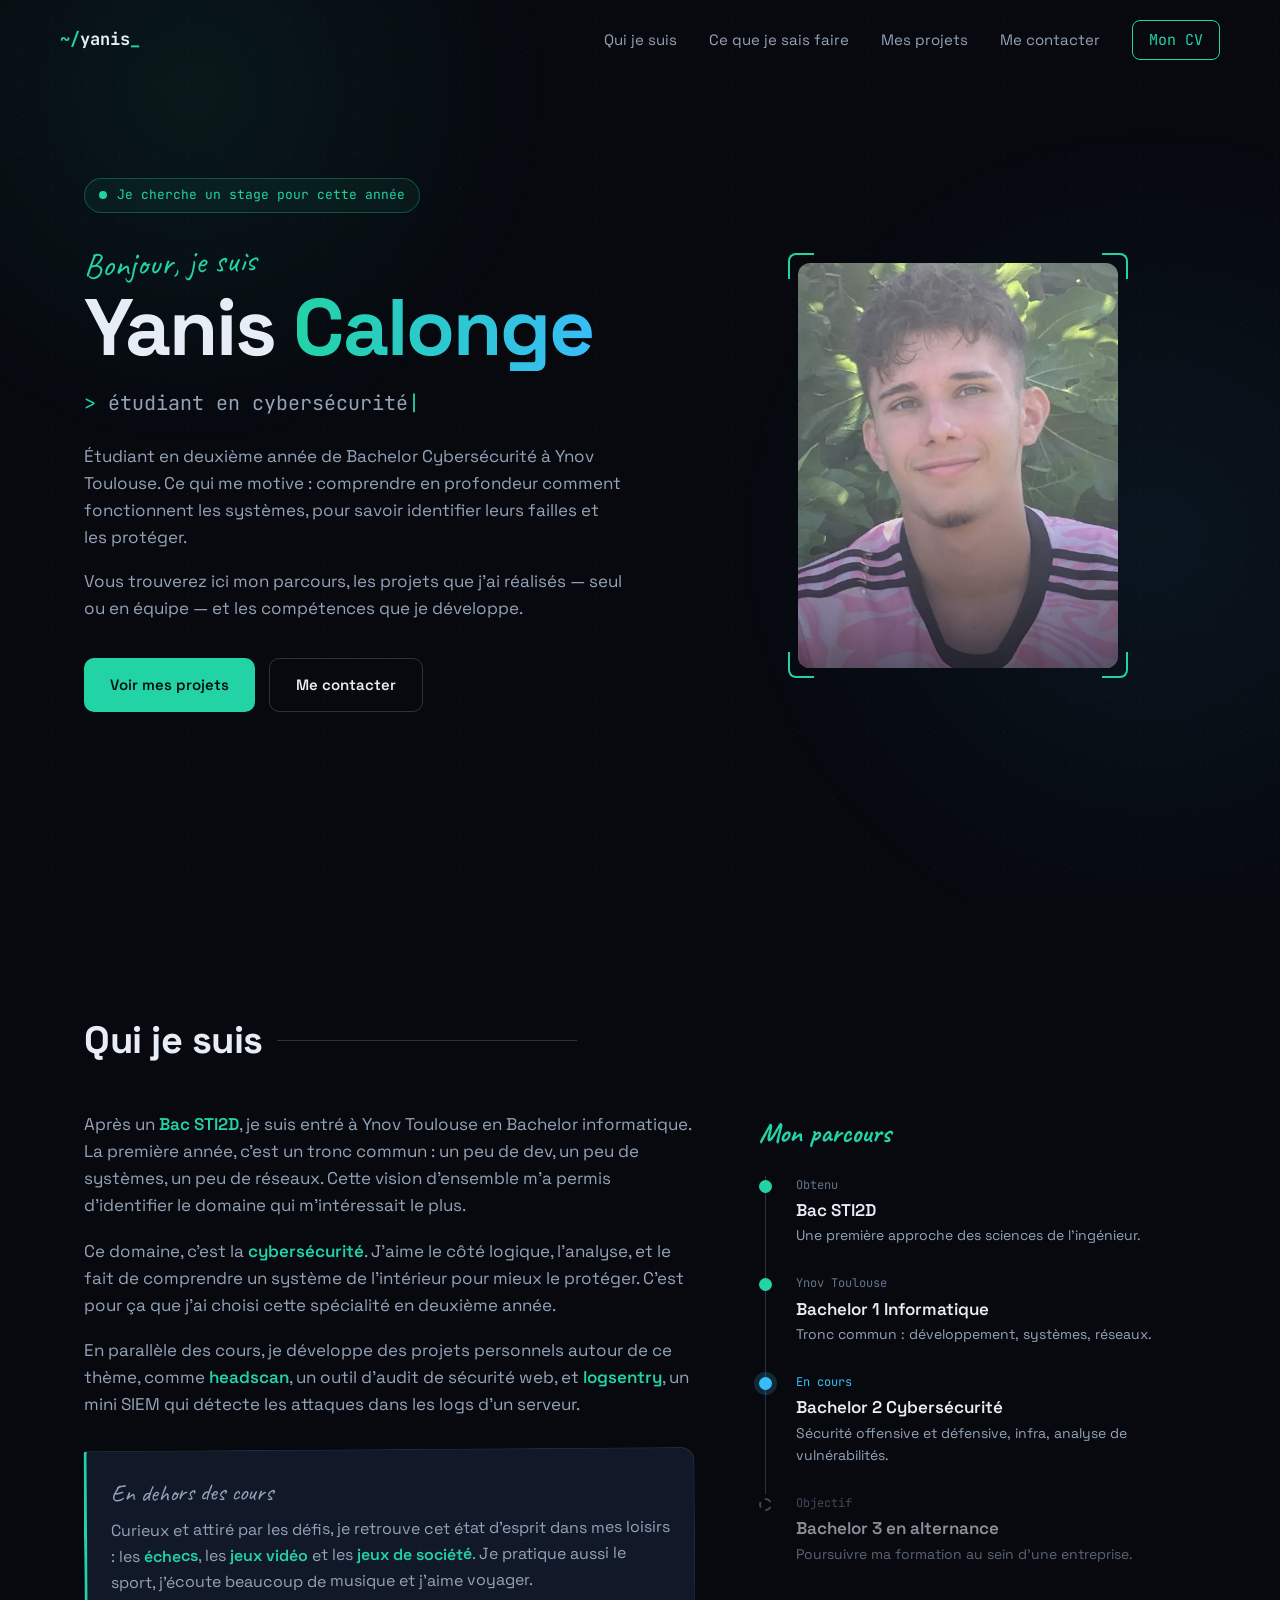
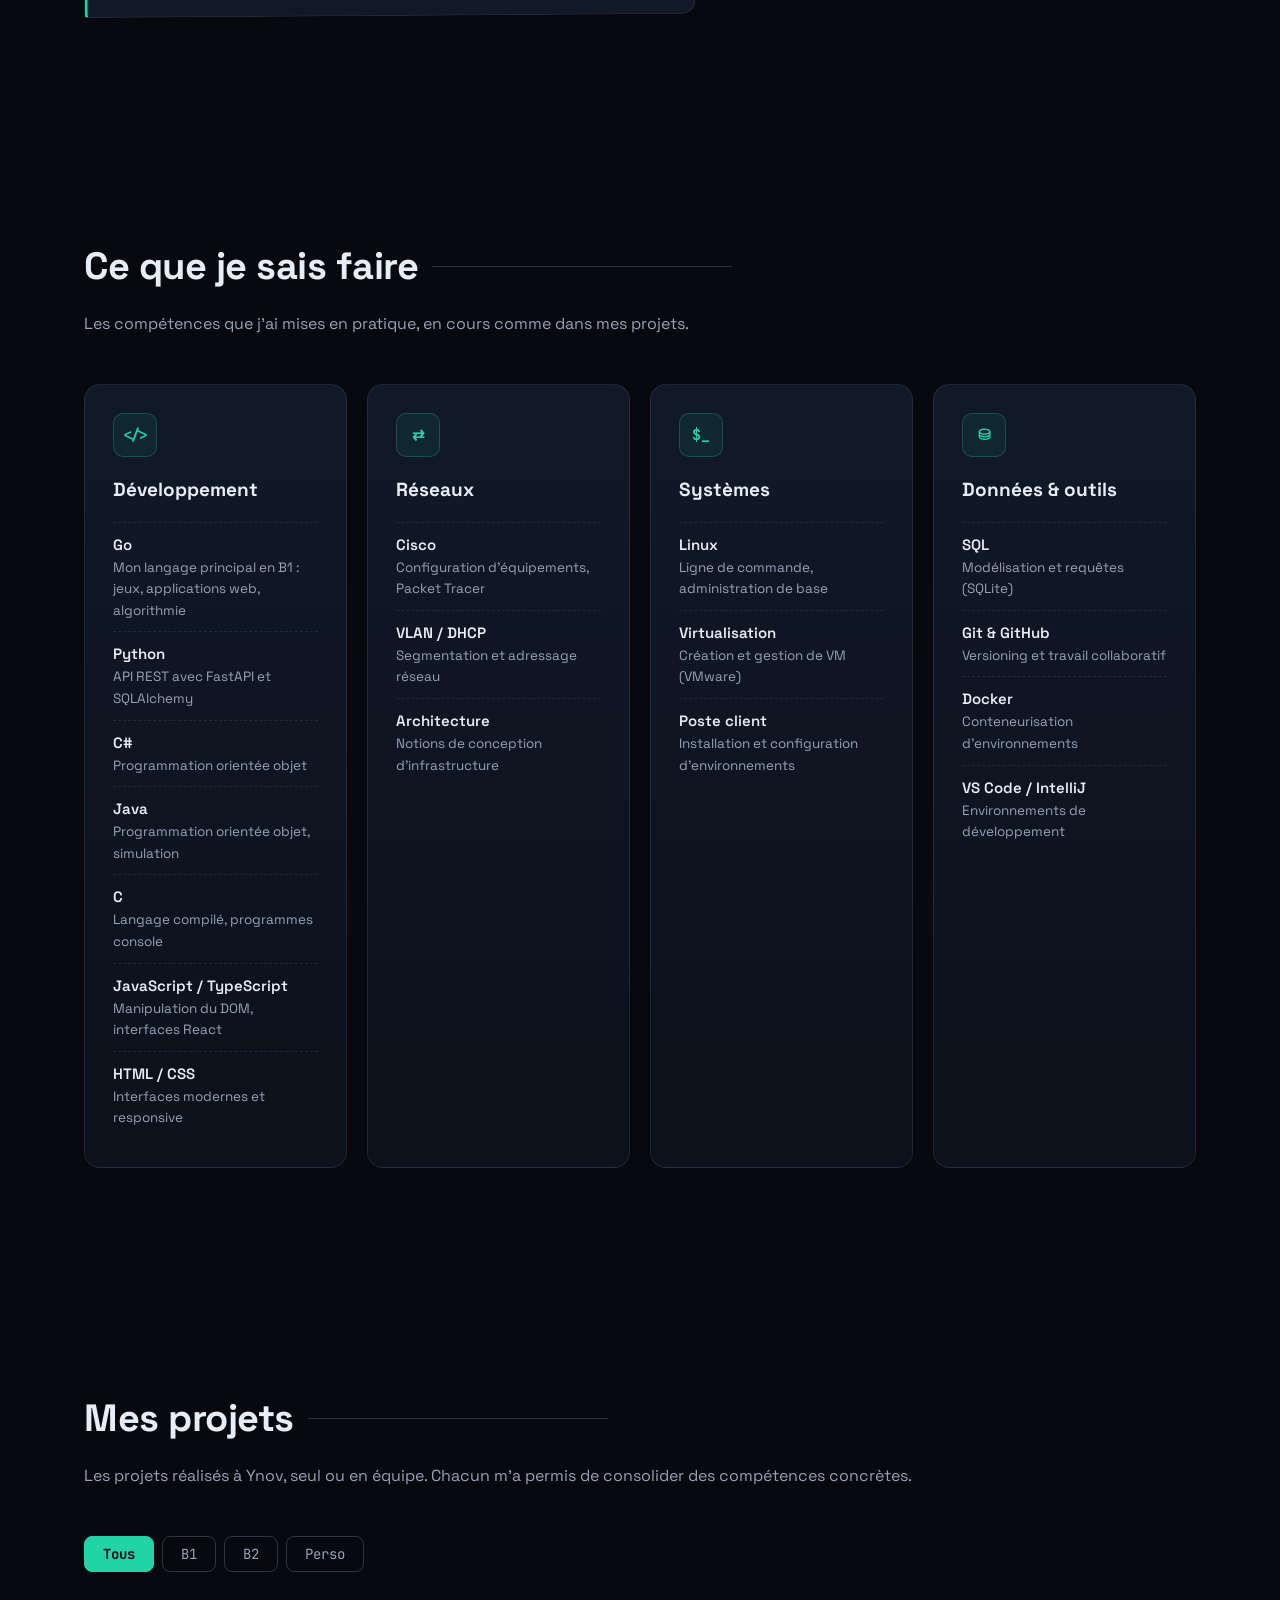
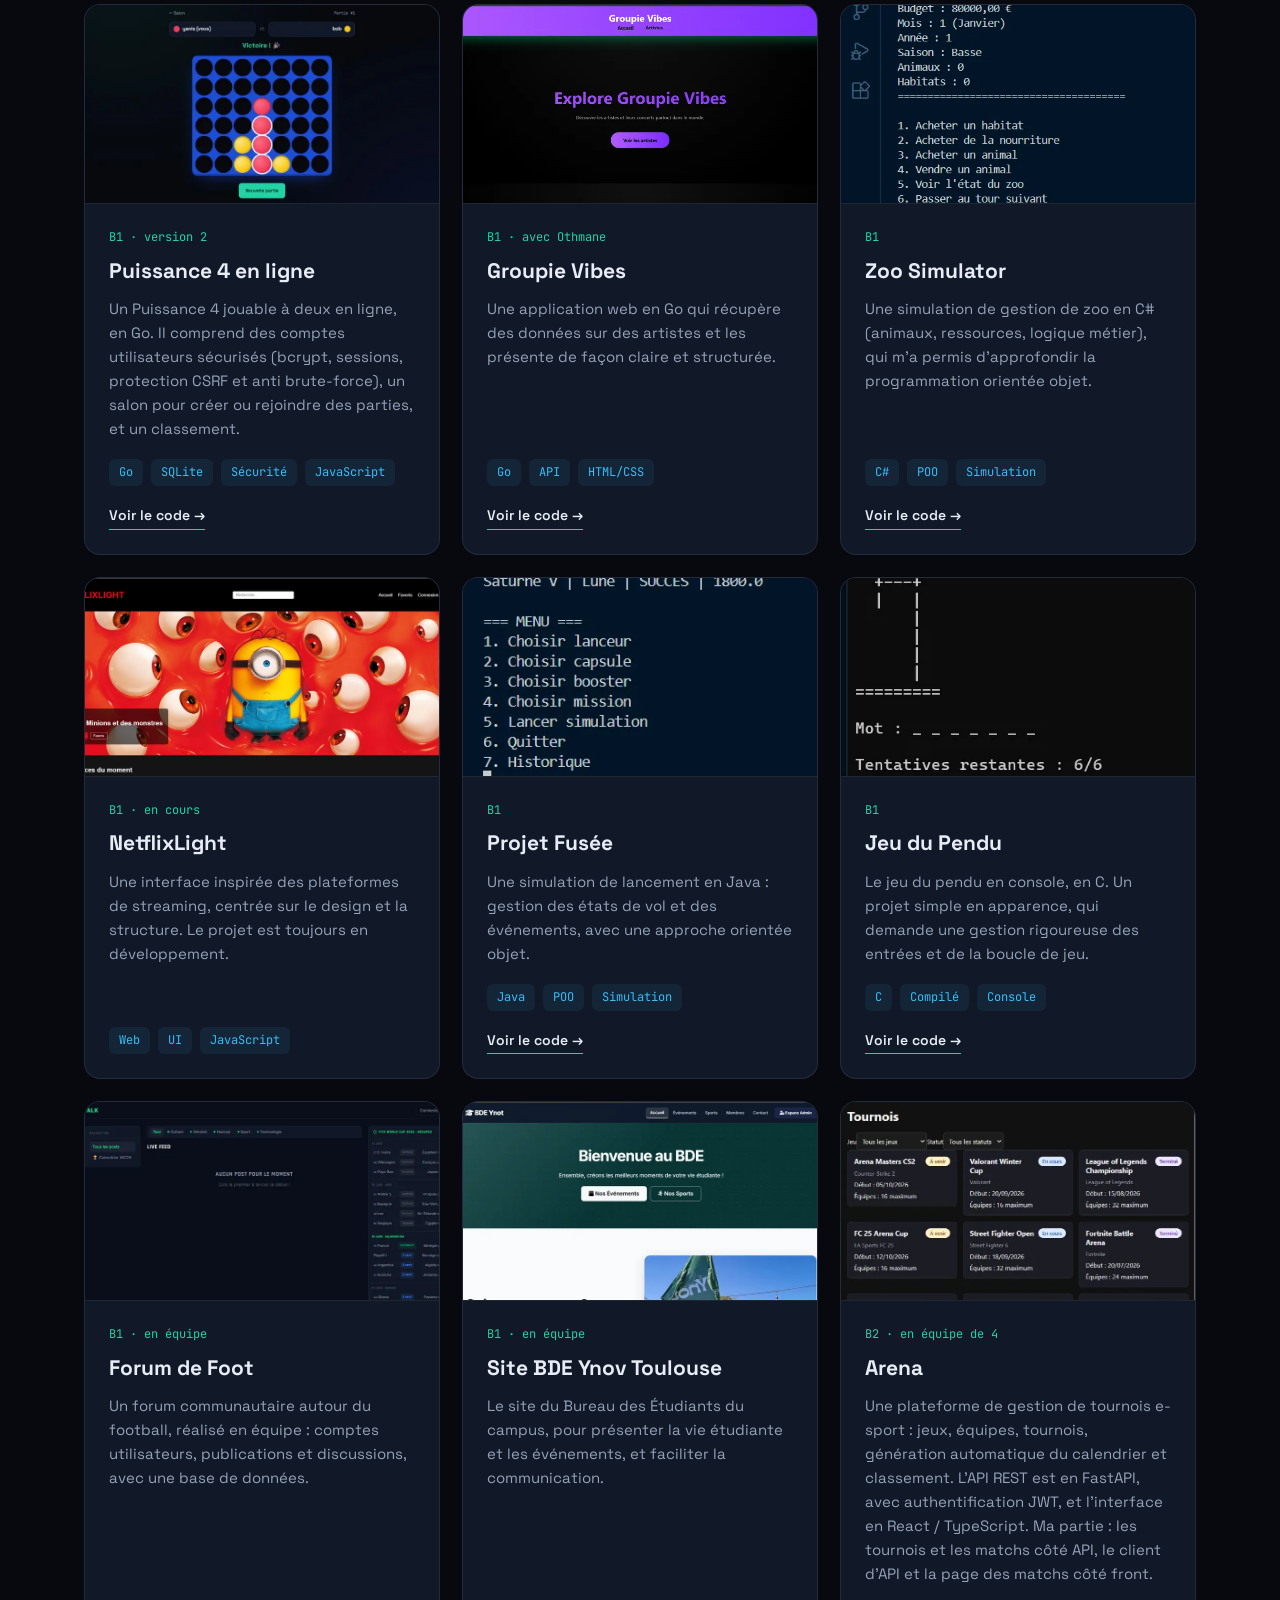
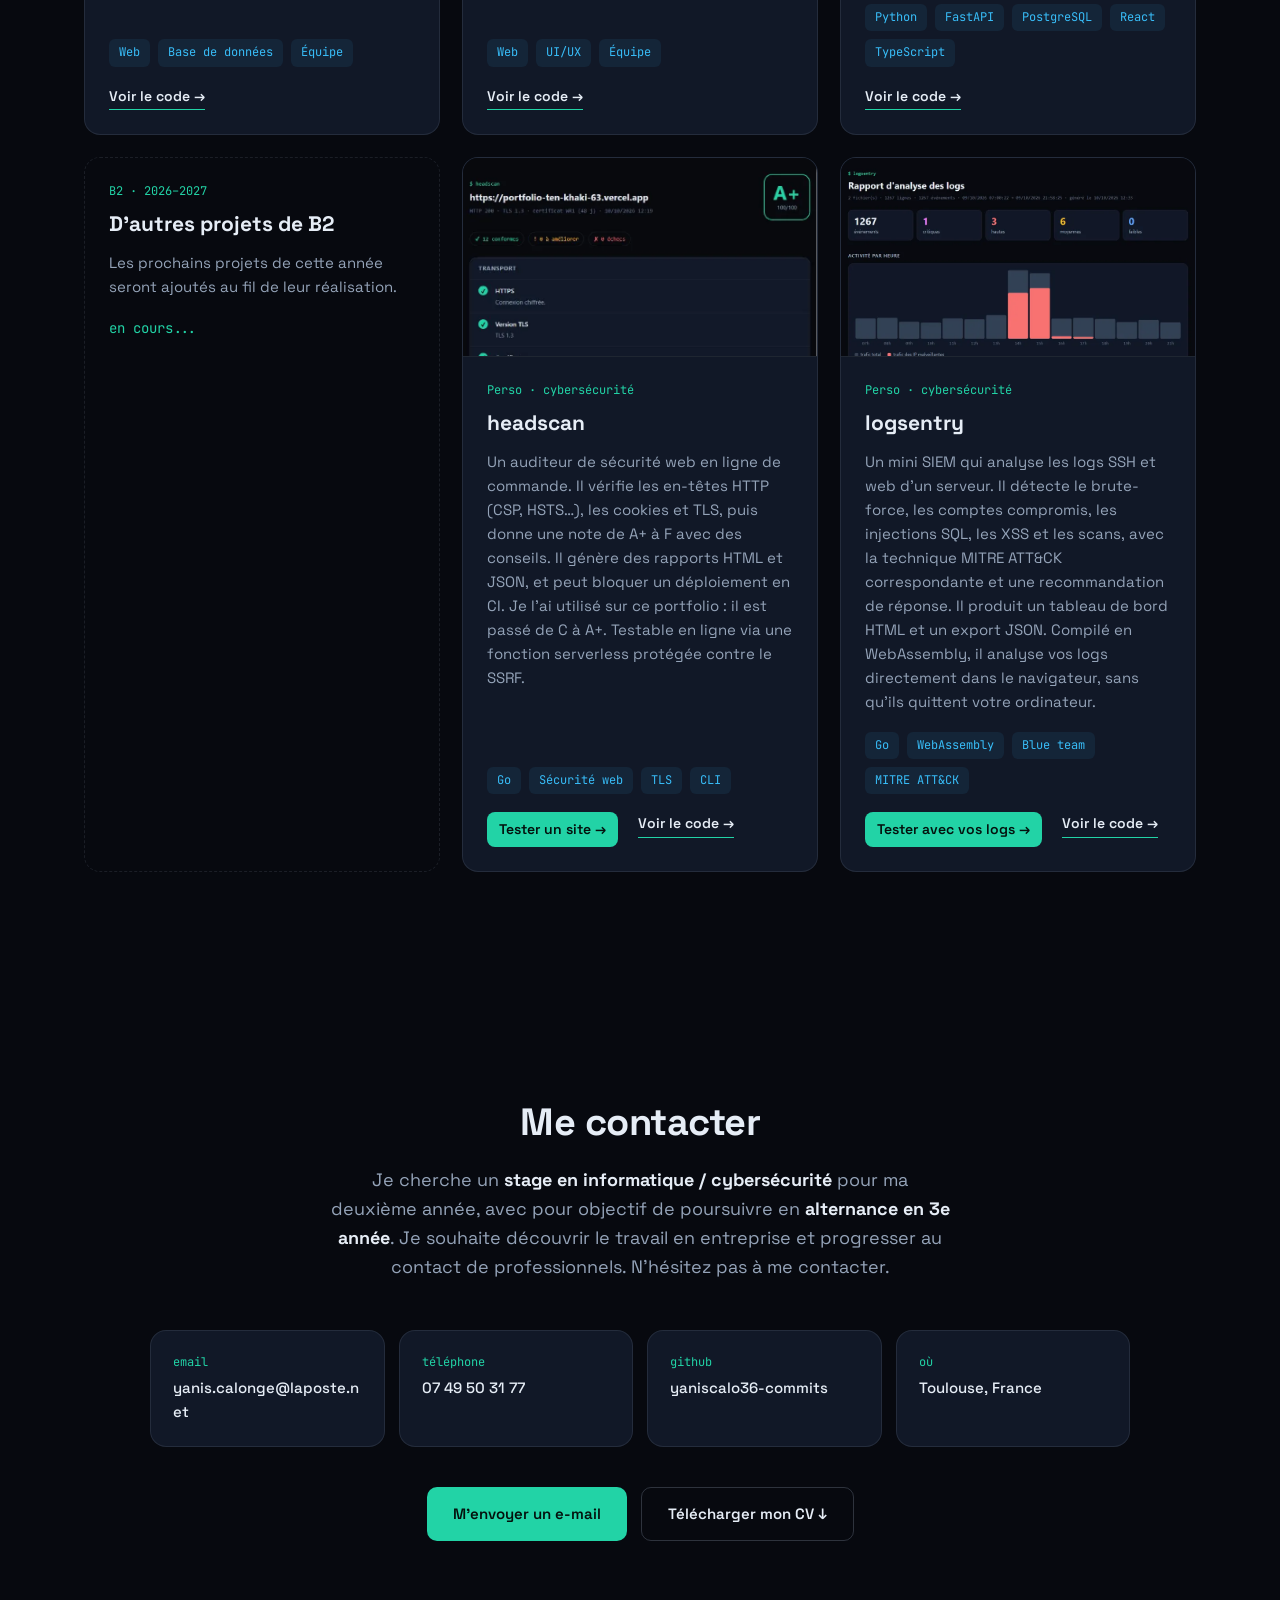
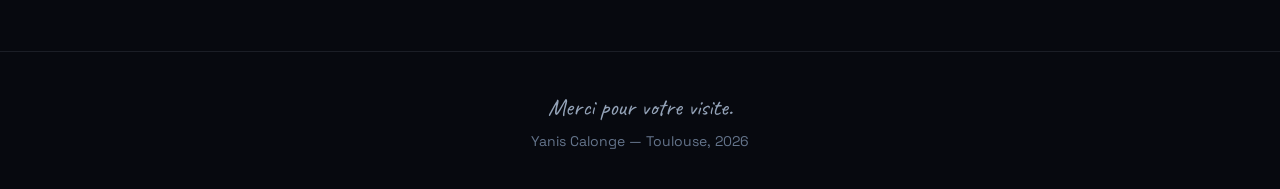
==== commit f1361964: "Retrait du terminal décoratif de la page d'accueil Co-Authored-By: Claude Opus 5.5 <noreply@anthropi" ====
--- a/index.html
+++ b/index.html
@@ -88,19 +88,6 @@
           <img src="images/profile.webp" width="492" height="782" alt="Photo de Yanis Calonge">
           <span class="corner tl"></span><span class="corner tr"></span>
           <span class="corner bl"></span><span class="corner br"></span>
-        </div>
-
-        <div class="terminal" aria-hidden="true">
-          <div class="terminal-bar">
-            <span></span><span></span><span></span>
-            <p>yanis@toulouse:~</p>
-          </div>
-          <pre><code><span class="t-prompt">$</span> whoami
-yanis_calonge — B2 cybersécurité
-<span class="t-prompt">$</span> cat focus.txt
-<span class="t-accent">[+]</span> sécurité offensive &amp; défensive
-<span class="t-accent">[+]</span> réseaux &amp; systèmes
-<span class="t-accent">[+]</span> recherche de stage</code></pre>
         </div>
       </div>
     </section>
--- a/style.css
+++ b/style.css
@@ -291,41 +291,6 @@
 .corner.bl { bottom: 0; left: 0; border-right: 0; border-top: 0; border-bottom-left-radius: 8px; }
 .corner.br { bottom: 0; right: 0; border-left: 0; border-top: 0; border-bottom-right-radius: 8px; }
 
-.terminal {
-  position: absolute;
-  left: -40px;
-  bottom: -30px;
-  width: 290px;
-  background: rgba(12, 17, 27, 0.92);
-  backdrop-filter: blur(10px);
-  border: 1px solid var(--border-strong);
-  border-radius: 12px;
-  box-shadow: 0 24px 60px -20px rgba(0, 0, 0, 0.8);
-  overflow: hidden;
-  z-index: 2;
-}
-.terminal-bar {
-  display: flex;
-  align-items: center;
-  gap: 6px;
-  padding: 10px 12px;
-  border-bottom: 1px solid var(--border);
-}
-.terminal-bar span { width: 10px; height: 10px; border-radius: 50%; background: #334155; }
-.terminal-bar span:nth-child(1) { background: #f87171; }
-.terminal-bar span:nth-child(2) { background: #fbbf24; }
-.terminal-bar span:nth-child(3) { background: #34d399; }
-.terminal-bar p { margin-left: 8px; font-family: var(--mono); font-size: 11px; color: var(--text-faint); }
-.terminal pre {
-  padding: 14px 16px;
-  font-family: var(--mono);
-  font-size: 12.5px;
-  line-height: 1.7;
-  color: var(--text-dim);
-  white-space: pre-wrap;
-}
-.t-prompt { color: var(--accent); }
-.t-accent { color: var(--accent-2); }
 
 /* ===== ABOUT ===== */
 .about-grid {
@@ -656,7 +621,6 @@
   .hero { grid-template-columns: 1fr; gap: 70px; padding-top: 120px; min-height: auto; }
   .hero-visual { order: -1; margin: 0 auto 30px; }
   .photo-frame { width: 260px; }
-  .terminal { left: auto; right: -30px; bottom: -40px; width: 250px; }
   .about-grid { grid-template-columns: 1fr; gap: 48px; }
   .photo-note { display: none; }
 }
@@ -687,7 +651,6 @@
 }
 
 @media (max-width: 480px) {
-  .terminal { display: none; }
   .hero-visual { margin-bottom: 0; }
 }
 
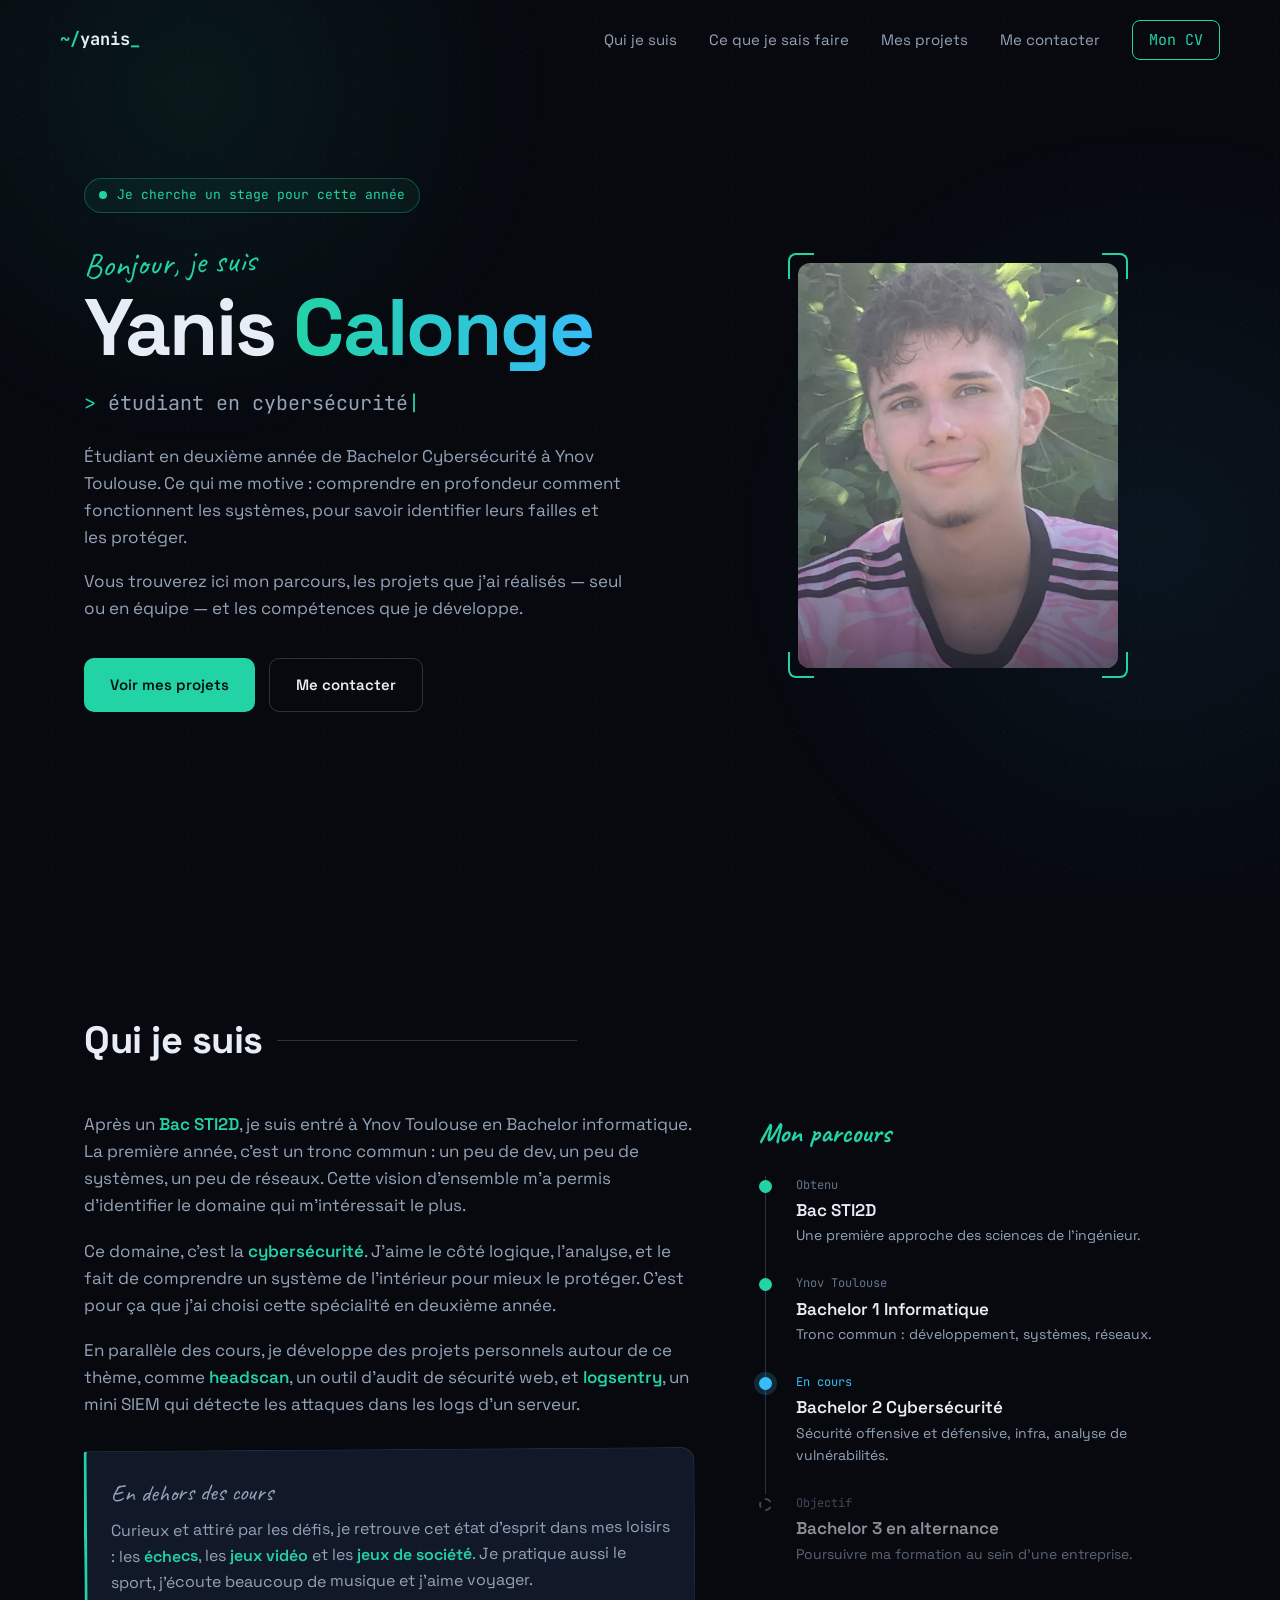
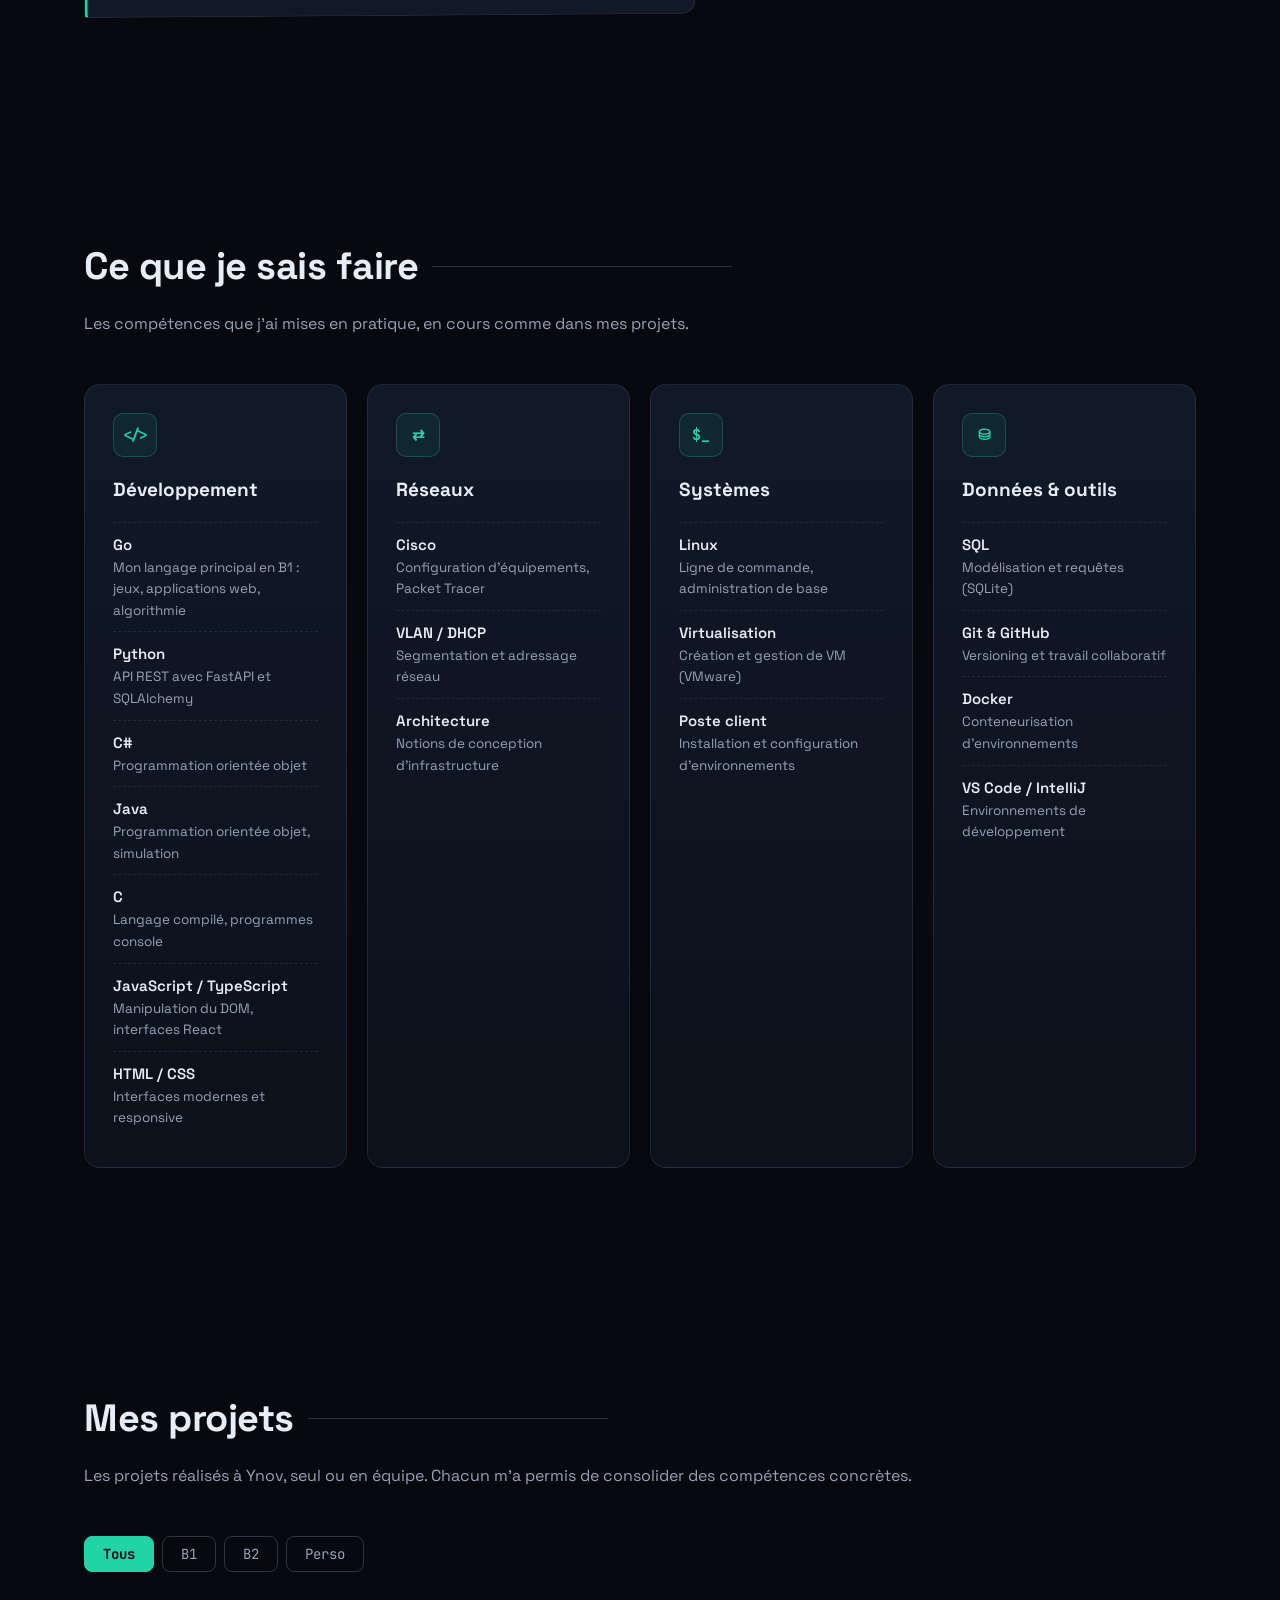
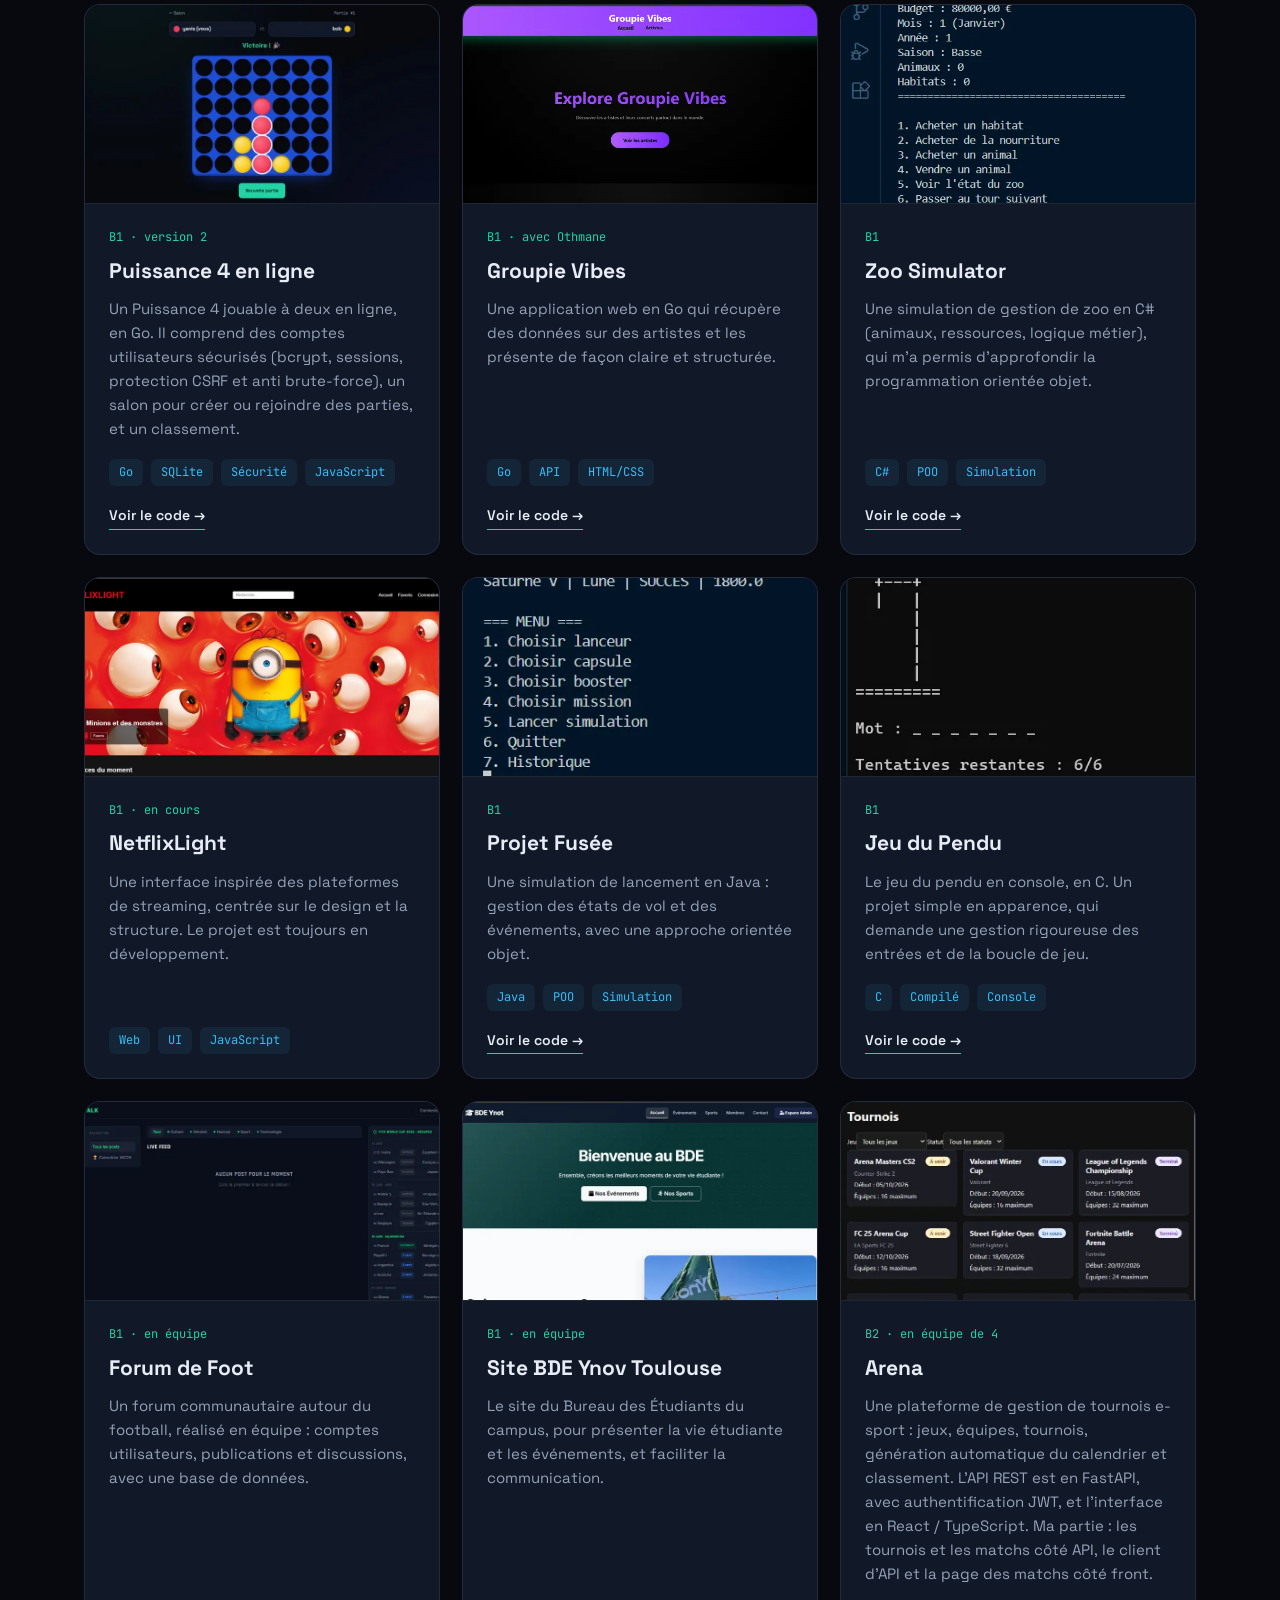
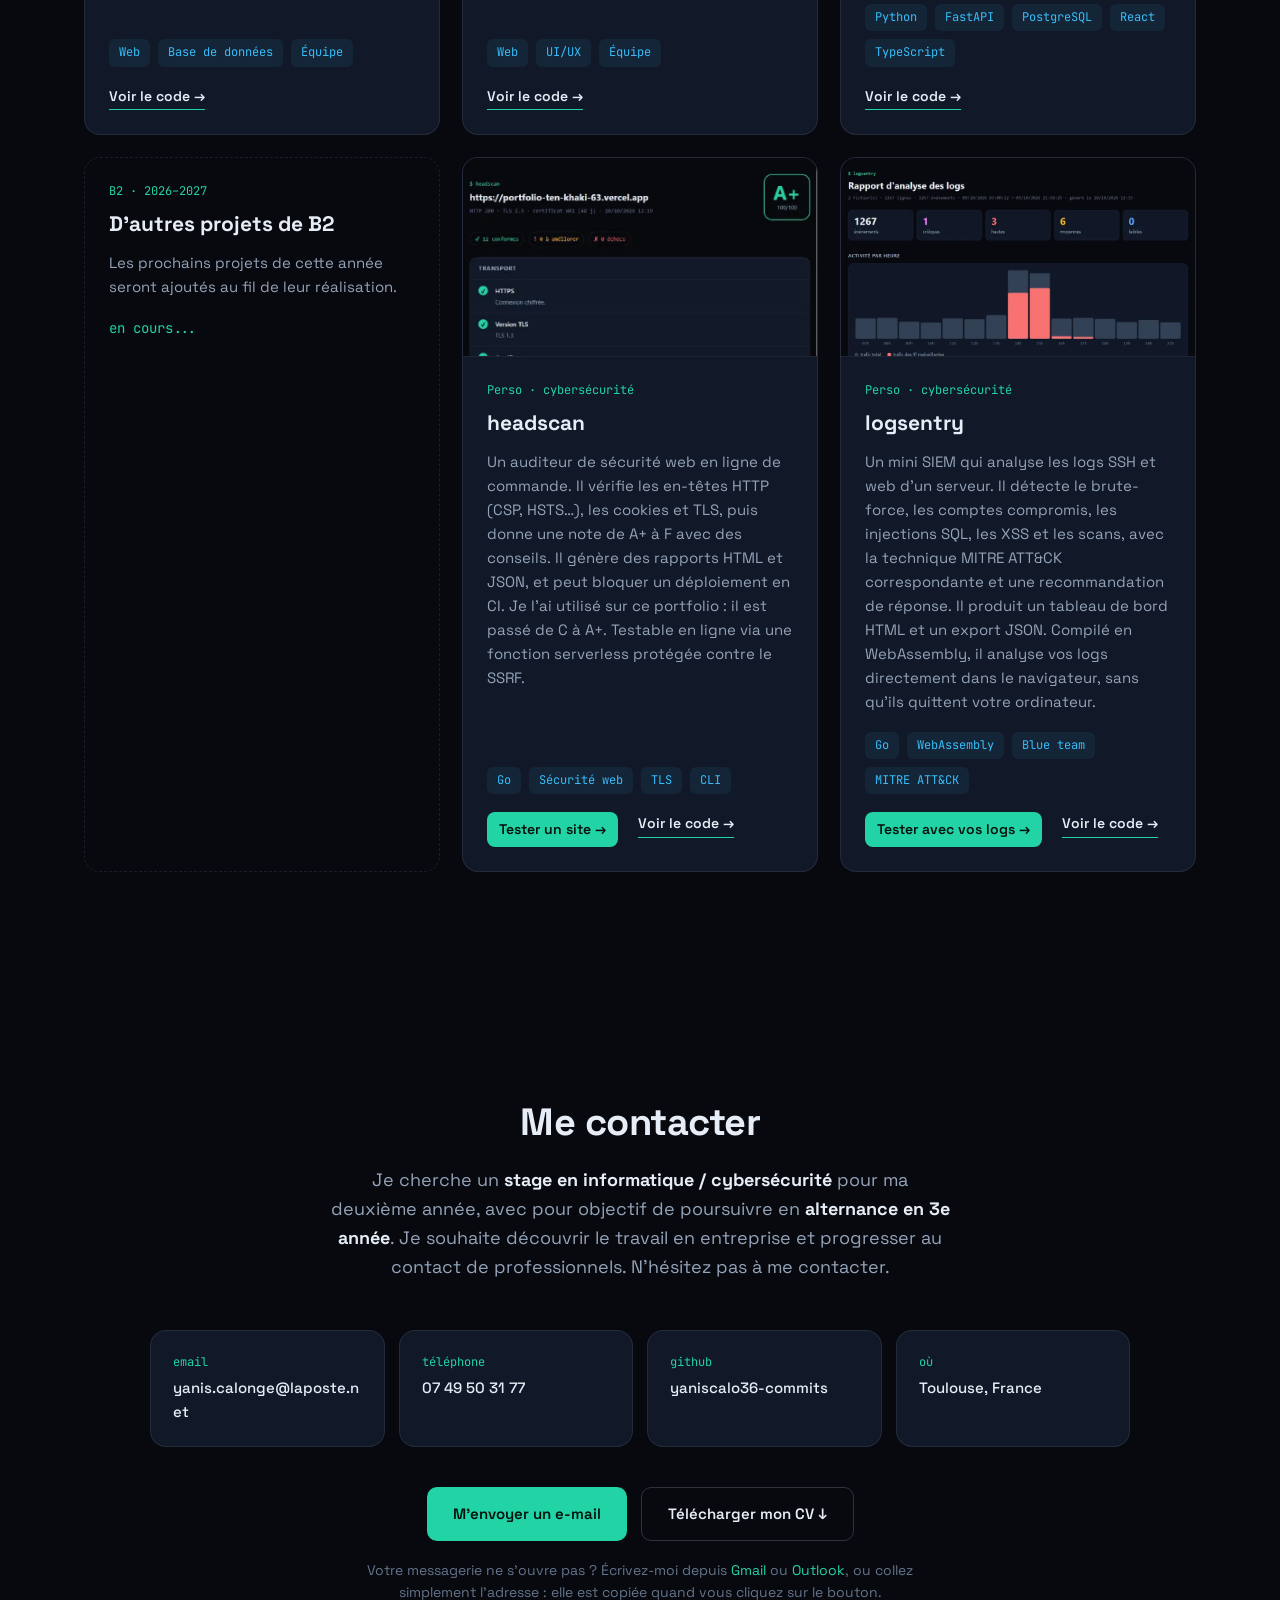
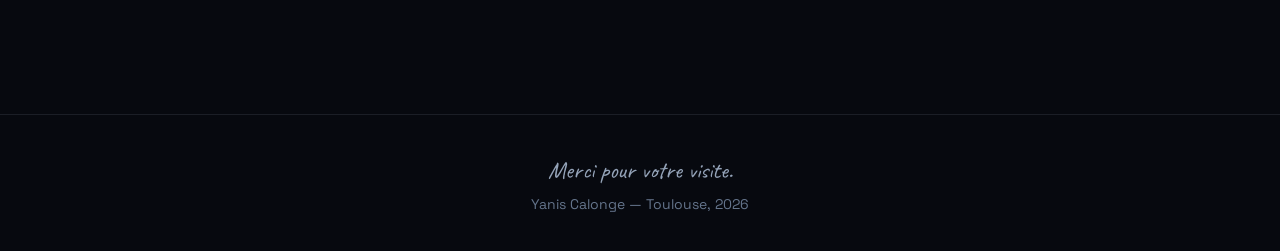
==== commit 0f8a0100: "Bouton e-mail fiable même sans messagerie installée - Au clic : l'adresse est copiée et un message l" ====
--- a/index.html
+++ b/index.html
@@ -422,7 +422,15 @@
         <a href="mailto:yanis.calonge@laposte.net" class="btn btn-primary">M'envoyer un e-mail</a>
         <a href="CV_Yanis_Calonge.pdf" download class="btn btn-ghost">Télécharger mon CV ↓</a>
       </div>
+      <p class="mail-alt">
+        Votre messagerie ne s'ouvre pas ? Écrivez-moi depuis
+        <a href="https://mail.google.com/mail/?view=cm&amp;fs=1&amp;to=yanis.calonge@laposte.net" target="_blank" rel="noopener">Gmail</a> ou
+        <a href="https://outlook.live.com/mail/0/deeplink/compose?to=yanis.calonge@laposte.net" target="_blank" rel="noopener">Outlook</a>,
+        ou collez simplement l'adresse : elle est copiée quand vous cliquez sur le bouton.
+      </p>
     </section>
+
+    <div class="toast" id="toast" role="status" aria-live="polite" hidden></div>
   </main>
 
   <footer class="footer">
--- a/style.css
+++ b/style.css
@@ -659,3 +659,31 @@
   html { scroll-behavior: auto; }
   .reveal { opacity: 1; transform: none; }
 }
+
+/* ===== E-MAIL ===== */
+.mail-alt {
+  max-width: 560px;
+  margin: 18px auto 0;
+  font-size: 14px;
+  color: var(--text-faint);
+}
+.mail-alt a { color: var(--accent); }
+
+.toast {
+  position: fixed;
+  left: 50%;
+  bottom: 24px;
+  z-index: 200;
+  max-width: calc(100% - 32px);
+  padding: 12px 20px;
+  border-radius: 10px;
+  border: 1px solid var(--accent);
+  background: var(--bg-2);
+  color: var(--text);
+  font-size: 15px;
+  box-shadow: 0 16px 40px -12px rgba(0, 0, 0, .8);
+  transform: translate(-50%, 20px);
+  opacity: 0;
+  transition: opacity .3s, transform .3s;
+}
+.toast.visible { opacity: 1; transform: translate(-50%, 0); }
